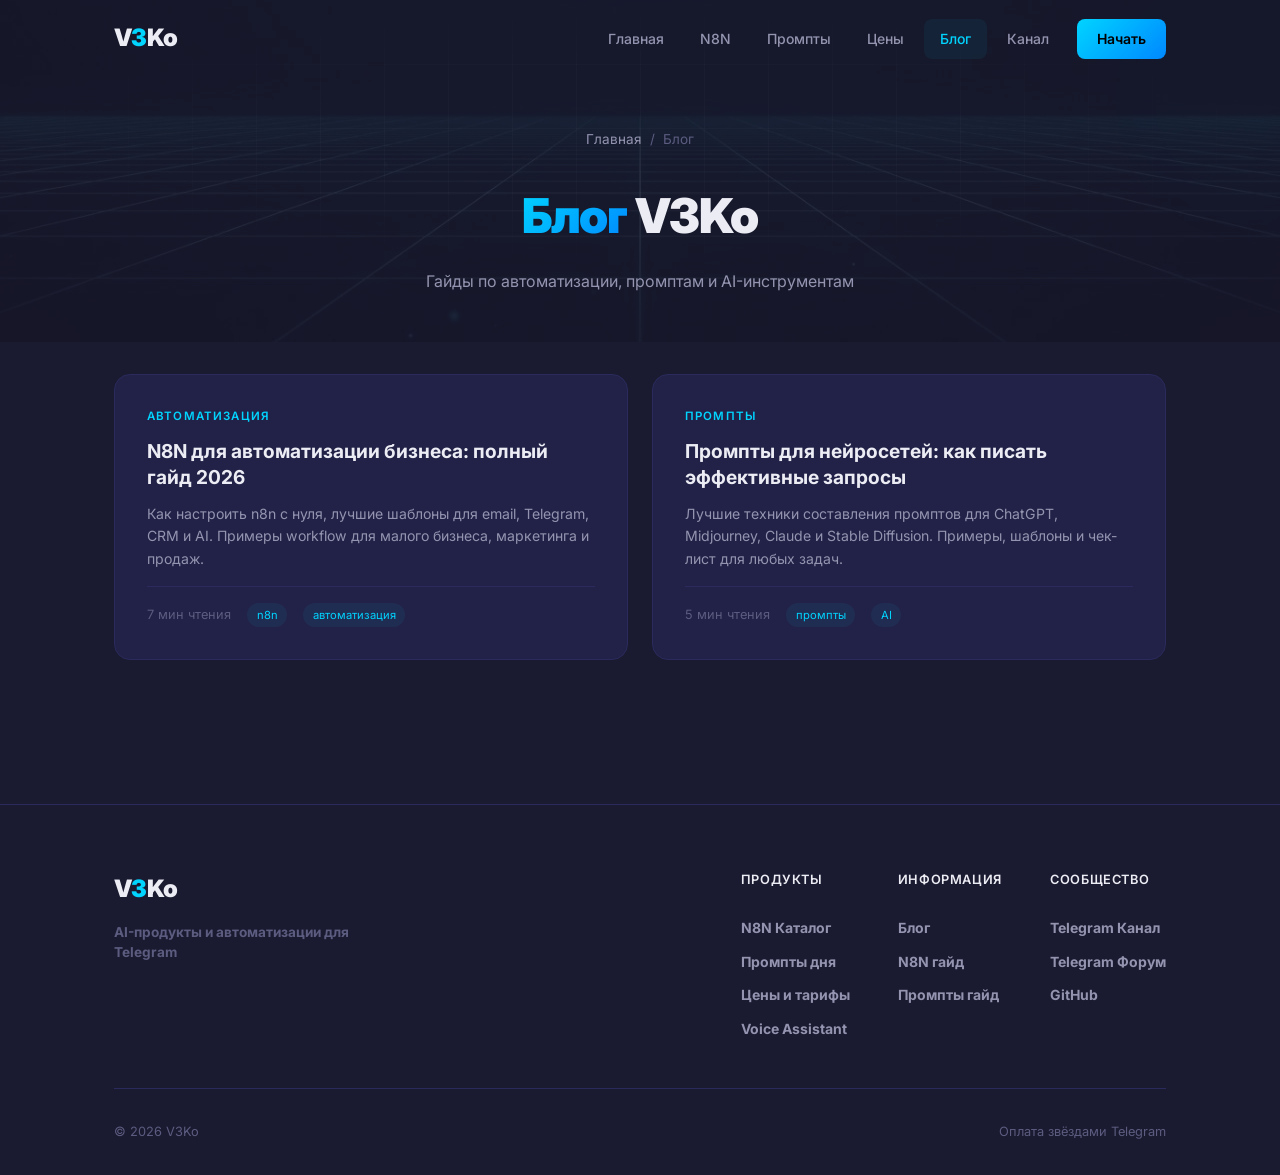
==== blog/index.html @ 5f736af6 "Add #7 bg-abstract as subtle hero background on all pages" ====
<!DOCTYPE html>
<html lang="ru">
<head>
  <meta charset="UTF-8">
  <meta name="viewport" content="width=device-width, initial-scale=1.0">
  <title>Блог V3Ko — статьи об AI, автоматизации и промптах</title>
  <meta name="description" content="Блог V3Ko: гайды по n8n автоматизации, искусственному интеллекту и эффективным промптам для нейросетей. Полезные статьи для бизнеса и творчества.">
  <meta name="keywords" content="блог, AI статьи, n8n гайд, промпты уроки, автоматизация бизнеса">
  <meta property="og:title" content="Блог V3Ko — AI, автоматизация, промпты">
  <meta property="og:description" content="Гайды по n8n, промптам и AI-инструментам для бизнеса и творчества.">
  <meta property="og:image" content="https://v3ko.ru/public/og-image.svg">
  <meta property="og:url" content="https://v3ko.ru/blog/">
  <meta property="og:type" content="blog">
  <link rel="canonical" href="https://v3ko.ru/blog/">
  <link rel="icon" type="image/svg+xml" href="../public/favicon.svg">
  <link rel="stylesheet" href="../css/style.css">
  <script type="application/ld+json">{
    "@context": "https://schema.org",
    "@type": "Blog",
    "name": "Блог V3Ko",
    "description": "Статьи об AI, автоматизации и промптах"
  }</script>
  <!-- Yandex.Metrika counter -->
  <script type="text/javascript">
  (function(m,e,t,r,i,k,a){m[i]=m[i]||function(){(m[i].a=m[i].a||[]).push(arguments)};
  m[i].l=1*new Date();k=e.createElement(t),a=e.getElementsByTagName(t)[0],k.async=1,k.src=r,a.parentNode.insertBefore(k,a)})
  (window,document,'script','https://mc.yandex.ru/metrika/tag.js?id=110451940','ym');
  ym(110451940,'init',{clickmap:true,trackLinks:true,accurateTrackBounce:true});
  </script>
  <noscript><div><img src="https://mc.yandex.ru/watch/110451940" style="position:absolute;left:-9999px" alt=""></div></noscript>
  <!-- /Yandex.Metrika counter -->
</head>
<body>

<nav class="navbar" id="navbar">
  <div class="nv">
    <a href="/" class="logo">V<span>3</span>Ko</a>
    <div class="nl">
      <a href="/">Главная</a>
      <a href="../n8n.html">N8N</a>
      <a href="../prompts.html">Промпты</a>
      <a href="../pricing.html">Цены</a>
      <a href="../blog/" class="active">Блог</a>
      <a href="https://t.me/ai_vmasterke">Канал</a>
      <a href="https://t.me/Rob46_bot" class="nav-cta">Начать</a>
    </div>
    <button class="nt" id="nt" aria-label="Меню"><span></span><span></span><span></span></button>
  </div>
</nav>

<section class="page-header">
  <div class="h-bg"><div class="h-bg-img"></div><div class="h-grid"></div><div class="h-orbs"><div class="orb orb-1" style="width:300px;height:300px;opacity:.15"></div></div></div>
  <div class="h-c">
    <div class="page-breadcrumb">
      <a href="/">Главная</a><span class="sep">/</span><span>Блог</span>
    </div>
    <h1><span class="gradient-text">Блог</span> V3Ko</h1>
    <p>Гайды по автоматизации, промптам и AI-инструментам</p>
  </div>
</section>

<section class="sec" style="padding-top:2rem">
  <div class="container">
    <div class="blog-grid">
      <div class="blog-card reveal">
        <div class="b-cat">Автоматизация</div>
        <h3><a href="n8n-avtomatizacia-biznesa.html">N8N для автоматизации бизнеса: полный гайд 2026</a></h3>
        <div class="b-excerpt">Как настроить n8n с нуля, лучшие шаблоны для email, Telegram, CRM и AI. Примеры workflow для малого бизнеса, маркетинга и продаж.</div>
        <div class="b-meta">
          <span>7 мин чтения</span>
          <span class="tag">n8n</span>
          <span class="tag">автоматизация</span>
        </div>
      </div>
      <div class="blog-card reveal">
        <div class="b-cat">Промпты</div>
        <h3><a href="prompty-dlya-neyrosetey.html">Промпты для нейросетей: как писать эффективные запросы</a></h3>
        <div class="b-excerpt">Лучшие техники составления промптов для ChatGPT, Midjourney, Claude и Stable Diffusion. Примеры, шаблоны и чек-лист для любых задач.</div>
        <div class="b-meta">
          <span>5 мин чтения</span>
          <span class="tag">промпты</span>
          <span class="tag">AI</span>
        </div>
      </div>
    </div>
  </div>
</section>

<footer class="ftr">
  <div class="container">
    <div class="ft">
      <div class="fb">
        <a href="/" class="fl">V<span style="color:var(--cyan)">3</span>Ko</a>
        <p class="fd2">AI-продукты и автоматизации для Telegram</p>
      </div>
      <div class="fl2">
        <div class="fc2">
          <h5>Продукты</h5>
          <a href="../n8n.html">N8N Каталог</a>
          <a href="../prompts.html">Промпты дня</a>
          <a href="../pricing.html">Цены и тарифы</a>
          <a href="https://t.me/VoiceV3k_bot">Voice Assistant</a>
        </div>
        <div class="fc2">
          <h5>Информация</h5>
          <a href="../blog/">Блог</a>
          <a href="n8n-avtomatizacia-biznesa.html">N8N гайд</a>
          <a href="prompty-dlya-neyrosetey.html">Промпты гайд</a>
        </div>
        <div class="fc2">
          <h5>Сообщество</h5>
          <a href="https://t.me/ai_vmasterke">Telegram Канал</a>
          <a href="https://t.me/vmasterke">Telegram Форум</a>
          <a href="https://github.com/manoliur">GitHub</a>
        </div>
      </div>
    </div>
    <div class="fb2">
      <span>© 2026 V3Ko</span>
      <span>Оплата звёздами Telegram</span>
    </div>
  </div>
</footer>

<script>
document.getElementById('nt').addEventListener('click', function(){
  document.querySelector('.nl').classList.toggle('active'); this.classList.toggle('active');
});
document.querySelectorAll('.nl a').forEach(l => l.addEventListener('click', () => {
  document.querySelector('.nl').classList.remove('active'); document.getElementById('nt').classList.remove('active');
}));
const rv = new IntersectionObserver(e => { e.forEach(e => { if (e.isIntersecting) { let t = parseInt(e.target.dataset.delay) || 0; e.target.style.transitionDelay = t * .15 + 's'; e.target.classList.add('revealed'); rv.unobserve(e.target); } }); }, { threshold: .1 });
document.querySelectorAll('.reveal').forEach(e => rv.observe(e));
window.addEventListener('scroll', () => { document.getElementById('navbar').classList.toggle('scrolled', window.pageYOffset > 50); });
</script>
</body>
</html>
---- css/style.css ----
/* =======================================
   V3Ko — Design System
   Цвета: #00d4ff (циан) + #0066ff (синий)
   Фон: #1a1a30 (тёмный)
   ======================================= */

@import url('https://fonts.googleapis.com/css2?family=Inter:wght@400;500;600;700;800;900&display=swap');

:root {
  --bg: #1a1a30;
  --bg2: #1e1e38;
  --card: #222248;
  --card-h: #262652;
  --border: #2a2a5c;
  --text: #ececf4;
  --text2: #9494b0;
  --text3: #5c5c80;
  --cyan: #00d4ff;
  --blue: #0066ff;
  --grad: linear-gradient(135deg, #00d4ff, #0088ff);
  --glow: rgba(0,212,255,0.1);
  --r-sm: 8px;
  --r: 12px;
  --r-lg: 16px;
  --r-xl: 24px;
  --t: .4s cubic-bezier(.22,1,.36,1);
}

* { margin: 0; padding: 0; box-sizing: border-box; }
html { scroll-behavior: smooth; }

body {
  font-family: 'Inter', -apple-system, BlinkMacSystemFont, 'Segoe UI', sans-serif;
  background: var(--bg);
  color: var(--text);
  line-height: 1.7;
  overflow-x: hidden;
  -webkit-font-smoothing: antialiased;
  -moz-osx-font-smoothing: grayscale;
  text-rendering: optimizeLegibility;
}

::selection { background: rgba(0,212,255,.25); color: #fff; }

.container { max-width: 1100px; margin: 0 auto; padding: 0 1.5rem; }
.gradient-text {
  background: var(--grad);
  -webkit-background-clip: text;
  -webkit-text-fill-color: transparent;
  background-clip: text;
}
a { color: var(--cyan); text-decoration: none; transition: color var(--t); }
a:hover { color: var(--cyan); }

/* ======= NAV ======= */
.navbar {
  position: fixed; top: 0; left: 0; right: 0; z-index: 1000;
  padding: 1.15rem 0;
  transition: background var(--t), padding var(--t), border-color var(--t);
}
.navbar.scrolled {
  background: rgba(15,15,28,.88);
  backdrop-filter: blur(24px);
  -webkit-backdrop-filter: blur(24px);
  border-bottom: 1px solid rgba(34,34,72,.5);
  padding: .55rem 0;
}
.nv {
  max-width: 1100px; margin: 0 auto; padding: 0 1.5rem;
  display: flex; align-items: center; justify-content: space-between;
}
.logo { font-size: 1.5rem; font-weight: 900; text-decoration: none; color: var(--text); letter-spacing: -.03em; }
.logo span { color: var(--cyan); }
.nl { display: flex; align-items: center; gap: .25rem; }
.nl a {
  padding: .5rem 1rem; color: var(--text2); text-decoration: none;
  font-size: .875rem; font-weight: 500; border-radius: var(--r-sm);
  transition: all var(--t);
}
.nl a:hover { color: var(--text); background: rgba(255,255,255,.04); }
.nl a.active { color: var(--cyan); background: rgba(0,212,255,.06); }
.nav-cta {
  background: var(--grad) !important; color: #000 !important;
  font-weight: 600 !important; margin-left: .5rem; padding: .5rem 1.25rem !important;
}
.nav-cta:hover {
  opacity: .9; transform: translateY(-1px);
  box-shadow: 0 4px 20px rgba(0,212,255,.3) !important;
}
.nt {
  display: none; flex-direction: column; gap: 5px;
  background: none; border: none; cursor: pointer; padding: .5rem;
}
.nt span { display: block; width: 22px; height: 2px; background: var(--text); border-radius: 2px; transition: all var(--t); }
.nt.active span:nth-child(1) { transform: rotate(45deg) translate(5px,5px); }
.nt.active span:nth-child(2) { opacity: 0; }
.nt.active span:nth-child(3) { transform: rotate(-45deg) translate(5px,-5px); }

/* ======= HERO ======= */
.hero {
  min-height: 100vh; display: flex; align-items: center; justify-content: center;
  padding: 8rem 1.5rem 4rem; position: relative; overflow: hidden;
}
.h-bg { position: absolute; inset: 0; overflow: hidden; }
.h-bg-img { position: absolute; inset: 0; background: url('../public/bg-abstract.jpg') center/cover no-repeat; opacity: 0.15; pointer-events: none; }
.h-grid {
  position: absolute; inset: 0;
  background-image:
    linear-gradient(rgba(255,255,255,.02) 1px, transparent 1px),
    linear-gradient(90deg, rgba(255,255,255,.02) 1px, transparent 1px);
  background-size: 64px 64px;
  mask-image: radial-gradient(ellipse 80% 60% at 50% 40%, #000 30%, transparent 70%);
  -webkit-mask-image: radial-gradient(ellipse 80% 60% at 50% 40%, #000 30%, transparent 70%);
}
.h-orbs { position: absolute; inset: 0; pointer-events: none; }
.orb {
  position: absolute; border-radius: 50%; filter: blur(100px);
  opacity: .25; animation: float 10s ease-in-out infinite;
}
.orb-1 {
  width: 500px; height: 500px;
  background: radial-gradient(circle, rgba(0,212,255,.12), transparent);
  top: -15%; right: -10%;
}
.orb-2 {
  width: 350px; height: 350px;
  background: radial-gradient(circle, rgba(0,102,255,.08), transparent);
  bottom: -10%; left: -8%; animation-delay: -5s;
}
@keyframes float {
  0%, 100% { transform: translate(0,0) scale(1); }
  33% { transform: translate(25px,-25px) scale(1.03); }
  66% { transform: translate(-15px,15px) scale(.97); }
}
.h-c { position: relative; z-index: 1; text-align: center; max-width: 800px; margin: 0 auto; }
.h-badge {
  display: inline-flex; align-items: center; gap: .5rem;
  padding: .4rem 1.1rem; background: rgba(0,212,255,.06);
  border: 1px solid rgba(0,212,255,.12); border-radius: 100px;
  font-size: .78rem; font-weight: 600; color: var(--cyan);
  margin-bottom: 2rem; letter-spacing: .02em;
}
.h-t {
  font-size: clamp(2.75rem, 6vw, 4.5rem); font-weight: 900;
  letter-spacing: -.04em; line-height: 1.05; margin-bottom: 1.5rem;
}
.h-s {
  font-size: clamp(1rem, 2vw, 1.2rem); color: var(--text2);
  margin-bottom: 2.5rem; max-width: 620px; margin-left: auto; margin-right: auto;
  line-height: 1.7;
}
.h-a { display: flex; gap: 1rem; justify-content: center; flex-wrap: wrap; margin-bottom: 4rem; }

/* ======= HERO ILLUSTRATION ======= */
.hero-illustration {
  position: absolute; inset: 0; display: flex; align-items: center;
  justify-content: center; pointer-events: none; z-index: 0;
}
.hero-illustration svg {
  width: 100%; height: 100%; max-width: 900px;
  opacity: .12; mix-blend-mode: screen;
}
.hero-illustration img {
  width: 100%; height: 100%; object-fit: cover;
  opacity: .65; display: block;
}

/* ======= ILLUSTRATION IMAGES ======= */
.illustration-wide {
  max-width: 100%; width: 100%; height: auto;
  border-radius: var(--r-lg); display: block;
  box-shadow: 0 8px 32px rgba(0,0,0,.3);
  opacity: 0; transform: translateY(16px);
  animation: illuFadeIn .8s cubic-bezier(.22,1,.36,1) forwards;
}
.illustration-contained {
  max-width: 500px; width: 100%; height: auto;
  border-radius: var(--r-lg); display: block;
  margin: 0 auto;
  box-shadow: 0 8px 32px rgba(0,0,0,.3);
  opacity: 0; transform: translateY(16px);
  animation: illuFadeIn .8s cubic-bezier(.22,1,.36,1) forwards;
}
@keyframes illuFadeIn {
  to { opacity: 1; transform: translateY(0); }
}

/* ======= BUTTONS ======= */
.btn {
  display: inline-flex; align-items: center; gap: .5rem;
  padding: .8rem 2rem; border-radius: var(--r-sm);
  font-size: .95rem; font-weight: 600; text-decoration: none;
  transition: all var(--t); border: none; cursor: pointer;
}
.btn-p {
  background: var(--grad); color: #000;
  box-shadow: 0 1px 0 rgba(255,255,255,.08) inset;
}
.btn-p:hover {
  transform: translateY(-2px);
  box-shadow: 0 8px 28px rgba(0,212,255,.25), 0 1px 0 rgba(255,255,255,.08) inset;
}
.btn-s {
  background: rgba(255,255,255,.04); color: var(--text);
  border: 1px solid var(--border);
}
.btn-s:hover {
  background: rgba(255,255,255,.07); border-color: rgba(255,255,255,.12);
  transform: translateY(-2px);
}
.btn-l { padding: 1rem 2.5rem; font-size: 1.05rem; }
.btn-sm { padding: .5rem 1.2rem; font-size: .82rem; }

/* ======= HERO STATS ======= */
.h-st { display: flex; justify-content: center; gap: 3rem; flex-wrap: wrap; }
.h-st-n {
  display: block; font-size: 2.5rem; font-weight: 900;
  background: var(--grad); -webkit-background-clip: text;
  -webkit-text-fill-color: transparent; letter-spacing: -.02em;
}
.h-st-l { display: block; font-size: .85rem; color: var(--text3); margin-top: .25rem; }
.h-st-p { position: absolute; top: -2px; right: -18px; font-size: 1.5rem; font-weight: 700; }
.hero-stat { position: relative; text-align: center; }

/* ======= SECTIONS ======= */
.sec { padding: 7rem 0; }
.sh { text-align: center; margin-bottom: 4.5rem; }
.sl {
  display: inline-block; padding: .25rem .8rem;
  background: rgba(0,212,255,.05); border: 1px solid rgba(0,212,255,.1);
  border-radius: 100px; font-size: .72rem; font-weight: 600;
  color: var(--cyan); text-transform: uppercase; letter-spacing: .1em;
  margin-bottom: 1.5rem;
}
.st {
  font-size: clamp(1.8rem, 4vw, 3rem); font-weight: 800;
  letter-spacing: -.03em; line-height: 1.15; margin-bottom: 1rem;
}
.sd {
  font-size: 1.05rem; color: var(--text2);
  max-width: 580px; margin: 0 auto; line-height: 1.7;
}

/* ======= STATS BAR ======= */
.sb {
  padding: 3rem 0; border-top: 1px solid var(--border);
  border-bottom: 1px solid var(--border); background: var(--bg2);
}
.sg { display: flex; justify-content: space-between; align-items: center; gap: 1rem; }
.si { text-align: center; flex: 1; }
.sn { display: block; font-size: 2rem; font-weight: 900; letter-spacing: -.02em; }
.sd2 { display: block; font-size: .85rem; color: var(--text2); margin-top: .25rem; }
.sdv { width: 1px; height: 48px; background: var(--border); }

/* ======= N8N CATALOG ======= */
.nav-tabs {
  display: flex; gap: .5rem; flex-wrap: wrap;
  justify-content: center; margin-bottom: 2.5rem;
}
.nav-tabs button {
  padding: .5rem 1.2rem; background: var(--card); border: 1px solid var(--border);
  border-radius: 100px; color: var(--text2); font-size: .85rem;
  cursor: pointer; transition: all var(--t); font-weight: 500; font-family: inherit;
}
.nav-tabs button:hover { border-color: var(--cyan); color: var(--cyan); }
.nav-tabs button.active {
  background: var(--grad); color: #000; border-color: transparent; font-weight: 600;
}
.cat-grid {
  display: grid; grid-template-columns: repeat(auto-fill, minmax(220px, 1fr));
  gap: .8rem; 
}
.cat-chip {
  padding: .6rem 1rem; background: var(--card); border: 1px solid var(--border);
  border-radius: var(--r); font-size: .85rem; color: var(--text2);
  transition: all var(--t); display: flex; justify-content: space-between; align-items: center;
}
.cat-chip .count { font-size: .75rem; color: var(--cyan); font-weight: 600; }
.cat-chip:hover { border-color: var(--cyan); background: var(--card-h); color: var(--text); }

/* ======= EXAMPLES ======= */
.ex-grid {
  display: grid; grid-template-columns: repeat(auto-fill, minmax(260px, 1fr));
  gap: 1rem; margin-top: 1rem;
}
.ex-card {
  background: var(--card); border: 1px solid var(--border);
  border-radius: var(--r-lg); padding: 1.5rem; transition: all var(--t);
}
.ex-card:hover {
  border-color: rgba(0,212,255,.2); transform: translateY(-3px);
  box-shadow: 0 12px 40px rgba(0,0,0,.25);
}
.ex-card h4 { font-size: .95rem; font-weight: 600; margin-bottom: .3rem; }
.ex-card p { font-size: .82rem; color: var(--text2); line-height: 1.5; }
.ex-card .use {
  font-size: .75rem; color: var(--cyan); margin-top: .5rem;
  border-top: 1px solid var(--border); padding-top: .5rem;
}

/* ======= PROMPTS ======= */
.p-grid {
  display: grid; grid-template-columns: repeat(auto-fill, minmax(280px, 1fr));
  gap: 1rem;
}
.p-card {
  background: var(--card); border: 1px solid var(--border);
  border-radius: var(--r); padding: 1.2rem; transition: all var(--t); position: relative;
}
.p-card:hover { border-color: var(--cyan); box-shadow: 0 8px 30px rgba(0,0,0,.2); }
.p-card .cat {
  display: inline-block; padding: .15rem .5rem;
  background: rgba(0,212,255,.08); border-radius: 6px;
  font-size: .7rem; color: var(--cyan); margin-bottom: .4rem; font-weight: 600;
}
.p-card strong { font-size: .85rem; display: block; margin-bottom: .3rem; }
.p-card code {
  display: block; background: var(--bg); padding: .6rem; border-radius: var(--r-sm);
  font-size: .78rem; color: var(--text2); margin-top: .3rem; word-break: break-all;
  line-height: 1.4; max-height: 60px; overflow: hidden; position: relative;
}
.p-card .lock {
  position: absolute; inset: 0; background: rgba(15,15,28,.7);
  backdrop-filter: blur(4px); display: flex; align-items: center; justify-content: center;
  border-radius: var(--r); opacity: 0; pointer-events: none; transition: all var(--t);
}
.p-card.premium .lock { opacity: 1; pointer-events: all; }
.lock-inner { text-align: center; }
.lock-inner p { font-size: .85rem; color: var(--text2); margin-bottom: .8rem; }
.lock-inner a {
  padding: .5rem 1.5rem; background: var(--grad); border-radius: var(--r-sm);
  color: #000; font-weight: 600; font-size: .85rem;
}

/* ======= PRODUCT CARDS ======= */
.prod-grid {
  display: grid; grid-template-columns: repeat(auto-fill, minmax(260px, 1fr));
  gap: 1rem;
}
.prod-card {
  background: linear-gradient(135deg, var(--card), var(--bg2));
  border: 1px solid var(--border); border-radius: var(--r-lg);
  padding: 2rem; transition: all var(--t); text-align: center;
}
.prod-card:hover {
  border-color: var(--cyan); transform: translateY(-3px);
  box-shadow: 0 12px 40px rgba(0,0,0,.25);
}
.prod-card .icon-lg { font-size: 3rem; margin-bottom: 1rem; display: block; }
.prod-card .icon-svg { margin-bottom: 1rem; display: flex; justify-content: center; }
.prod-card h3 { font-size: 1.3rem; font-weight: 700; margin-bottom: .5rem; }
.prod-card p { font-size: .88rem; color: var(--text2); line-height: 1.6; margin-bottom: 1.2rem; }
.prod-card .price {
  font-size: 1.1rem; font-weight: 800; color: var(--cyan); margin-bottom: .5rem;
}
.prod-card .price-sub {
  font-size: .78rem; color: var(--text3); margin-bottom: 1rem;
}

/* ======= FEATURES ======= */
.fg {
  display: grid; grid-template-columns: repeat(4, 1fr);
  gap: 1.5rem;
}
.fc {
  background: var(--card); border: 1px solid var(--border);
  border-radius: var(--r-lg); padding: 2rem; transition: all var(--t);
}
.fc:hover {
  border-color: rgba(0,212,255,.15); transform: translateY(-3px);
  box-shadow: 0 12px 40px rgba(0,0,0,.2);
}
.fiv {
  display: flex; align-items: center; justify-content: center;
  width: 44px; height: 44px; border-radius: var(--r); margin-bottom: 1rem;
}
.fic-cyan { background: rgba(0,212,255,.08); color: var(--cyan); }
.fic-gold { background: rgba(255,215,0,.08); color: #ffd700; }
.fic-blue { background: rgba(0,102,255,.08); color: var(--cyan); }
.fic-purp { background: rgba(200,130,255,.08); color: #c882ff; }
.ft { font-size: 1rem; font-weight: 700; margin-bottom: .4rem; }
.fd { font-size: .85rem; color: var(--text2); line-height: 1.6; }

/* ======= CTA ======= */
.cta-sec { padding: 5rem 0; }
.cta-c {
  position: relative;
  background: linear-gradient(135deg, rgba(0,212,255,.04), rgba(0,102,255,.04));
  border: 1px solid rgba(0,212,255,.15); border-radius: var(--r-xl);
  padding: 4rem; text-align: center; overflow: hidden;
}
.cta-g {
  position: absolute; top: 50%; left: 50%; width: 600px; height: 600px;
  background: radial-gradient(circle, rgba(0,212,255,.05), transparent 70%);
  transform: translate(-50%,-50%); pointer-events: none;
}
.cta-z { position: relative; z-index: 1; }
.cta-t { font-size: clamp(1.5rem, 3vw, 2.2rem); font-weight: 800; margin-bottom: 1rem; }
.cta-d {
  font-size: 1rem; color: var(--text2); max-width: 550px;
  margin: 0 auto 1.5rem; line-height: 1.6;
}
.cta-pr {
  display: flex; justify-content: center; align-items: center;
  gap: .75rem; flex-wrap: wrap; font-size: .9rem; color: #ffd700; margin-bottom: 2rem;
}
.cta-dot { color: var(--text3); }
.cta-ac { display: flex; gap: 1rem; justify-content: center; flex-wrap: wrap; }

/* ======= FAQ ======= */
.fq-l { max-width: 700px; margin: 0 auto; display: flex; flex-direction: column; gap: .75rem; }
.fq-i {
  background: var(--card); border: 1px solid var(--border);
  border-radius: var(--r); overflow: hidden; transition: all var(--t);
}
.fq-i[open] { border-color: rgba(0,212,255,.18); box-shadow: 0 4px 20px rgba(0,0,0,.15); }
.fq-i summary {
  display: flex; align-items: center; justify-content: space-between;
  padding: 1.2rem 1.5rem; cursor: pointer; list-style: none; user-select: none;
}
.fq-i summary::-webkit-details-marker { display: none; }
.fq-q { font-size: .92rem; font-weight: 600; color: var(--text); line-height: 1.4; }
.fq-c { color: var(--text3); transition: transform var(--t); flex-shrink: 0; }
.fq-i[open] .fq-c { transform: rotate(180deg); color: var(--cyan); }
.fq-a { padding: 0 1.5rem 1.2rem; font-size: .88rem; color: var(--text2); line-height: 1.7; }
.fq-a a { color: var(--cyan); font-weight: 500; }

/* ======= FOOTER ======= */
.ftr { border-top: 1px solid var(--border); padding: 4rem 0 2rem; margin-top: 2rem; }
.ft { display: flex; justify-content: space-between; gap: 3rem; flex-wrap: wrap; margin-bottom: 3rem; }
.fb { max-width: 260px; }
.fl { font-size: 1.5rem; font-weight: 900; text-decoration: none; color: var(--text); letter-spacing: -.03em; }
.fd2 { font-size: .85rem; color: var(--text3); margin-top: .75rem; line-height: 1.5; }
.fl2 { display: flex; gap: 3rem; }
.fc2 { display: flex; flex-direction: column; gap: .6rem; }
.fc2 h5 {
  font-size: .8rem; font-weight: 600; color: var(--text);
  text-transform: uppercase; letter-spacing: .05em; margin-bottom: 1rem;
}
.fc2 a { font-size: .875rem; color: var(--text2); text-decoration: none; transition: color var(--t); }
.fc2 a:hover { color: var(--cyan); }
.fb2 {
  display: flex; justify-content: space-between; align-items: center;
  flex-wrap: wrap; gap: 1rem; padding-top: 2rem;
  border-top: 1px solid var(--border); font-size: .8rem; color: var(--text3);
}

/* ======= N8N INTRO ======= */
.n8n-intro {
  background: var(--card); border: 1px solid var(--border);
  border-radius: var(--r-xl); padding: 2.5rem; margin-bottom: 2.5rem;
}
.n8n-intro h3 { font-size: 1.3rem; font-weight: 700; margin-bottom: .8rem; }
.n8n-intro p { color: var(--text2); font-size: .92rem; line-height: 1.7; margin-bottom: 1rem; }
.n8n-use-cases { display: grid; grid-template-columns: repeat(auto-fill, minmax(180px, 1fr)); gap: .6rem; }
.n8n-use-cases .uc {
  display: flex; align-items: center; gap: .5rem; padding: .5rem .8rem;
  background: rgba(0,212,255,.04); border: 1px solid rgba(0,212,255,.08);
  border-radius: var(--r-sm); font-size: .82rem; color: var(--text2);
  transition: all var(--t);
}
.n8n-use-cases .uc:hover { background: rgba(0,212,255,.07); color: var(--text); border-color: rgba(0,212,255,.15); }

/* ======= SEARCH ======= */
.search-box { display: flex; gap: .5rem; margin: 1.5rem 0; flex-wrap: wrap; }
.search-box input {
  flex: 1; min-width: 200px; padding: .75rem 1.1rem;
  background: var(--card); border: 1px solid var(--border);
  border-radius: var(--r); color: var(--text); font-size: .9rem;
  outline: none; transition: border-color var(--t), box-shadow var(--t);
  font-family: inherit;
}
.search-box input:focus { border-color: var(--cyan); box-shadow: 0 0 0 3px rgba(0,212,255,.08); }
.search-box input::placeholder { color: var(--text3); }

/* ======= ANIMATIONS ======= */
.reveal {
  opacity: 0; transform: translateY(24px);
  transition: opacity .7s cubic-bezier(.22,1,.36,1), transform .7s cubic-bezier(.22,1,.36,1);
}
.revealed { opacity: 1; transform: translateY(0); }
@keyframes fadeUp {
  from { opacity: 0; transform: translateY(20px); }
  to { opacity: 1; transform: translateY(0); }
}

/* ======= PAYWALL ======= */
.example-lock { position: relative; }
.example-lock .blur { filter: blur(8px); pointer-events: none; user-select: none; }
.example-lock .paywall {
  position: absolute; inset: 0; display: flex; align-items: center; justify-content: center;
  background: rgba(15,15,28,.55); backdrop-filter: blur(4px); border-radius: var(--r-lg);
}
.paywall-inner { text-align: center; }
.paywall-inner p { font-size: .85rem; color: var(--text2); margin-bottom: .6rem; }
.paywall-inner a {
  padding: .5rem 1.5rem; background: var(--grad);
  border-radius: var(--r-sm); color: #000; font-weight: 600; font-size: .82rem;
  display: inline-block;
}

/* ======= PAGE HEADER ======= */
.page-header {
  padding: 8rem 0 3rem; position: relative; overflow: hidden;
  text-align: center;
}
.page-header .h-bg { position: absolute; inset: 0; }
.page-header .h-c { position: relative; z-index: 1; }
.page-header h1 { font-size: clamp(2rem, 4vw, 3rem); font-weight: 900; letter-spacing: -.03em; margin-bottom: .75rem; }
.page-header p { font-size: 1rem; color: var(--text2); max-width: 550px; margin: 0 auto; line-height: 1.6; }
.page-breadcrumb {
  display: flex; justify-content: center; gap: .5rem;
  font-size: .85rem; color: var(--text3); margin-bottom: 1.5rem;
}
.page-breadcrumb a { color: var(--text2); }
.page-breadcrumb a:hover { color: var(--cyan); }
.page-breadcrumb .sep { color: var(--text3); }

/* ======= PRICING ======= */
.pricing-grid {
  display: grid; grid-template-columns: repeat(3, 1fr);
  gap: 1.5rem; margin-top: 2rem;
}
.pricing-card {
  background: var(--card); border: 1px solid var(--border);
  border-radius: var(--r-xl); padding: 2.5rem;
  transition: all var(--t); position: relative;
}
.pricing-card:hover {
  border-color: var(--cyan); transform: translateY(-4px);
  box-shadow: 0 16px 48px rgba(0,0,0,.3);
}
.pricing-card.featured {
  border-color: var(--cyan); border-width: 2px;
  background: linear-gradient(135deg, var(--card), rgba(0,212,255,.03));
}
.pricing-card.featured::before {
  content: '🔥 Лучший выбор'; position: absolute; top: -12px; left: 50%;
  transform: translateX(-50%); background: var(--grad); color: #000;
  font-size: .75rem; font-weight: 700; padding: .3rem 1rem;
  border-radius: 100px; white-space: nowrap;
}
.pricing-card .p-name { font-size: 1.2rem; font-weight: 700; margin-bottom: .5rem; }
.pricing-card .p-price { font-size: 2.5rem; font-weight: 900; color: var(--cyan); margin-bottom: .25rem; }
.pricing-card .p-price span { font-size: 1rem; color: var(--text3); font-weight: 600; }
.pricing-card .p-desc { font-size: .88rem; color: var(--text2); margin-bottom: 1.5rem; }
.pricing-card .p-features { list-style: none; margin-bottom: 2rem; }
.pricing-card .p-features li {
  display: flex; align-items: center; gap: .6rem;
  padding: .5rem 0; font-size: .85rem; color: var(--text);
  border-bottom: 1px solid var(--border);
}
.pricing-card .p-features li:last-child { border-bottom: none; }
.pricing-card .p-features li .check { color: var(--cyan); font-weight: 700; }
.pricing-card .p-features li .cross { color: var(--text3); }
.pricing-card .btn { width: 100%; justify-content: center; }

/* ======= BLOG ======= */
.blog-grid {
  display: grid; grid-template-columns: repeat(auto-fill, minmax(340px, 1fr));
  gap: 1.5rem;
}
.blog-card {
  background: var(--card); border: 1px solid var(--border);
  border-radius: var(--r-lg); padding: 2rem;
  transition: all var(--t); display: flex; flex-direction: column;
}
.blog-card:hover {
  border-color: var(--cyan); transform: translateY(-3px);
  box-shadow: 0 12px 40px rgba(0,0,0,.25);
}
.blog-card .b-cat {
  font-size: .72rem; font-weight: 600; color: var(--cyan);
  text-transform: uppercase; letter-spacing: .1em; margin-bottom: .75rem;
}
.blog-card h3 { font-size: 1.2rem; font-weight: 700; margin-bottom: .75rem; line-height: 1.35; }
.blog-card h3 a { color: var(--text); transition: color var(--t); }
.blog-card h3 a:hover { color: var(--cyan); }
.blog-card .b-excerpt { font-size: .88rem; color: var(--text2); line-height: 1.6; margin-bottom: 1rem; flex: 1; }
.blog-card .b-meta {
  font-size: .8rem; color: var(--text3);
  display: flex; align-items: center; gap: 1rem; padding-top: 1rem;
  border-top: 1px solid var(--border);
}
.blog-card .b-meta .tag {
  padding: .15rem .6rem; background: rgba(0,212,255,.06);
  border-radius: 100px; font-size: .7rem; color: var(--cyan);
}

/* ======= ARTICLE ======= */
.article {
  padding: 8rem 0 4rem;
}
.article-content {
  max-width: 720px; margin: 0 auto;
}
.article-header { margin-bottom: 3rem; text-align: center; }
.article-header h1 { font-size: clamp(1.8rem, 4vw, 2.8rem); font-weight: 900; letter-spacing: -.03em; margin-bottom: 1rem; line-height: 1.15; }
.article-header .meta { font-size: .85rem; color: var(--text3); display: flex; justify-content: center; gap: 1rem; flex-wrap: wrap; }
.article-header .meta .tag { padding: .15rem .6rem; background: rgba(0,212,255,.06); border-radius: 100px; font-size: .7rem; color: var(--cyan); }
.article-body { font-size: 1rem; color: var(--text); line-height: 1.8; }
.article-body h2 { font-size: 1.6rem; font-weight: 700; margin: 2.5rem 0 1rem; letter-spacing: -.02em; }
.article-body h3 { font-size: 1.2rem; font-weight: 600; margin: 2rem 0 .75rem; }
.article-body p { margin-bottom: 1.2rem; }
.article-body ul, .article-body ol { margin: 0 0 1.2rem 1.5rem; }
.article-body li { margin-bottom: .5rem; }
.article-body strong { color: var(--cyan); }
.article-body .art-cta {
  background: linear-gradient(135deg, rgba(0,212,255,.04), rgba(0,102,255,.04));
  border: 1px solid rgba(0,212,255,.15); border-radius: var(--r-lg);
  padding: 1.5rem 2rem; margin: 2rem 0; text-align: center;
}
.article-body .art-cta p { margin-bottom: .75rem; font-size: .92rem; color: var(--text2); }
.article-body blockquote {
  border-left: 3px solid var(--cyan); padding: .75rem 1.25rem;
  margin: 1.5rem 0; background: rgba(0,212,255,.03);
  border-radius: 0 var(--r-sm) var(--r-sm) 0;
  font-style: italic; color: var(--text2);
}

/* ======= SVG SECTIONS ======= */
.svg-section {
  display: flex; align-items: center; gap: 3rem;
  padding: 3rem 0;
}
.svg-section.reverse { flex-direction: row-reverse; }
.svg-section .svg-content { flex: 1; }
.svg-section .svg-visual { flex: 1; display: flex; justify-content: center; }
.svg-section .svg-visual svg { max-width: 100%; height: auto; }
.svg-section h3 { font-size: 1.3rem; font-weight: 700; margin-bottom: .75rem; }
.svg-section p { font-size: .92rem; color: var(--text2); line-height: 1.7; margin-bottom: 1rem; }

/* ======= PAGE FOOTER NAV ======= */
.page-nav {
  display: flex; justify-content: space-between; gap: 1rem;
  margin: 3rem 0 0; padding-top: 2rem; border-top: 1px solid var(--border);
}
.page-nav a { font-size: .9rem; font-weight: 500; }

/* ======= RESPONSIVE ======= */
@media (max-width: 1024px) {
  .fg { grid-template-columns: repeat(2, 1fr); }
  .pricing-grid { grid-template-columns: 1fr 1fr; }
  .sg { flex-wrap: wrap; gap: 2rem; }
  .sdv { display: none; }
  .si { min-width: 120px; }
  .svg-section { flex-direction: column !important; gap: 2rem; }
}

@media (max-width: 768px) {
  .nl {
    position: fixed; top: 0; left: 0; right: 0; bottom: 0;
    background: rgba(15,15,28,.98); backdrop-filter: blur(24px);
    flex-direction: column; justify-content: center; gap: .5rem;
    transform: translateY(-100%); opacity: 0;
    transition: all var(--t); pointer-events: none;
  }
  .nl.active { transform: translateY(0); opacity: 1; pointer-events: all; }
  .nl a { font-size: 1.2rem; padding: .75rem 2rem; }
  .nl .nav-cta { margin-left: 0; margin-top: .5rem; }
  .nt { display: flex; z-index: 1001; }
  .hero { padding: 6rem 1.5rem 3rem; min-height: auto; }
  .h-st { gap: 2rem; }
  .h-st-n { font-size: 2rem; }
  .sec { padding: 5rem 0; }
  .cat-grid { grid-template-columns: 1fr 1fr; }
  .fg { grid-template-columns: 1fr; }
  .pricing-grid { grid-template-columns: 1fr; }
  .sg { flex-direction: column; gap: 1.5rem; }
  .cta-c { padding: 2rem 1.5rem; }
  .cta-pr { flex-direction: column; gap: .25rem; }
  .cta-dot { display: none; }
  .ft { flex-direction: column; gap: 2rem; }
  .fl2 { gap: 2rem; }
  .fb2 { flex-direction: column; text-align: center; }
  .p-grid { grid-template-columns: 1fr; }
  .n8n-use-cases { grid-template-columns: 1fr 1fr; }
  .prod-grid { grid-template-columns: 1fr; }
  .blog-grid { grid-template-columns: 1fr; }
}

@media (max-width: 480px) {
  .h-t { font-size: 2rem; }
  .h-a, .cta-ac { flex-direction: column; align-items: center; }
  .btn { width: 100%; justify-content: center; }
  .btn-l { padding: .85rem 1.5rem; }
  .sn { font-size: 1.5rem; }
  .st { font-size: 1.5rem; }
  .cta-sec { padding: 2rem 0; }
  .cat-grid { grid-template-columns: 1fr; }
  .n8n-use-cases { grid-template-columns: 1fr; }
  .prod-card .icon-lg { font-size: 2.5rem; }
}
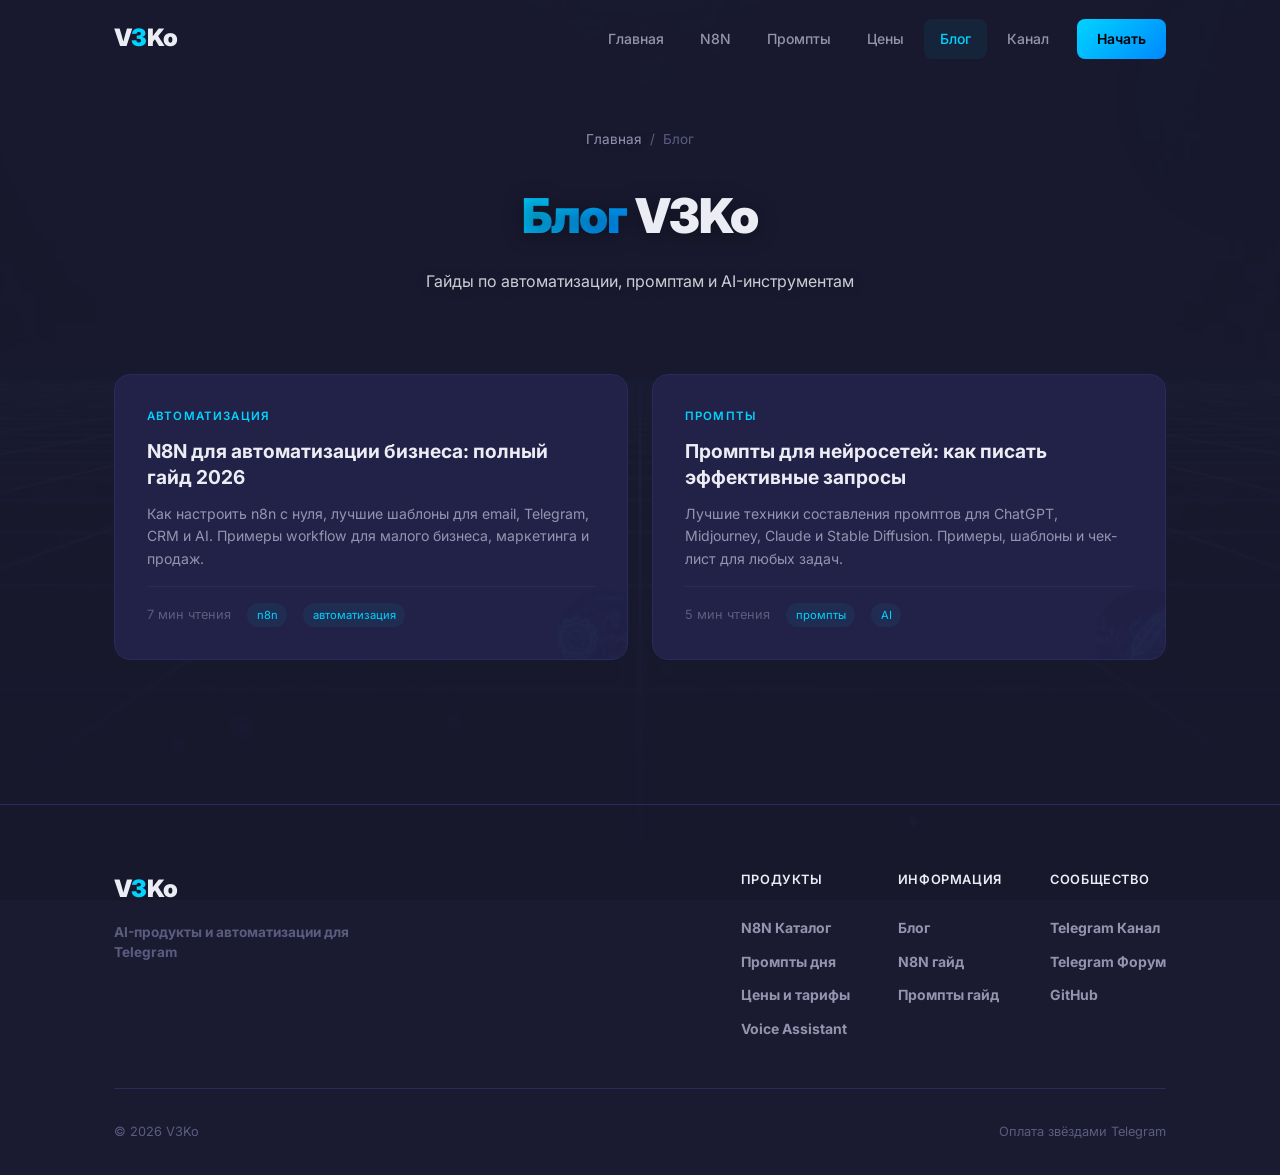
==== commit 793edc57: "Full redesign: integrated AI illustrations - hero-main.jpg as full hero background with gradient ove" ====
--- a/blog/index.html
+++ b/blog/index.html
@@ -62,7 +62,7 @@
 <section class="sec" style="padding-top:2rem">
   <div class="container">
     <div class="blog-grid">
-      <div class="blog-card reveal">
+      <div class="blog-card reveal" style="--blog-img:url('../public/blog-n8n.jpg')">
         <div class="b-cat">Автоматизация</div>
         <h3><a href="n8n-avtomatizacia-biznesa.html">N8N для автоматизации бизнеса: полный гайд 2026</a></h3>
         <div class="b-excerpt">Как настроить n8n с нуля, лучшие шаблоны для email, Telegram, CRM и AI. Примеры workflow для малого бизнеса, маркетинга и продаж.</div>
@@ -72,7 +72,7 @@
           <span class="tag">автоматизация</span>
         </div>
       </div>
-      <div class="blog-card reveal">
+      <div class="blog-card reveal" style="--blog-img:url('../public/blog-prompts.jpg')">
         <div class="b-cat">Промпты</div>
         <h3><a href="prompty-dlya-neyrosetey.html">Промпты для нейросетей: как писать эффективные запросы</a></h3>
         <div class="b-excerpt">Лучшие техники составления промптов для ChatGPT, Midjourney, Claude и Stable Diffusion. Примеры, шаблоны и чек-лист для любых задач.</div>
--- a/css/style.css
+++ b/css/style.css
@@ -1,5 +1,5 @@
 /* =======================================
-   V3Ko — Design System
+   V3Ko — Design System v2 (AI Image Integration)
    Цвета: #00d4ff (циан) + #0066ff (синий)
    Фон: #1a1a30 (тёмный)
    ======================================= */
@@ -38,6 +38,24 @@
   -webkit-font-smoothing: antialiased;
   -moz-osx-font-smoothing: grayscale;
   text-rendering: optimizeLegibility;
+  position: relative;
+}
+
+/* ======= BG-ABSTRACT — тонкая текстура на всех страницах ======= */
+body::before {
+  content: '';
+  position: fixed;
+  inset: 0;
+  background: url('../public/bg-abstract.jpg') center/cover no-repeat fixed;
+  opacity: 0.06;
+  pointer-events: none;
+  z-index: 0;
+}
+
+/* Всё содержимое поверх bg-abstract */
+.navbar, .hero, .sec, .sb, .cta-sec, .ftr, .page-header, .article, .pricing-grid {
+  position: relative;
+  z-index: 1;
 }
 
 ::selection { background: rgba(0,212,255,.25); color: #fff; }
@@ -96,23 +114,35 @@
 .nt.active span:nth-child(2) { opacity: 0; }
 .nt.active span:nth-child(3) { transform: rotate(-45deg) translate(5px,-5px); }
 
-/* ======= HERO ======= */
+/* ======= HERO с фоном hero-main.jpg ======= */
 .hero {
   min-height: 100vh; display: flex; align-items: center; justify-content: center;
   padding: 8rem 1.5rem 4rem; position: relative; overflow: hidden;
 }
-.h-bg { position: absolute; inset: 0; overflow: hidden; }
-.h-bg-img { position: absolute; inset: 0; background: url('../public/bg-abstract.jpg') center/cover no-repeat; opacity: 0.15; pointer-events: none; }
-.h-grid {
+.hero-bg-image {
+  position: absolute; inset: 0;
+  background: url('../public/hero-main.jpg') center/cover no-repeat;
+  filter: brightness(.55) saturate(1.2);
+  transform: scale(1.05);
+  transition: transform .1s linear;
+  will-change: transform;
+}
+.hero-bg-overlay {
+  position: absolute; inset: 0;
+  background:
+    linear-gradient(180deg, rgba(26,26,48,.5) 0%, rgba(26,26,48,.7) 40%, var(--bg) 100%),
+    linear-gradient(90deg, rgba(0,212,255,.05) 0%, transparent 50%, rgba(0,102,255,.05) 100%);
+}
+.hero-bg-grid {
   position: absolute; inset: 0;
   background-image:
-    linear-gradient(rgba(255,255,255,.02) 1px, transparent 1px),
-    linear-gradient(90deg, rgba(255,255,255,.02) 1px, transparent 1px);
+    linear-gradient(rgba(255,255,255,.015) 1px, transparent 1px),
+    linear-gradient(90deg, rgba(255,255,255,.015) 1px, transparent 1px);
   background-size: 64px 64px;
   mask-image: radial-gradient(ellipse 80% 60% at 50% 40%, #000 30%, transparent 70%);
   -webkit-mask-image: radial-gradient(ellipse 80% 60% at 50% 40%, #000 30%, transparent 70%);
 }
-.h-orbs { position: absolute; inset: 0; pointer-events: none; }
+.hero-orbs { position: absolute; inset: 0; pointer-events: none; }
 .orb {
   position: absolute; border-radius: 50%; filter: blur(100px);
   opacity: .25; animation: float 10s ease-in-out infinite;
@@ -132,26 +162,29 @@
   33% { transform: translate(25px,-25px) scale(1.03); }
   66% { transform: translate(-15px,15px) scale(.97); }
 }
-.h-c { position: relative; z-index: 1; text-align: center; max-width: 800px; margin: 0 auto; }
-.h-badge {
+.hero-c {
+  position: relative; z-index: 2; text-align: center; max-width: 800px; margin: 0 auto;
+}
+.hero-badge {
   display: inline-flex; align-items: center; gap: .5rem;
-  padding: .4rem 1.1rem; background: rgba(0,212,255,.06);
-  border: 1px solid rgba(0,212,255,.12); border-radius: 100px;
+  padding: .4rem 1.1rem; background: rgba(0,0,0,.3);
+  border: 1px solid rgba(0,212,255,.15); border-radius: 100px;
   font-size: .78rem; font-weight: 600; color: var(--cyan);
-  margin-bottom: 2rem; letter-spacing: .02em;
-}
-.h-t {
+  margin-bottom: 2rem; letter-spacing: .02em; backdrop-filter: blur(8px);
+}
+.hero-t {
   font-size: clamp(2.75rem, 6vw, 4.5rem); font-weight: 900;
   letter-spacing: -.04em; line-height: 1.05; margin-bottom: 1.5rem;
-}
-.h-s {
-  font-size: clamp(1rem, 2vw, 1.2rem); color: var(--text2);
+  text-shadow: 0 2px 30px rgba(0,0,0,.5);
+}
+.hero-s {
+  font-size: clamp(1rem, 2vw, 1.2rem); color: rgba(236,236,244,.85);
   margin-bottom: 2.5rem; max-width: 620px; margin-left: auto; margin-right: auto;
-  line-height: 1.7;
-}
-.h-a { display: flex; gap: 1rem; justify-content: center; flex-wrap: wrap; margin-bottom: 4rem; }
-
-/* ======= HERO ILLUSTRATION ======= */
+  line-height: 1.7; text-shadow: 0 1px 20px rgba(0,0,0,.4);
+}
+.hero-a { display: flex; gap: 1rem; justify-content: center; flex-wrap: wrap; margin-bottom: 4rem; }
+
+/* ======= HERO ILLUSTRATION (legacy) ======= */
 .hero-illustration {
   position: absolute; inset: 0; display: flex; align-items: center;
   justify-content: center; pointer-events: none; z-index: 0;
@@ -165,25 +198,58 @@
   opacity: .65; display: block;
 }
 
-/* ======= ILLUSTRATION IMAGES ======= */
-.illustration-wide {
-  max-width: 100%; width: 100%; height: auto;
-  border-radius: var(--r-lg); display: block;
-  box-shadow: 0 8px 32px rgba(0,0,0,.3);
-  opacity: 0; transform: translateY(16px);
-  animation: illuFadeIn .8s cubic-bezier(.22,1,.36,1) forwards;
-}
-.illustration-contained {
-  max-width: 500px; width: 100%; height: auto;
-  border-radius: var(--r-lg); display: block;
-  margin: 0 auto;
-  box-shadow: 0 8px 32px rgba(0,0,0,.3);
-  opacity: 0; transform: translateY(16px);
-  animation: illuFadeIn .8s cubic-bezier(.22,1,.36,1) forwards;
-}
-@keyframes illuFadeIn {
-  to { opacity: 1; transform: translateY(0); }
-}
+/* ======= PAGE HEADER с фоновой картинкой (n8n, prompts, pricing) ======= */
+.page-header {
+  padding: 8rem 0 3rem; position: relative; overflow: hidden;
+  text-align: center;
+}
+.page-header-bg {
+  position: absolute; inset: 0;
+  background-size: cover; background-position: center; background-repeat: no-repeat;
+  filter: brightness(.45) saturate(1.15);
+}
+.page-header-overlay {
+  position: absolute; inset: 0;
+  background: linear-gradient(180deg, rgba(26,26,48,.4) 0%, rgba(26,26,48,.65) 40%, var(--bg) 100%);
+}
+.page-header .hero-bg-grid {
+  position: absolute; inset: 0;
+  background-image:
+    linear-gradient(rgba(255,255,255,.015) 1px, transparent 1px),
+    linear-gradient(90deg, rgba(255,255,255,.015) 1px, transparent 1px);
+  background-size: 64px 64px;
+  mask-image: radial-gradient(ellipse 80% 60% at 50% 40%, #000 30%, transparent 70%);
+  -webkit-mask-image: radial-gradient(ellipse 80% 60% at 50% 40%, #000 30%, transparent 70%);
+}
+.page-header .h-c { position: relative; z-index: 2; }
+.page-header h1 {
+  font-size: clamp(2rem, 4vw, 3rem); font-weight: 900;
+  letter-spacing: -.03em; margin-bottom: .75rem;
+  text-shadow: 0 2px 20px rgba(0,0,0,.4);
+}
+.page-header p {
+  font-size: 1rem; color: rgba(236,236,244,.85);
+  max-width: 550px; margin: 0 auto; line-height: 1.6;
+  text-shadow: 0 1px 12px rgba(0,0,0,.3);
+}
+.page-breadcrumb {
+  display: flex; justify-content: center; gap: .5rem;
+  font-size: .85rem; color: var(--text3); margin-bottom: 1.5rem;
+}
+.page-breadcrumb a { color: var(--text2); text-shadow: 0 1px 8px rgba(0,0,0,.2); }
+.page-breadcrumb a:hover { color: var(--cyan); }
+.page-breadcrumb .sep { color: var(--text3); }
+
+/* ======= HERO STATS ======= */
+.h-st { display: flex; justify-content: center; gap: 3rem; flex-wrap: wrap; }
+.h-st-n {
+  display: block; font-size: 2.5rem; font-weight: 900;
+  background: var(--grad); -webkit-background-clip: text;
+  -webkit-text-fill-color: transparent; letter-spacing: -.02em;
+}
+.h-st-l { display: block; font-size: .85rem; color: var(--text3); margin-top: .25rem; }
+.h-st-p { position: absolute; top: -2px; right: -18px; font-size: 1.5rem; font-weight: 700; }
+.hero-stat { position: relative; text-align: center; }
 
 /* ======= BUTTONS ======= */
 .btn {
@@ -210,17 +276,6 @@
 }
 .btn-l { padding: 1rem 2.5rem; font-size: 1.05rem; }
 .btn-sm { padding: .5rem 1.2rem; font-size: .82rem; }
-
-/* ======= HERO STATS ======= */
-.h-st { display: flex; justify-content: center; gap: 3rem; flex-wrap: wrap; }
-.h-st-n {
-  display: block; font-size: 2.5rem; font-weight: 900;
-  background: var(--grad); -webkit-background-clip: text;
-  -webkit-text-fill-color: transparent; letter-spacing: -.02em;
-}
-.h-st-l { display: block; font-size: .85rem; color: var(--text3); margin-top: .25rem; }
-.h-st-p { position: absolute; top: -2px; right: -18px; font-size: 1.5rem; font-weight: 700; }
-.hero-stat { position: relative; text-align: center; }
 
 /* ======= SECTIONS ======= */
 .sec { padding: 7rem 0; }
@@ -332,7 +387,7 @@
   color: #000; font-weight: 600; font-size: .85rem;
 }
 
-/* ======= PRODUCT CARDS ======= */
+/* ======= PRODUCT CARDS (с интеграцией мини-картинок) ======= */
 .prod-grid {
   display: grid; grid-template-columns: repeat(auto-fill, minmax(260px, 1fr));
   gap: 1rem;
@@ -341,6 +396,7 @@
   background: linear-gradient(135deg, var(--card), var(--bg2));
   border: 1px solid var(--border); border-radius: var(--r-lg);
   padding: 2rem; transition: all var(--t); text-align: center;
+  position: relative; overflow: hidden;
 }
 .prod-card:hover {
   border-color: var(--cyan); transform: translateY(-3px);
@@ -356,6 +412,39 @@
 .prod-card .price-sub {
   font-size: .78rem; color: var(--text3); margin-bottom: 1rem;
 }
+/* Mini decorative illustration inside product cards */
+.prod-card-illustration {
+  position: absolute; bottom: -20px; right: -20px;
+  width: 120px; height: 120px;
+  opacity: .07; pointer-events: none;
+  transform: rotate(-8deg);
+  transition: opacity var(--t), transform var(--t);
+}
+.prod-card:hover .prod-card-illustration {
+  opacity: .12;
+  transform: rotate(-4deg) scale(1.05);
+}
+.prod-card-illustration img {
+  width: 100%; height: 100%; object-fit: cover;
+  border-radius: var(--r-sm);
+}
+
+/* Voice card special — круглый мини-образ */
+.prod-card-voice-deco {
+  position: absolute; top: -30px; right: -30px;
+  width: 100px; height: 100px; border-radius: 50%;
+  overflow: hidden; opacity: .08;
+  border: 2px solid var(--cyan);
+  transform: scale(1);
+  transition: opacity var(--t), transform var(--t);
+}
+.prod-card:hover .prod-card-voice-deco {
+  opacity: .15;
+  transform: scale(1.1);
+}
+.prod-card-voice-deco img {
+  width: 100%; height: 100%; object-fit: cover;
+}
 
 /* ======= FEATURES ======= */
 .fg {
@@ -365,11 +454,22 @@
 .fc {
   background: var(--card); border: 1px solid var(--border);
   border-radius: var(--r-lg); padding: 2rem; transition: all var(--t);
+  position: relative; overflow: hidden;
 }
 .fc:hover {
   border-color: rgba(0,212,255,.15); transform: translateY(-3px);
   box-shadow: 0 12px 40px rgba(0,0,0,.2);
 }
+/* Subtle image corner in feature cards */
+.fc-illustration {
+  position: absolute; bottom: -10px; right: -10px;
+  width: 80px; height: 80px; opacity: .04;
+  pointer-events: none; transform: rotate(10deg);
+  transition: opacity var(--t);
+}
+.fc:hover .fc-illustration { opacity: .08; }
+.fc-illustration img { width: 100%; height: 100%; object-fit: cover; border-radius: 4px; }
+
 .fiv {
   display: flex; align-items: center; justify-content: center;
   width: 44px; height: 44px; border-radius: var(--r); margin-bottom: 1rem;
@@ -449,6 +549,15 @@
 .n8n-intro {
   background: var(--card); border: 1px solid var(--border);
   border-radius: var(--r-xl); padding: 2.5rem; margin-bottom: 2.5rem;
+  position: relative; overflow: hidden;
+}
+.n8n-intro::before {
+  content: '';
+  position: absolute; top: -40px; right: -40px;
+  width: 180px; height: 180px;
+  background: url('../public/hero-n8n.jpg') center/cover no-repeat;
+  opacity: .04; border-radius: 50%;
+  pointer-events: none; transform: rotate(15deg);
 }
 .n8n-intro h3 { font-size: 1.3rem; font-weight: 700; margin-bottom: .8rem; }
 .n8n-intro p { color: var(--text2); font-size: .92rem; line-height: 1.7; margin-bottom: 1rem; }
@@ -498,23 +607,6 @@
   border-radius: var(--r-sm); color: #000; font-weight: 600; font-size: .82rem;
   display: inline-block;
 }
-
-/* ======= PAGE HEADER ======= */
-.page-header {
-  padding: 8rem 0 3rem; position: relative; overflow: hidden;
-  text-align: center;
-}
-.page-header .h-bg { position: absolute; inset: 0; }
-.page-header .h-c { position: relative; z-index: 1; }
-.page-header h1 { font-size: clamp(2rem, 4vw, 3rem); font-weight: 900; letter-spacing: -.03em; margin-bottom: .75rem; }
-.page-header p { font-size: 1rem; color: var(--text2); max-width: 550px; margin: 0 auto; line-height: 1.6; }
-.page-breadcrumb {
-  display: flex; justify-content: center; gap: .5rem;
-  font-size: .85rem; color: var(--text3); margin-bottom: 1.5rem;
-}
-.page-breadcrumb a { color: var(--text2); }
-.page-breadcrumb a:hover { color: var(--cyan); }
-.page-breadcrumb .sep { color: var(--text3); }
 
 /* ======= PRICING ======= */
 .pricing-grid {
@@ -555,6 +647,20 @@
 .pricing-card .p-features li .cross { color: var(--text3); }
 .pricing-card .btn { width: 100%; justify-content: center; }
 
+/* Voice section decorative background на pricing */
+.voice-section-deco {
+  position: relative;
+}
+.voice-section-deco::before {
+  content: '';
+  position: absolute;
+  top: 0; left: 50%; transform: translateX(-50%);
+  width: 100%; max-width: 600px; height: 100%;
+  background: url('../public/hero-voice.jpg') center/contain no-repeat;
+  opacity: .03; pointer-events: none;
+  border-radius: 50%;
+}
+
 /* ======= BLOG ======= */
 .blog-grid {
   display: grid; grid-template-columns: repeat(auto-fill, minmax(340px, 1fr));
@@ -564,7 +670,17 @@
   background: var(--card); border: 1px solid var(--border);
   border-radius: var(--r-lg); padding: 2rem;
   transition: all var(--t); display: flex; flex-direction: column;
-}
+  position: relative; overflow: hidden;
+}
+.blog-card::after {
+  content: '';
+  position: absolute; bottom: -30px; right: -30px;
+  width: 100px; height: 100px; border-radius: 50%;
+  opacity: .03; pointer-events: none;
+  transition: opacity var(--t), transform var(--t);
+  background: var(--blog-img, none) center/cover no-repeat;
+}
+.blog-card:hover::after { opacity: .07; transform: scale(1.1); }
 .blog-card:hover {
   border-color: var(--cyan); transform: translateY(-3px);
   box-shadow: 0 12px 40px rgba(0,0,0,.25);
@@ -587,7 +703,7 @@
   border-radius: 100px; font-size: .7rem; color: var(--cyan);
 }
 
-/* ======= ARTICLE ======= */
+/* ======= ARTICLE (blog posts) ======= */
 .article {
   padding: 8rem 0 4rem;
 }
@@ -618,6 +734,54 @@
   font-style: italic; color: var(--text2);
 }
 
+/* ======= БЛОГОВЫЕ ИЗОБРАЖЕНИЯ — обтекание, рамка, свечение ======= */
+.blog-article-img {
+  border-radius: var(--r-lg);
+  box-shadow: 0 8px 32px rgba(0,0,0,.4), 0 0 0 1px rgba(0,212,255,.06);
+  max-width: 100%; height: auto;
+  transition: all var(--t);
+}
+.blog-article-img:hover {
+  box-shadow: 0 12px 48px rgba(0,0,0,.5), 0 0 0 1px rgba(0,212,255,.12);
+  transform: translateY(-2px);
+}
+
+/* Float left — для blog-prompts.jpg */
+.blog-article-img-float-left {
+  float: left;
+  max-width: 320px;
+  margin: .5rem 1.5rem 1rem 0;
+  shape-outside: margin-box;
+}
+
+/* Float right — для blog-n8n.jpg */
+.blog-article-img-float-right {
+  float: right;
+  max-width: 320px;
+  margin: .5rem 0 1rem 1.5rem;
+  shape-outside: margin-box;
+}
+
+/* ======= ILLUSTRATION IMAGES (legacy, kept for compatibility) ======= */
+.illustration-wide {
+  max-width: 100%; width: 100%; height: auto;
+  border-radius: var(--r-lg); display: block;
+  box-shadow: 0 8px 32px rgba(0,0,0,.3);
+  opacity: 0; transform: translateY(16px);
+  animation: illuFadeIn .8s cubic-bezier(.22,1,.36,1) forwards;
+}
+.illustration-contained {
+  max-width: 500px; width: 100%; height: auto;
+  border-radius: var(--r-lg); display: block;
+  margin: 0 auto;
+  box-shadow: 0 8px 32px rgba(0,0,0,.3);
+  opacity: 0; transform: translateY(16px);
+  animation: illuFadeIn .8s cubic-bezier(.22,1,.36,1) forwards;
+}
+@keyframes illuFadeIn {
+  to { opacity: 1; transform: translateY(0); }
+}
+
 /* ======= SVG SECTIONS ======= */
 .svg-section {
   display: flex; align-items: center; gap: 3rem;
@@ -636,6 +800,19 @@
   margin: 3rem 0 0; padding-top: 2rem; border-top: 1px solid var(--border);
 }
 .page-nav a { font-size: .9rem; font-weight: 500; }
+
+/* ======= VOICE SECTION SPECIAL (pricing page) ======= */
+.voice-card-wrapper {
+  position: relative;
+}
+.voice-card-wrapper .voice-deco-bg {
+  position: absolute; top: 50%; left: 50%;
+  transform: translate(-50%, -50%);
+  width: 400px; height: 400px;
+  background: url('../public/hero-voice.jpg') center/contain no-repeat;
+  opacity: .02; pointer-events: none;
+  border-radius: 50%; filter: blur(20px);
+}
 
 /* ======= RESPONSIVE ======= */
 @media (max-width: 1024px) {
@@ -645,6 +822,12 @@
   .sdv { display: none; }
   .si { min-width: 120px; }
   .svg-section { flex-direction: column !important; gap: 2rem; }
+  .blog-article-img-float-left,
+  .blog-article-img-float-right {
+    float: none;
+    max-width: 100%;
+    margin: 1rem 0;
+  }
 }
 
 @media (max-width: 768px) {
@@ -677,6 +860,7 @@
   .n8n-use-cases { grid-template-columns: 1fr 1fr; }
   .prod-grid { grid-template-columns: 1fr; }
   .blog-grid { grid-template-columns: 1fr; }
+  .page-header { padding: 6rem 1.5rem 2rem; }
 }
 
 @media (max-width: 480px) {
@@ -690,4 +874,12 @@
   .cat-grid { grid-template-columns: 1fr; }
   .n8n-use-cases { grid-template-columns: 1fr; }
   .prod-card .icon-lg { font-size: 2.5rem; }
-}
+  .prod-card-illustration { width: 80px; height: 80px; }
+}
+
+/* ======= PARALLAX TINY EFFECT ======= */
+@media (min-width: 1025px) {
+  .hero-bg-image {
+    transition: transform .05s linear;
+  }
+}
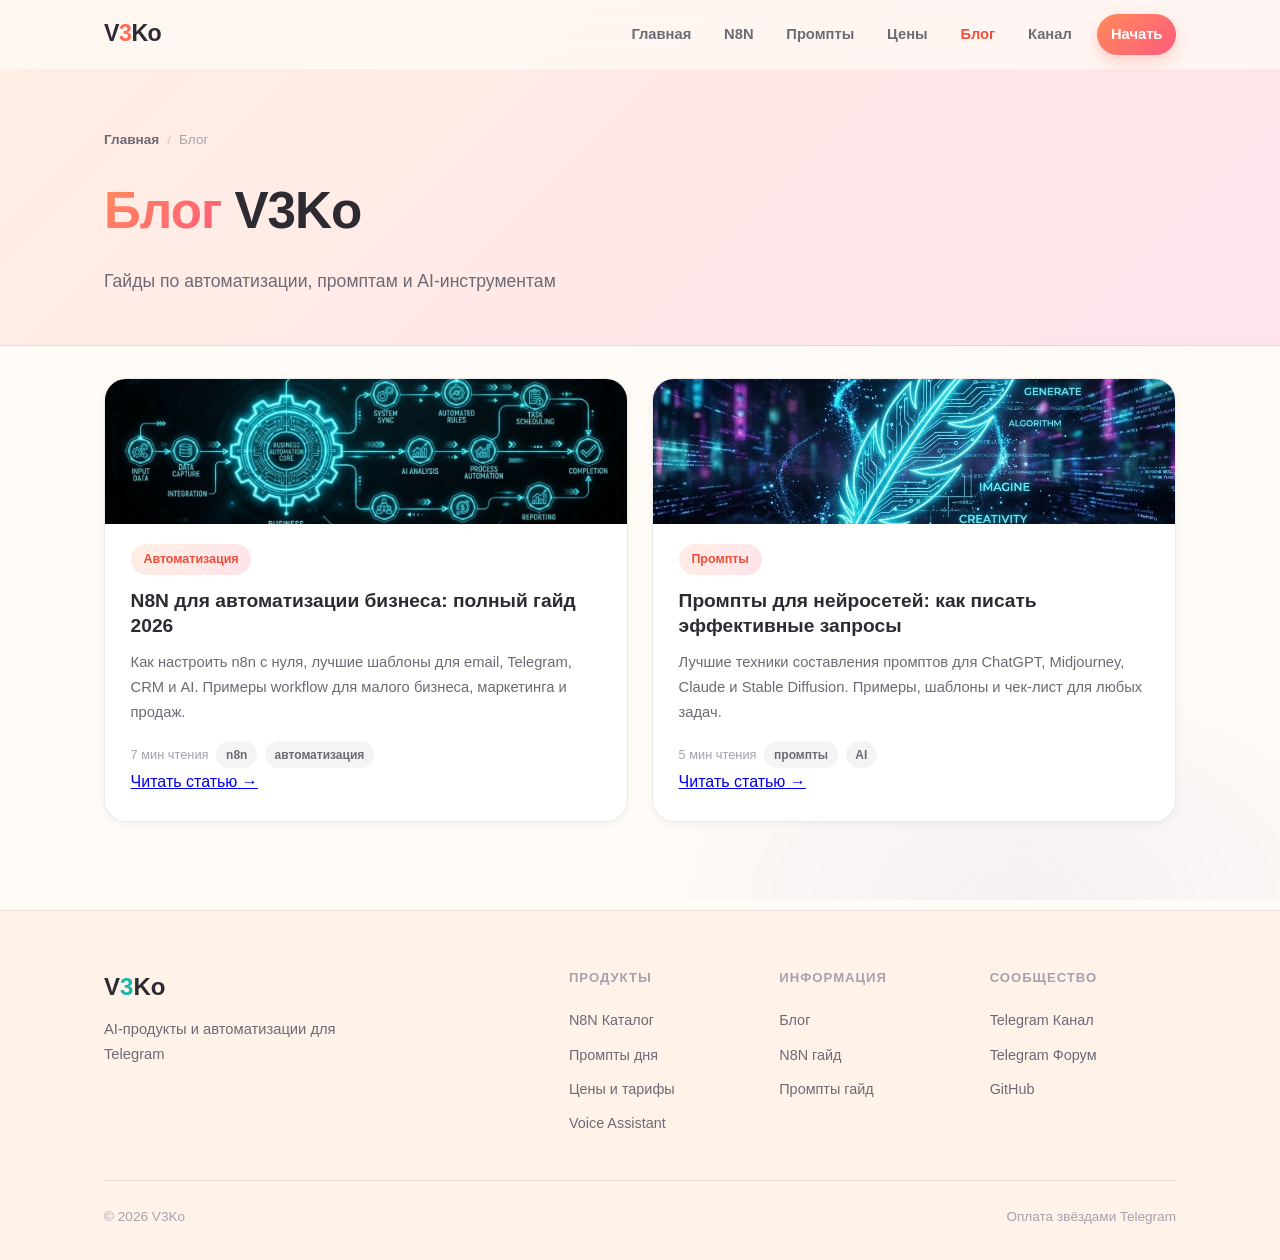
==== commit 2be53e6b: "SEO: alt texts, FAQ schema, pricing meta, internal links" ====
--- a/blog/index.html
+++ b/blog/index.html
@@ -71,6 +71,7 @@
           <span class="tag">n8n</span>
           <span class="tag">автоматизация</span>
         </div>
+        <a href="n8n-avtomatizacia-biznesa.html" class="b-read">Читать статью →</a>
       </div>
       <div class="blog-card reveal" style="--blog-img:url('../public/blog-prompts.jpg')">
         <div class="b-cat">Промпты</div>
@@ -81,6 +82,7 @@
           <span class="tag">промпты</span>
           <span class="tag">AI</span>
         </div>
+        <a href="prompty-dlya-neyrosetey.html" class="b-read">Читать статью →</a>
       </div>
     </div>
   </div>
--- a/css/style.css
+++ b/css/style.css
@@ -1,29 +1,53 @@
-/* =======================================
-   V3Ko — Design System v2 (AI Image Integration)
-   Цвета: #00d4ff (циан) + #0066ff (синий)
-   Фон: #1a1a30 (тёмный)
-   ======================================= */
-
-@import url('https://fonts.googleapis.com/css2?family=Inter:wght@400;500;600;700;800;900&display=swap');
+/* ============================================================
+   V3Ko — Friendly Light Redesign
+   Тёплая, светлая, дружелюбная тема для новичков.
+   Палитра: кремовый фон + коралл + мятный акцент.
+   ============================================================ */
 
 :root {
-  --bg: #1a1a30;
-  --bg2: #1e1e38;
-  --card: #222248;
-  --card-h: #262652;
-  --border: #2a2a5c;
-  --text: #ececf4;
-  --text2: #9494b0;
-  --text3: #5c5c80;
-  --cyan: #00d4ff;
-  --blue: #0066ff;
-  --grad: linear-gradient(135deg, #00d4ff, #0088ff);
-  --glow: rgba(0,212,255,0.1);
-  --r-sm: 8px;
-  --r: 12px;
-  --r-lg: 16px;
-  --r-xl: 24px;
-  --t: .4s cubic-bezier(.22,1,.36,1);
+  /* Поверхности */
+  --bg:      #FFFBF6;   /* тёплый кремовый фон */
+  --bg2:     #FFF3E9;   /* мягкий персиковый (секции) */
+  --card:    #FFFFFF;
+  --card-h:  #FFFDFA;
+  --border:  rgba(46,42,50,.09);
+  --border2: rgba(46,42,50,.14);
+
+  /* Текст (алиасы старых имён — их используют inline-стили) */
+  --ink:   #2E2A32;
+  --ink2:  #6E6A75;
+  --ink3:  #A6A2AD;
+  --text:  #2E2A32;
+  --text2: #6E6A75;
+  --text3: #A6A2AD;
+
+  /* Акценты */
+  --coral:   #FF6B57;
+  --coral-d: #EF4E39;
+  --peach:   #FFA45B;
+  --teal:    #14B8A6;   /* мятный акцент */
+  --violet:  #7C6BE8;
+  --gold:    #FFB627;
+  --cyan:    #14B8A6;   /* алиас: старые inline color:var(--cyan) → мята */
+  --blue:    #FF6B57;
+
+  --grad:      linear-gradient(135deg,#FF8A5B,#FF5C7C);
+  --grad-teal: linear-gradient(135deg,#25C9B7,#159FC9);
+  --grad-soft: linear-gradient(135deg,#FFEFE4,#FFE3EC);
+
+  /* Тени — мягкие, тёплые */
+  --sh-sm: 0 2px 8px rgba(46,42,50,.05);
+  --sh:    0 6px 20px rgba(255,107,87,.08), 0 2px 8px rgba(46,42,50,.05);
+  --sh-lg: 0 16px 40px rgba(255,107,87,.14), 0 6px 16px rgba(46,42,50,.07);
+
+  /* Радиусы — крупные, дружелюбные */
+  --r-sm: 12px;
+  --r:    16px;
+  --r-lg: 22px;
+  --r-xl: 30px;
+  --pill: 999px;
+
+  --t: .35s cubic-bezier(.22,1,.36,1);
 }
 
 * { margin: 0; padding: 0; box-sizing: border-box; }
@@ -32,7 +56,7 @@
 body {
   font-family: 'Inter', -apple-system, BlinkMacSystemFont, 'Segoe UI', sans-serif;
   background: var(--bg);
-  color: var(--text);
+  color: var(--ink);
   line-height: 1.7;
   overflow-x: hidden;
   -webkit-font-smoothing: antialiased;
@@ -41,845 +65,850 @@
   position: relative;
 }
 
-/* ======= BG-ABSTRACT — тонкая текстура на всех страницах ======= */
+/* Мягкое тёплое сияние на фоне вместо тёмной текстуры */
 body::before {
   content: '';
   position: fixed;
   inset: 0;
-  background: url('../public/bg-abstract.jpg') center/cover no-repeat fixed;
-  opacity: 0.06;
+  background:
+    radial-gradient(60% 50% at 15% 0%, rgba(255,164,91,.14), transparent 70%),
+    radial-gradient(50% 45% at 100% 10%, rgba(20,184,166,.10), transparent 70%),
+    radial-gradient(45% 40% at 80% 100%, rgba(124,107,232,.08), transparent 70%);
   pointer-events: none;
   z-index: 0;
 }
 
-/* Всё содержимое поверх bg-abstract */
 .navbar, .hero, .sec, .sb, .cta-sec, .ftr, .page-header, .article, .pricing-grid {
   position: relative;
   z-index: 1;
 }
 
-::selection { background: rgba(0,212,255,.25); color: #fff; }
-
-.container { max-width: 1100px; margin: 0 auto; padding: 0 1.5rem; }
+::selection { background: rgba(255,107,87,.22); color: var(--coral-d); }
+
+.container { max-width: 1120px; margin: 0 auto; padding: 0 1.5rem; }
+
 .gradient-text {
   background: var(--grad);
   -webkit-background-clip: text;
   -webkit-text-fill-color: transparent;
   background-clip: text;
 }
-a { color: var(--cyan); text-decoration: none; transition: color var(--t); }
-a:hover { color: var(--cyan); }
-
-/* ======= NAV ======= */
+
+img { max-width: 100%; }
+
+/* ===================== BUTTONS ===================== */
+.btn {
+  display: inline-flex;
+  align-items: center;
+  justify-content: center;
+  gap: .5rem;
+  padding: .85rem 1.6rem;
+  border-radius: var(--pill);
+  font-weight: 700;
+  font-size: .95rem;
+  text-decoration: none;
+  cursor: pointer;
+  border: 1.5px solid transparent;
+  transition: transform var(--t), box-shadow var(--t), background var(--t), border-color var(--t);
+  white-space: nowrap;
+}
+.btn-p {
+  background: var(--grad);
+  color: #fff;
+  box-shadow: 0 8px 20px rgba(255,107,87,.28);
+}
+.btn-p:hover { transform: translateY(-2px); box-shadow: 0 14px 30px rgba(255,107,87,.38); }
+.btn-s {
+  background: #fff;
+  color: var(--coral-d);
+  border-color: var(--border2);
+  box-shadow: var(--sh-sm);
+}
+.btn-s:hover { transform: translateY(-2px); border-color: var(--coral); color: var(--coral-d); box-shadow: var(--sh); }
+.btn-sm { padding: .6rem 1.15rem; font-size: .87rem; }
+.btn-l  { padding: 1rem 2rem; font-size: 1.02rem; }
+
+/* ===================== NAVBAR ===================== */
 .navbar {
-  position: fixed; top: 0; left: 0; right: 0; z-index: 1000;
-  padding: 1.15rem 0;
-  transition: background var(--t), padding var(--t), border-color var(--t);
+  position: fixed;
+  top: 0; left: 0; right: 0;
+  z-index: 100;
+  transition: background var(--t), box-shadow var(--t), backdrop-filter var(--t);
+  background: rgba(255,251,246,.72);
+  backdrop-filter: blur(12px);
+  -webkit-backdrop-filter: blur(12px);
+  border-bottom: 1px solid transparent;
 }
 .navbar.scrolled {
-  background: rgba(15,15,28,.88);
-  backdrop-filter: blur(24px);
-  -webkit-backdrop-filter: blur(24px);
-  border-bottom: 1px solid rgba(34,34,72,.5);
-  padding: .55rem 0;
+  background: rgba(255,251,246,.9);
+  box-shadow: var(--sh-sm);
+  border-bottom-color: var(--border);
 }
 .nv {
-  max-width: 1100px; margin: 0 auto; padding: 0 1.5rem;
-  display: flex; align-items: center; justify-content: space-between;
-}
-.logo { font-size: 1.5rem; font-weight: 900; text-decoration: none; color: var(--text); letter-spacing: -.03em; }
-.logo span { color: var(--cyan); }
-.nl { display: flex; align-items: center; gap: .25rem; }
+  max-width: 1120px;
+  margin: 0 auto;
+  padding: .85rem 1.5rem;
+  display: flex;
+  align-items: center;
+  justify-content: space-between;
+}
+.logo {
+  font-size: 1.45rem;
+  font-weight: 800;
+  color: var(--ink);
+  text-decoration: none;
+  letter-spacing: -.5px;
+}
+.logo span { color: var(--coral); }
+.nl { display: flex; align-items: center; gap: .35rem; }
 .nl a {
-  padding: .5rem 1rem; color: var(--text2); text-decoration: none;
-  font-size: .875rem; font-weight: 500; border-radius: var(--r-sm);
-  transition: all var(--t);
-}
-.nl a:hover { color: var(--text); background: rgba(255,255,255,.04); }
-.nl a.active { color: var(--cyan); background: rgba(0,212,255,.06); }
-.nav-cta {
-  background: var(--grad) !important; color: #000 !important;
-  font-weight: 600 !important; margin-left: .5rem; padding: .5rem 1.25rem !important;
-}
-.nav-cta:hover {
-  opacity: .9; transform: translateY(-1px);
-  box-shadow: 0 4px 20px rgba(0,212,255,.3) !important;
-}
+  padding: .5rem .85rem;
+  color: var(--ink2);
+  text-decoration: none;
+  font-weight: 600;
+  font-size: .92rem;
+  border-radius: var(--pill);
+  transition: color var(--t), background var(--t);
+}
+.nl a:hover { color: var(--ink); background: rgba(46,42,50,.05); }
+.nl a.active { color: var(--coral-d); }
+.nl a.nav-cta {
+  background: var(--grad);
+  color: #fff !important;
+  box-shadow: 0 6px 16px rgba(255,107,87,.28);
+  margin-left: .4rem;
+}
+.nl a.nav-cta:hover { transform: translateY(-1px); background: var(--grad); }
+
 .nt {
-  display: none; flex-direction: column; gap: 5px;
-  background: none; border: none; cursor: pointer; padding: .5rem;
-}
-.nt span { display: block; width: 22px; height: 2px; background: var(--text); border-radius: 2px; transition: all var(--t); }
-.nt.active span:nth-child(1) { transform: rotate(45deg) translate(5px,5px); }
+  display: none;
+  flex-direction: column;
+  gap: 5px;
+  background: none;
+  border: none;
+  cursor: pointer;
+  padding: 6px;
+}
+.nt span {
+  width: 24px; height: 2.5px;
+  background: var(--ink);
+  border-radius: 3px;
+  transition: var(--t);
+}
+.nt.active span:nth-child(1) { transform: translateY(7.5px) rotate(45deg); }
 .nt.active span:nth-child(2) { opacity: 0; }
-.nt.active span:nth-child(3) { transform: rotate(-45deg) translate(5px,-5px); }
-
-/* ======= HERO с фоном hero-main.jpg ======= */
+.nt.active span:nth-child(3) { transform: translateY(-7.5px) rotate(-45deg); }
+
+/* ===================== HERO ===================== */
 .hero {
-  min-height: 100vh; display: flex; align-items: center; justify-content: center;
-  padding: 8rem 1.5rem 4rem; position: relative; overflow: hidden;
-}
-.hero-bg-image {
-  position: absolute; inset: 0;
-  background: url('../public/hero-main.jpg') center/cover no-repeat;
-  filter: brightness(.55) saturate(1.2);
-  transform: scale(1.05);
-  transition: transform .1s linear;
-  will-change: transform;
-}
-.hero-bg-overlay {
-  position: absolute; inset: 0;
-  background:
-    linear-gradient(180deg, rgba(26,26,48,.5) 0%, rgba(26,26,48,.7) 40%, var(--bg) 100%),
-    linear-gradient(90deg, rgba(0,212,255,.05) 0%, transparent 50%, rgba(0,102,255,.05) 100%);
-}
-.hero-bg-grid {
-  position: absolute; inset: 0;
-  background-image:
-    linear-gradient(rgba(255,255,255,.015) 1px, transparent 1px),
-    linear-gradient(90deg, rgba(255,255,255,.015) 1px, transparent 1px);
-  background-size: 64px 64px;
-  mask-image: radial-gradient(ellipse 80% 60% at 50% 40%, #000 30%, transparent 70%);
-  -webkit-mask-image: radial-gradient(ellipse 80% 60% at 50% 40%, #000 30%, transparent 70%);
-}
-.hero-orbs { position: absolute; inset: 0; pointer-events: none; }
+  min-height: 92vh;
+  display: flex;
+  align-items: center;
+  padding: 7rem 0 4rem;
+  overflow: hidden;
+}
+/* Тёмные неоновые картинки прячем — тема светлая */
+.hero-bg-image, .hero-bg-overlay, .hero-bg-grid,
+.page-header-bg, .page-header-overlay,
+.h-bg, .h-bg-img, .h-grid { display: none; }
+
+.hero-orbs, .h-orbs { position: absolute; inset: 0; pointer-events: none; z-index: 0; overflow: hidden; }
 .orb {
-  position: absolute; border-radius: 50%; filter: blur(100px);
-  opacity: .25; animation: float 10s ease-in-out infinite;
-}
-.orb-1 {
-  width: 500px; height: 500px;
-  background: radial-gradient(circle, rgba(0,212,255,.12), transparent);
-  top: -15%; right: -10%;
-}
-.orb-2 {
-  width: 350px; height: 350px;
-  background: radial-gradient(circle, rgba(0,102,255,.08), transparent);
-  bottom: -10%; left: -8%; animation-delay: -5s;
-}
-@keyframes float {
-  0%, 100% { transform: translate(0,0) scale(1); }
-  33% { transform: translate(25px,-25px) scale(1.03); }
-  66% { transform: translate(-15px,15px) scale(.97); }
-}
-.hero-c {
-  position: relative; z-index: 2; text-align: center; max-width: 800px; margin: 0 auto;
+  position: absolute;
+  border-radius: 50%;
+  filter: blur(70px);
+  opacity: .5;
+}
+.orb-1 { width: 380px; height: 380px; background: radial-gradient(circle,#FFB27C,transparent 70%); top: -60px; right: -40px; }
+.orb-2 { width: 320px; height: 320px; background: radial-gradient(circle,#8FE9DD,transparent 70%); bottom: -80px; left: -60px; }
+
+.hero-c, .h-c {
+  position: relative;
+  z-index: 1;
+  max-width: 1120px;
+  margin: 0 auto;
+  padding: 0 1.5rem;
+  width: 100%;
 }
 .hero-badge {
-  display: inline-flex; align-items: center; gap: .5rem;
-  padding: .4rem 1.1rem; background: rgba(0,0,0,.3);
-  border: 1px solid rgba(0,212,255,.15); border-radius: 100px;
-  font-size: .78rem; font-weight: 600; color: var(--cyan);
-  margin-bottom: 2rem; letter-spacing: .02em; backdrop-filter: blur(8px);
-}
+  display: inline-flex;
+  align-items: center;
+  gap: .4rem;
+  padding: .45rem 1rem;
+  background: #fff;
+  border: 1px solid var(--border);
+  border-radius: var(--pill);
+  font-size: .85rem;
+  font-weight: 700;
+  color: var(--coral-d);
+  box-shadow: var(--sh-sm);
+  margin-bottom: 1.5rem;
+}
+.hero-badge::before { content: '✨'; }
 .hero-t {
-  font-size: clamp(2.75rem, 6vw, 4.5rem); font-weight: 900;
-  letter-spacing: -.04em; line-height: 1.05; margin-bottom: 1.5rem;
-  text-shadow: 0 2px 30px rgba(0,0,0,.5);
+  font-size: clamp(2.4rem, 6vw, 4.2rem);
+  line-height: 1.08;
+  font-weight: 800;
+  letter-spacing: -1.5px;
+  margin-bottom: 1.3rem;
+  color: var(--ink);
 }
 .hero-s {
-  font-size: clamp(1rem, 2vw, 1.2rem); color: rgba(236,236,244,.85);
-  margin-bottom: 2.5rem; max-width: 620px; margin-left: auto; margin-right: auto;
-  line-height: 1.7; text-shadow: 0 1px 20px rgba(0,0,0,.4);
-}
-.hero-a { display: flex; gap: 1rem; justify-content: center; flex-wrap: wrap; margin-bottom: 4rem; }
-
-/* ======= HERO ILLUSTRATION (legacy) ======= */
-.hero-illustration {
-  position: absolute; inset: 0; display: flex; align-items: center;
-  justify-content: center; pointer-events: none; z-index: 0;
-}
-.hero-illustration svg {
-  width: 100%; height: 100%; max-width: 900px;
-  opacity: .12; mix-blend-mode: screen;
-}
-.hero-illustration img {
-  width: 100%; height: 100%; object-fit: cover;
-  opacity: .65; display: block;
-}
-
-/* ======= PAGE HEADER с фоновой картинкой (n8n, prompts, pricing) ======= */
-.page-header {
-  padding: 8rem 0 3rem; position: relative; overflow: hidden;
-  text-align: center;
-}
-.page-header-bg {
-  position: absolute; inset: 0;
-  background-size: cover; background-position: center; background-repeat: no-repeat;
-  filter: brightness(.45) saturate(1.15);
-}
-.page-header-overlay {
-  position: absolute; inset: 0;
-  background: linear-gradient(180deg, rgba(26,26,48,.4) 0%, rgba(26,26,48,.65) 40%, var(--bg) 100%);
-}
-.page-header .hero-bg-grid {
-  position: absolute; inset: 0;
-  background-image:
-    linear-gradient(rgba(255,255,255,.015) 1px, transparent 1px),
-    linear-gradient(90deg, rgba(255,255,255,.015) 1px, transparent 1px);
-  background-size: 64px 64px;
-  mask-image: radial-gradient(ellipse 80% 60% at 50% 40%, #000 30%, transparent 70%);
-  -webkit-mask-image: radial-gradient(ellipse 80% 60% at 50% 40%, #000 30%, transparent 70%);
-}
-.page-header .h-c { position: relative; z-index: 2; }
-.page-header h1 {
-  font-size: clamp(2rem, 4vw, 3rem); font-weight: 900;
-  letter-spacing: -.03em; margin-bottom: .75rem;
-  text-shadow: 0 2px 20px rgba(0,0,0,.4);
-}
-.page-header p {
-  font-size: 1rem; color: rgba(236,236,244,.85);
-  max-width: 550px; margin: 0 auto; line-height: 1.6;
-  text-shadow: 0 1px 12px rgba(0,0,0,.3);
-}
-.page-breadcrumb {
-  display: flex; justify-content: center; gap: .5rem;
-  font-size: .85rem; color: var(--text3); margin-bottom: 1.5rem;
-}
-.page-breadcrumb a { color: var(--text2); text-shadow: 0 1px 8px rgba(0,0,0,.2); }
-.page-breadcrumb a:hover { color: var(--cyan); }
-.page-breadcrumb .sep { color: var(--text3); }
-
-/* ======= HERO STATS ======= */
-.h-st { display: flex; justify-content: center; gap: 3rem; flex-wrap: wrap; }
+  font-size: clamp(1.05rem, 2vw, 1.3rem);
+  color: var(--ink2);
+  max-width: 620px;
+  margin-bottom: 2.2rem;
+  line-height: 1.6;
+}
+.h-a { display: flex; gap: 1rem; flex-wrap: wrap; margin-bottom: 3rem; }
+.h-st { display: flex; gap: 2.5rem; flex-wrap: wrap; }
+.hero-stat { display: flex; flex-direction: column; }
 .h-st-n {
-  display: block; font-size: 2.5rem; font-weight: 900;
-  background: var(--grad); -webkit-background-clip: text;
-  -webkit-text-fill-color: transparent; letter-spacing: -.02em;
-}
-.h-st-l { display: block; font-size: .85rem; color: var(--text3); margin-top: .25rem; }
-.h-st-p { position: absolute; top: -2px; right: -18px; font-size: 1.5rem; font-weight: 700; }
-.hero-stat { position: relative; text-align: center; }
-
-/* ======= BUTTONS ======= */
-.btn {
-  display: inline-flex; align-items: center; gap: .5rem;
-  padding: .8rem 2rem; border-radius: var(--r-sm);
-  font-size: .95rem; font-weight: 600; text-decoration: none;
-  transition: all var(--t); border: none; cursor: pointer;
-}
-.btn-p {
-  background: var(--grad); color: #000;
-  box-shadow: 0 1px 0 rgba(255,255,255,.08) inset;
-}
-.btn-p:hover {
-  transform: translateY(-2px);
-  box-shadow: 0 8px 28px rgba(0,212,255,.25), 0 1px 0 rgba(255,255,255,.08) inset;
-}
-.btn-s {
-  background: rgba(255,255,255,.04); color: var(--text);
-  border: 1px solid var(--border);
-}
-.btn-s:hover {
-  background: rgba(255,255,255,.07); border-color: rgba(255,255,255,.12);
-  transform: translateY(-2px);
-}
-.btn-l { padding: 1rem 2.5rem; font-size: 1.05rem; }
-.btn-sm { padding: .5rem 1.2rem; font-size: .82rem; }
-
-/* ======= SECTIONS ======= */
-.sec { padding: 7rem 0; }
-.sh { text-align: center; margin-bottom: 4.5rem; }
+  font-size: 2.2rem;
+  font-weight: 800;
+  background: var(--grad);
+  -webkit-background-clip: text; background-clip: text;
+  -webkit-text-fill-color: transparent;
+  line-height: 1.1;
+}
+.h-st-p { display: none; }
+.h-st-l { font-size: .9rem; color: var(--ink2); font-weight: 500; }
+
+/* ===================== SECTIONS ===================== */
+.sec { padding: 5.5rem 0; }
+.sh { text-align: center; max-width: 640px; margin: 0 auto 3.5rem; }
 .sl {
-  display: inline-block; padding: .25rem .8rem;
-  background: rgba(0,212,255,.05); border: 1px solid rgba(0,212,255,.1);
-  border-radius: 100px; font-size: .72rem; font-weight: 600;
-  color: var(--cyan); text-transform: uppercase; letter-spacing: .1em;
-  margin-bottom: 1.5rem;
+  display: inline-block;
+  font-size: .82rem;
+  font-weight: 800;
+  text-transform: uppercase;
+  letter-spacing: 1.5px;
+  color: var(--coral);
+  margin-bottom: .8rem;
 }
 .st {
-  font-size: clamp(1.8rem, 4vw, 3rem); font-weight: 800;
-  letter-spacing: -.03em; line-height: 1.15; margin-bottom: 1rem;
-}
-.sd {
-  font-size: 1.05rem; color: var(--text2);
-  max-width: 580px; margin: 0 auto; line-height: 1.7;
-}
-
-/* ======= STATS BAR ======= */
+  font-size: clamp(1.8rem, 4vw, 2.6rem);
+  font-weight: 800;
+  letter-spacing: -1px;
+  line-height: 1.15;
+  color: var(--ink);
+  margin-bottom: 1rem;
+}
+.sd { font-size: 1.08rem; color: var(--ink2); line-height: 1.6; }
+
+/* ===================== PRODUCTS ===================== */
+.prod-grid {
+  display: grid;
+  grid-template-columns: repeat(auto-fit, minmax(260px, 1fr));
+  gap: 1.5rem;
+}
+.prod-card {
+  position: relative;
+  background: var(--card);
+  border: 1px solid var(--border);
+  border-radius: var(--r-lg);
+  padding: 2rem 1.7rem;
+  box-shadow: var(--sh-sm);
+  transition: transform var(--t), box-shadow var(--t), border-color var(--t);
+  overflow: hidden;
+}
+.prod-card:hover { transform: translateY(-6px); box-shadow: var(--sh-lg); border-color: rgba(255,107,87,.3); }
+.icon-svg {
+  width: 68px; height: 68px;
+  display: flex; align-items: center; justify-content: center;
+  background: var(--grad-soft);
+  border-radius: var(--r);
+  margin-bottom: 1.2rem;
+}
+.prod-card h3 { font-size: 1.25rem; font-weight: 800; margin-bottom: .6rem; color: var(--ink); }
+.prod-card p { color: var(--ink2); font-size: .95rem; margin-bottom: 1.1rem; }
+.price {
+  font-size: 1.5rem;
+  font-weight: 800;
+  color: var(--ink);
+  margin-bottom: 1.1rem;
+}
+.price-sub { font-size: .85rem; color: var(--ink3); font-weight: 600; }
+.prod-card-illustration, .prod-card-voice-deco {
+  position: absolute;
+  right: -20px; bottom: -20px;
+  width: 130px;
+  opacity: .14;
+  pointer-events: none;
+  z-index: 0;
+  transform: rotate(6deg);
+}
+.prod-card-illustration img, .prod-card-voice-deco img { border-radius: var(--r); }
+.prod-card > * { position: relative; z-index: 1; }
+
+/* ===================== STATS BAND ===================== */
 .sb {
-  padding: 3rem 0; border-top: 1px solid var(--border);
-  border-bottom: 1px solid var(--border); background: var(--bg2);
-}
-.sg { display: flex; justify-content: space-between; align-items: center; gap: 1rem; }
-.si { text-align: center; flex: 1; }
-.sn { display: block; font-size: 2rem; font-weight: 900; letter-spacing: -.02em; }
-.sd2 { display: block; font-size: .85rem; color: var(--text2); margin-top: .25rem; }
-.sdv { width: 1px; height: 48px; background: var(--border); }
-
-/* ======= N8N CATALOG ======= */
-.nav-tabs {
-  display: flex; gap: .5rem; flex-wrap: wrap;
-  justify-content: center; margin-bottom: 2.5rem;
-}
-.nav-tabs button {
-  padding: .5rem 1.2rem; background: var(--card); border: 1px solid var(--border);
-  border-radius: 100px; color: var(--text2); font-size: .85rem;
-  cursor: pointer; transition: all var(--t); font-weight: 500; font-family: inherit;
-}
-.nav-tabs button:hover { border-color: var(--cyan); color: var(--cyan); }
-.nav-tabs button.active {
-  background: var(--grad); color: #000; border-color: transparent; font-weight: 600;
-}
-.cat-grid {
-  display: grid; grid-template-columns: repeat(auto-fill, minmax(220px, 1fr));
-  gap: .8rem; 
-}
-.cat-chip {
-  padding: .6rem 1rem; background: var(--card); border: 1px solid var(--border);
-  border-radius: var(--r); font-size: .85rem; color: var(--text2);
-  transition: all var(--t); display: flex; justify-content: space-between; align-items: center;
-}
-.cat-chip .count { font-size: .75rem; color: var(--cyan); font-weight: 600; }
-.cat-chip:hover { border-color: var(--cyan); background: var(--card-h); color: var(--text); }
-
-/* ======= EXAMPLES ======= */
-.ex-grid {
-  display: grid; grid-template-columns: repeat(auto-fill, minmax(260px, 1fr));
-  gap: 1rem; margin-top: 1rem;
-}
-.ex-card {
-  background: var(--card); border: 1px solid var(--border);
-  border-radius: var(--r-lg); padding: 1.5rem; transition: all var(--t);
-}
-.ex-card:hover {
-  border-color: rgba(0,212,255,.2); transform: translateY(-3px);
-  box-shadow: 0 12px 40px rgba(0,0,0,.25);
-}
-.ex-card h4 { font-size: .95rem; font-weight: 600; margin-bottom: .3rem; }
-.ex-card p { font-size: .82rem; color: var(--text2); line-height: 1.5; }
-.ex-card .use {
-  font-size: .75rem; color: var(--cyan); margin-top: .5rem;
-  border-top: 1px solid var(--border); padding-top: .5rem;
-}
-
-/* ======= PROMPTS ======= */
-.p-grid {
-  display: grid; grid-template-columns: repeat(auto-fill, minmax(280px, 1fr));
-  gap: 1rem;
-}
-.p-card {
-  background: var(--card); border: 1px solid var(--border);
-  border-radius: var(--r); padding: 1.2rem; transition: all var(--t); position: relative;
-}
-.p-card:hover { border-color: var(--cyan); box-shadow: 0 8px 30px rgba(0,0,0,.2); }
-.p-card .cat {
-  display: inline-block; padding: .15rem .5rem;
-  background: rgba(0,212,255,.08); border-radius: 6px;
-  font-size: .7rem; color: var(--cyan); margin-bottom: .4rem; font-weight: 600;
-}
-.p-card strong { font-size: .85rem; display: block; margin-bottom: .3rem; }
-.p-card code {
-  display: block; background: var(--bg); padding: .6rem; border-radius: var(--r-sm);
-  font-size: .78rem; color: var(--text2); margin-top: .3rem; word-break: break-all;
-  line-height: 1.4; max-height: 60px; overflow: hidden; position: relative;
-}
-.p-card .lock {
-  position: absolute; inset: 0; background: rgba(15,15,28,.7);
-  backdrop-filter: blur(4px); display: flex; align-items: center; justify-content: center;
-  border-radius: var(--r); opacity: 0; pointer-events: none; transition: all var(--t);
-}
-.p-card.premium .lock { opacity: 1; pointer-events: all; }
-.lock-inner { text-align: center; }
-.lock-inner p { font-size: .85rem; color: var(--text2); margin-bottom: .8rem; }
-.lock-inner a {
-  padding: .5rem 1.5rem; background: var(--grad); border-radius: var(--r-sm);
-  color: #000; font-weight: 600; font-size: .85rem;
-}
-
-/* ======= PRODUCT CARDS (с интеграцией мини-картинок) ======= */
-.prod-grid {
-  display: grid; grid-template-columns: repeat(auto-fill, minmax(260px, 1fr));
-  gap: 1rem;
-}
-.prod-card {
-  background: linear-gradient(135deg, var(--card), var(--bg2));
-  border: 1px solid var(--border); border-radius: var(--r-lg);
-  padding: 2rem; transition: all var(--t); text-align: center;
-  position: relative; overflow: hidden;
-}
-.prod-card:hover {
-  border-color: var(--cyan); transform: translateY(-3px);
-  box-shadow: 0 12px 40px rgba(0,0,0,.25);
-}
-.prod-card .icon-lg { font-size: 3rem; margin-bottom: 1rem; display: block; }
-.prod-card .icon-svg { margin-bottom: 1rem; display: flex; justify-content: center; }
-.prod-card h3 { font-size: 1.3rem; font-weight: 700; margin-bottom: .5rem; }
-.prod-card p { font-size: .88rem; color: var(--text2); line-height: 1.6; margin-bottom: 1.2rem; }
-.prod-card .price {
-  font-size: 1.1rem; font-weight: 800; color: var(--cyan); margin-bottom: .5rem;
-}
-.prod-card .price-sub {
-  font-size: .78rem; color: var(--text3); margin-bottom: 1rem;
-}
-/* Mini decorative illustration inside product cards */
-.prod-card-illustration {
-  position: absolute; bottom: -20px; right: -20px;
-  width: 120px; height: 120px;
-  opacity: .07; pointer-events: none;
-  transform: rotate(-8deg);
-  transition: opacity var(--t), transform var(--t);
-}
-.prod-card:hover .prod-card-illustration {
-  opacity: .12;
-  transform: rotate(-4deg) scale(1.05);
-}
-.prod-card-illustration img {
-  width: 100%; height: 100%; object-fit: cover;
+  padding: 3rem 0;
+  background: var(--bg2);
+  border-top: 1px solid var(--border);
+  border-bottom: 1px solid var(--border);
+}
+.sg {
+  display: flex;
+  align-items: center;
+  justify-content: center;
+  gap: 1.5rem;
+  flex-wrap: wrap;
+}
+.si { display: flex; flex-direction: column; align-items: center; text-align: center; }
+.sn { font-size: clamp(1.8rem,4vw,2.6rem); font-weight: 800; line-height: 1; margin-bottom: .3rem; }
+.sd2 { font-size: .9rem; color: var(--ink2); font-weight: 600; }
+.sdv { width: 1px; height: 40px; background: var(--border2); }
+
+/* ===================== FEATURES ===================== */
+.fg {
+  display: grid;
+  grid-template-columns: repeat(auto-fit, minmax(230px, 1fr));
+  gap: 1.5rem;
+}
+.fc {
+  background: var(--card);
+  border: 1px solid var(--border);
+  border-radius: var(--r-lg);
+  padding: 1.8rem 1.6rem;
+  box-shadow: var(--sh-sm);
+  transition: transform var(--t), box-shadow var(--t);
+}
+.fc:hover { transform: translateY(-5px); box-shadow: var(--sh); }
+.fiv {
+  width: 52px; height: 52px;
+  display: flex; align-items: center; justify-content: center;
   border-radius: var(--r-sm);
-}
-
-/* Voice card special — круглый мини-образ */
-.prod-card-voice-deco {
-  position: absolute; top: -30px; right: -30px;
-  width: 100px; height: 100px; border-radius: 50%;
-  overflow: hidden; opacity: .08;
-  border: 2px solid var(--cyan);
-  transform: scale(1);
-  transition: opacity var(--t), transform var(--t);
-}
-.prod-card:hover .prod-card-voice-deco {
-  opacity: .15;
-  transform: scale(1.1);
-}
-.prod-card-voice-deco img {
-  width: 100%; height: 100%; object-fit: cover;
-}
-
-/* ======= FEATURES ======= */
-.fg {
-  display: grid; grid-template-columns: repeat(4, 1fr);
-  gap: 1.5rem;
-}
-.fc {
-  background: var(--card); border: 1px solid var(--border);
-  border-radius: var(--r-lg); padding: 2rem; transition: all var(--t);
-  position: relative; overflow: hidden;
-}
-.fc:hover {
-  border-color: rgba(0,212,255,.15); transform: translateY(-3px);
-  box-shadow: 0 12px 40px rgba(0,0,0,.2);
-}
-/* Subtle image corner in feature cards */
-.fc-illustration {
-  position: absolute; bottom: -10px; right: -10px;
-  width: 80px; height: 80px; opacity: .04;
-  pointer-events: none; transform: rotate(10deg);
-  transition: opacity var(--t);
-}
-.fc:hover .fc-illustration { opacity: .08; }
-.fc-illustration img { width: 100%; height: 100%; object-fit: cover; border-radius: 4px; }
-
-.fiv {
+  margin-bottom: 1.1rem;
+}
+.fic-cyan { background: rgba(20,184,166,.12);  color: var(--teal); }
+.fic-gold { background: rgba(255,182,39,.15);  color: #E39B00; }
+.fic-blue { background: rgba(255,107,87,.12);  color: var(--coral); }
+.fic-purp { background: rgba(124,107,232,.13); color: var(--violet); }
+.fc .ft { font-size: 1.12rem; font-weight: 800; margin-bottom: .5rem; color: var(--ink); }
+.fc .fd { color: var(--ink2); font-size: .93rem; }
+
+/* Шаги «Как начать» (переиспользуют .fc) */
+.step-n {
   display: flex; align-items: center; justify-content: center;
-  width: 44px; height: 44px; border-radius: var(--r); margin-bottom: 1rem;
-}
-.fic-cyan { background: rgba(0,212,255,.08); color: var(--cyan); }
-.fic-gold { background: rgba(255,215,0,.08); color: #ffd700; }
-.fic-blue { background: rgba(0,102,255,.08); color: var(--cyan); }
-.fic-purp { background: rgba(200,130,255,.08); color: #c882ff; }
-.ft { font-size: 1rem; font-weight: 700; margin-bottom: .4rem; }
-.fd { font-size: .85rem; color: var(--text2); line-height: 1.6; }
-
-/* ======= CTA ======= */
-.cta-sec { padding: 5rem 0; }
+  width: 44px; height: 44px;
+  border-radius: 50%;
+  background: var(--grad);
+  color: #fff;
+  font-weight: 800;
+  font-size: 1.2rem;
+  margin-bottom: 1rem;
+  box-shadow: 0 6px 14px rgba(255,107,87,.3);
+}
+
+/* ===================== CTA ===================== */
+.cta-sec { padding: 4rem 0 5.5rem; }
 .cta-c {
   position: relative;
-  background: linear-gradient(135deg, rgba(0,212,255,.04), rgba(0,102,255,.04));
-  border: 1px solid rgba(0,212,255,.15); border-radius: var(--r-xl);
-  padding: 4rem; text-align: center; overflow: hidden;
+  border-radius: var(--r-xl);
+  overflow: hidden;
+  background: var(--grad);
+  padding: 3.5rem 2rem;
+  text-align: center;
+  box-shadow: var(--sh-lg);
 }
 .cta-g {
-  position: absolute; top: 50%; left: 50%; width: 600px; height: 600px;
-  background: radial-gradient(circle, rgba(0,212,255,.05), transparent 70%);
-  transform: translate(-50%,-50%); pointer-events: none;
+  position: absolute;
+  inset: 0;
+  background:
+    radial-gradient(50% 60% at 20% 0%, rgba(255,255,255,.28), transparent 60%),
+    radial-gradient(50% 60% at 90% 100%, rgba(255,255,255,.18), transparent 60%);
+  pointer-events: none;
 }
 .cta-z { position: relative; z-index: 1; }
-.cta-t { font-size: clamp(1.5rem, 3vw, 2.2rem); font-weight: 800; margin-bottom: 1rem; }
-.cta-d {
-  font-size: 1rem; color: var(--text2); max-width: 550px;
-  margin: 0 auto 1.5rem; line-height: 1.6;
-}
+.cta-t { font-size: clamp(1.6rem,4vw,2.3rem); font-weight: 800; color: #fff; margin-bottom: .8rem; }
+.cta-d { color: rgba(255,255,255,.92); font-size: 1.05rem; max-width: 560px; margin: 0 auto 1.4rem; }
 .cta-pr {
-  display: flex; justify-content: center; align-items: center;
-  gap: .75rem; flex-wrap: wrap; font-size: .9rem; color: #ffd700; margin-bottom: 2rem;
-}
-.cta-dot { color: var(--text3); }
+  display: flex; align-items: center; justify-content: center; gap: .7rem;
+  flex-wrap: wrap;
+  color: #fff; font-weight: 700; font-size: .92rem;
+  margin-bottom: 1.8rem;
+}
+.cta-dot { opacity: .6; }
 .cta-ac { display: flex; gap: 1rem; justify-content: center; flex-wrap: wrap; }
-
-/* ======= FAQ ======= */
-.fq-l { max-width: 700px; margin: 0 auto; display: flex; flex-direction: column; gap: .75rem; }
-.fq-i {
-  background: var(--card); border: 1px solid var(--border);
-  border-radius: var(--r); overflow: hidden; transition: all var(--t);
-}
-.fq-i[open] { border-color: rgba(0,212,255,.18); box-shadow: 0 4px 20px rgba(0,0,0,.15); }
-.fq-i summary {
-  display: flex; align-items: center; justify-content: space-between;
-  padding: 1.2rem 1.5rem; cursor: pointer; list-style: none; user-select: none;
-}
-.fq-i summary::-webkit-details-marker { display: none; }
-.fq-q { font-size: .92rem; font-weight: 600; color: var(--text); line-height: 1.4; }
-.fq-c { color: var(--text3); transition: transform var(--t); flex-shrink: 0; }
-.fq-i[open] .fq-c { transform: rotate(180deg); color: var(--cyan); }
-.fq-a { padding: 0 1.5rem 1.2rem; font-size: .88rem; color: var(--text2); line-height: 1.7; }
-.fq-a a { color: var(--cyan); font-weight: 500; }
-
-/* ======= FOOTER ======= */
-.ftr { border-top: 1px solid var(--border); padding: 4rem 0 2rem; margin-top: 2rem; }
-.ft { display: flex; justify-content: space-between; gap: 3rem; flex-wrap: wrap; margin-bottom: 3rem; }
-.fb { max-width: 260px; }
-.fl { font-size: 1.5rem; font-weight: 900; text-decoration: none; color: var(--text); letter-spacing: -.03em; }
-.fd2 { font-size: .85rem; color: var(--text3); margin-top: .75rem; line-height: 1.5; }
-.fl2 { display: flex; gap: 3rem; }
-.fc2 { display: flex; flex-direction: column; gap: .6rem; }
-.fc2 h5 {
-  font-size: .8rem; font-weight: 600; color: var(--text);
-  text-transform: uppercase; letter-spacing: .05em; margin-bottom: 1rem;
-}
-.fc2 a { font-size: .875rem; color: var(--text2); text-decoration: none; transition: color var(--t); }
-.fc2 a:hover { color: var(--cyan); }
-.fb2 {
-  display: flex; justify-content: space-between; align-items: center;
-  flex-wrap: wrap; gap: 1rem; padding-top: 2rem;
-  border-top: 1px solid var(--border); font-size: .8rem; color: var(--text3);
-}
-
-/* ======= N8N INTRO ======= */
-.n8n-intro {
-  background: var(--card); border: 1px solid var(--border);
-  border-radius: var(--r-xl); padding: 2.5rem; margin-bottom: 2.5rem;
-  position: relative; overflow: hidden;
-}
-.n8n-intro::before {
-  content: '';
-  position: absolute; top: -40px; right: -40px;
-  width: 180px; height: 180px;
-  background: url('../public/hero-n8n.jpg') center/cover no-repeat;
-  opacity: .04; border-radius: 50%;
-  pointer-events: none; transform: rotate(15deg);
-}
-.n8n-intro h3 { font-size: 1.3rem; font-weight: 700; margin-bottom: .8rem; }
-.n8n-intro p { color: var(--text2); font-size: .92rem; line-height: 1.7; margin-bottom: 1rem; }
-.n8n-use-cases { display: grid; grid-template-columns: repeat(auto-fill, minmax(180px, 1fr)); gap: .6rem; }
-.n8n-use-cases .uc {
-  display: flex; align-items: center; gap: .5rem; padding: .5rem .8rem;
-  background: rgba(0,212,255,.04); border: 1px solid rgba(0,212,255,.08);
-  border-radius: var(--r-sm); font-size: .82rem; color: var(--text2);
-  transition: all var(--t);
-}
-.n8n-use-cases .uc:hover { background: rgba(0,212,255,.07); color: var(--text); border-color: rgba(0,212,255,.15); }
-
-/* ======= SEARCH ======= */
-.search-box { display: flex; gap: .5rem; margin: 1.5rem 0; flex-wrap: wrap; }
-.search-box input {
-  flex: 1; min-width: 200px; padding: .75rem 1.1rem;
-  background: var(--card); border: 1px solid var(--border);
-  border-radius: var(--r); color: var(--text); font-size: .9rem;
-  outline: none; transition: border-color var(--t), box-shadow var(--t);
-  font-family: inherit;
-}
-.search-box input:focus { border-color: var(--cyan); box-shadow: 0 0 0 3px rgba(0,212,255,.08); }
-.search-box input::placeholder { color: var(--text3); }
-
-/* ======= ANIMATIONS ======= */
-.reveal {
-  opacity: 0; transform: translateY(24px);
-  transition: opacity .7s cubic-bezier(.22,1,.36,1), transform .7s cubic-bezier(.22,1,.36,1);
-}
-.revealed { opacity: 1; transform: translateY(0); }
-@keyframes fadeUp {
-  from { opacity: 0; transform: translateY(20px); }
-  to { opacity: 1; transform: translateY(0); }
-}
-
-/* ======= PAYWALL ======= */
-.example-lock { position: relative; }
-.example-lock .blur { filter: blur(8px); pointer-events: none; user-select: none; }
-.example-lock .paywall {
-  position: absolute; inset: 0; display: flex; align-items: center; justify-content: center;
-  background: rgba(15,15,28,.55); backdrop-filter: blur(4px); border-radius: var(--r-lg);
-}
-.paywall-inner { text-align: center; }
-.paywall-inner p { font-size: .85rem; color: var(--text2); margin-bottom: .6rem; }
-.paywall-inner a {
-  padding: .5rem 1.5rem; background: var(--grad);
-  border-radius: var(--r-sm); color: #000; font-weight: 600; font-size: .82rem;
-  display: inline-block;
-}
-
-/* ======= PRICING ======= */
-.pricing-grid {
-  display: grid; grid-template-columns: repeat(3, 1fr);
-  gap: 1.5rem; margin-top: 2rem;
-}
-.pricing-card {
-  background: var(--card); border: 1px solid var(--border);
-  border-radius: var(--r-xl); padding: 2.5rem;
-  transition: all var(--t); position: relative;
-}
-.pricing-card:hover {
-  border-color: var(--cyan); transform: translateY(-4px);
-  box-shadow: 0 16px 48px rgba(0,0,0,.3);
-}
-.pricing-card.featured {
-  border-color: var(--cyan); border-width: 2px;
-  background: linear-gradient(135deg, var(--card), rgba(0,212,255,.03));
-}
-.pricing-card.featured::before {
-  content: '🔥 Лучший выбор'; position: absolute; top: -12px; left: 50%;
-  transform: translateX(-50%); background: var(--grad); color: #000;
-  font-size: .75rem; font-weight: 700; padding: .3rem 1rem;
-  border-radius: 100px; white-space: nowrap;
-}
-.pricing-card .p-name { font-size: 1.2rem; font-weight: 700; margin-bottom: .5rem; }
-.pricing-card .p-price { font-size: 2.5rem; font-weight: 900; color: var(--cyan); margin-bottom: .25rem; }
-.pricing-card .p-price span { font-size: 1rem; color: var(--text3); font-weight: 600; }
-.pricing-card .p-desc { font-size: .88rem; color: var(--text2); margin-bottom: 1.5rem; }
-.pricing-card .p-features { list-style: none; margin-bottom: 2rem; }
-.pricing-card .p-features li {
-  display: flex; align-items: center; gap: .6rem;
-  padding: .5rem 0; font-size: .85rem; color: var(--text);
-  border-bottom: 1px solid var(--border);
-}
-.pricing-card .p-features li:last-child { border-bottom: none; }
-.pricing-card .p-features li .check { color: var(--cyan); font-weight: 700; }
-.pricing-card .p-features li .cross { color: var(--text3); }
-.pricing-card .btn { width: 100%; justify-content: center; }
-
-/* Voice section decorative background на pricing */
-.voice-section-deco {
+.cta-c .btn-p { background: #fff; color: var(--coral-d); box-shadow: 0 8px 22px rgba(0,0,0,.16); }
+.cta-c .btn-p:hover { box-shadow: 0 14px 30px rgba(0,0,0,.22); }
+.cta-c .btn-s { background: rgba(255,255,255,.14); color: #fff; border-color: rgba(255,255,255,.5); }
+.cta-c .btn-s:hover { background: rgba(255,255,255,.24); border-color: #fff; color: #fff; }
+
+/* ===================== BLOG CARDS ===================== */
+.blog-grid {
+  display: grid;
+  grid-template-columns: repeat(auto-fit, minmax(300px, 1fr));
+  gap: 1.5rem;
+}
+.blog-card {
   position: relative;
-}
-.voice-section-deco::before {
+  background: var(--card);
+  border: 1px solid var(--border);
+  border-radius: var(--r-lg);
+  padding: 165px 1.6rem 1.6rem;
+  box-shadow: var(--sh-sm);
+  transition: transform var(--t), box-shadow var(--t);
+  overflow: hidden;
+}
+.blog-card::before {
   content: '';
   position: absolute;
-  top: 0; left: 50%; transform: translateX(-50%);
-  width: 100%; max-width: 600px; height: 100%;
-  background: url('../public/hero-voice.jpg') center/contain no-repeat;
-  opacity: .03; pointer-events: none;
-  border-radius: 50%;
-}
-
-/* ======= BLOG ======= */
-.blog-grid {
-  display: grid; grid-template-columns: repeat(auto-fill, minmax(340px, 1fr));
+  top: 0; left: 0; right: 0;
+  height: 145px;
+  background: var(--blog-img) center/cover no-repeat, var(--grad-soft);
+}
+.blog-card:hover { transform: translateY(-5px); box-shadow: var(--sh-lg); }
+.b-cat {
+  display: inline-block;
+  padding: .3rem .8rem;
+  background: var(--grad-soft);
+  color: var(--coral-d);
+  font-size: .78rem;
+  font-weight: 800;
+  border-radius: var(--pill);
+  margin-bottom: .9rem;
+}
+.blog-card h3 { font-size: 1.2rem; font-weight: 800; line-height: 1.3; margin-bottom: .7rem; }
+.blog-card h3 a { color: var(--ink); text-decoration: none; transition: color var(--t); }
+.blog-card h3 a:hover { color: var(--coral-d); }
+.b-excerpt { color: var(--ink2); font-size: .92rem; margin-bottom: 1rem; }
+.b-meta { display: flex; align-items: center; gap: .5rem; flex-wrap: wrap; font-size: .8rem; color: var(--ink3); }
+.tag {
+  padding: .2rem .6rem;
+  background: rgba(46,42,50,.05);
+  border-radius: var(--pill);
+  font-size: .75rem;
+  font-weight: 600;
+  color: var(--ink2);
+}
+
+/* ===================== FAQ ===================== */
+.fq-l { max-width: 760px; margin: 0 auto; display: flex; flex-direction: column; gap: .8rem; }
+.fq-i {
+  background: var(--card);
+  border: 1px solid var(--border);
+  border-radius: var(--r);
+  overflow: hidden;
+  transition: box-shadow var(--t), border-color var(--t);
+}
+.fq-i[open] { box-shadow: var(--sh); border-color: rgba(255,107,87,.25); }
+.fq-i summary {
+  display: flex;
+  align-items: center;
+  justify-content: space-between;
+  gap: 1rem;
+  padding: 1.15rem 1.4rem;
+  cursor: pointer;
+  list-style: none;
+  font-weight: 700;
+}
+.fq-i summary::-webkit-details-marker { display: none; }
+.fq-q { color: var(--ink); font-size: 1.02rem; }
+.fq-c {
+  flex-shrink: 0;
+  color: var(--coral);
+  transition: transform var(--t);
+  display: flex;
+}
+.fq-i[open] .fq-c { transform: rotate(180deg); }
+.fq-a { padding: 0 1.4rem 1.3rem; }
+.fq-a p { color: var(--ink2); font-size: .96rem; }
+.fq-a a { color: var(--coral-d); font-weight: 600; }
+
+/* ===================== FOOTER ===================== */
+.ftr {
+  background: var(--bg2);
+  border-top: 1px solid var(--border);
+  padding: 3.5rem 0 2rem;
+}
+.ftr .ft {
+  display: grid;
+  grid-template-columns: 1.4fr 2fr;
+  gap: 2.5rem;
+  margin-bottom: 2.5rem;
+}
+.fb .fl { font-size: 1.5rem; font-weight: 800; color: var(--ink); text-decoration: none; }
+.fd2 { color: var(--ink2); font-size: .92rem; margin-top: .6rem; max-width: 260px; }
+.fl2 { display: grid; grid-template-columns: repeat(3, 1fr); gap: 1.5rem; }
+.fc2 h5 { font-size: .82rem; text-transform: uppercase; letter-spacing: 1px; color: var(--ink3); margin-bottom: .9rem; font-weight: 800; }
+.fc2 a { display: block; color: var(--ink2); text-decoration: none; font-size: .9rem; padding: .3rem 0; transition: color var(--t); }
+.fc2 a:hover { color: var(--coral-d); }
+.fb2 {
+  display: flex;
+  justify-content: space-between;
+  flex-wrap: wrap;
+  gap: .5rem;
+  padding-top: 1.5rem;
+  border-top: 1px solid var(--border);
+  font-size: .85rem;
+  color: var(--ink3);
+}
+
+/* ===================== PAGE HEADER (inner) ===================== */
+.page-header {
+  padding: 8rem 0 3rem;
+  text-align: left;
+  overflow: hidden;
+  background: var(--grad-soft);
+  border-bottom: 1px solid var(--border);
+}
+.page-breadcrumb { font-size: .85rem; color: var(--ink3); margin-bottom: 1rem; }
+.page-breadcrumb a { color: var(--ink2); text-decoration: none; font-weight: 600; }
+.page-breadcrumb a:hover { color: var(--coral-d); }
+.sep { margin: 0 .5rem; opacity: .5; }
+.page-header h1 {
+  font-size: clamp(2rem, 5vw, 3.2rem);
+  font-weight: 800;
+  letter-spacing: -1px;
+  color: var(--ink);
+  margin-bottom: .8rem;
+}
+.page-header p { font-size: 1.1rem; color: var(--ink2); max-width: 620px; }
+
+/* ===================== N8N PAGE ===================== */
+.n8n-intro {
+  background: var(--card);
+  border: 1px solid var(--border);
+  border-radius: var(--r-lg);
+  padding: 2rem;
+  margin: 2.5rem 0;
+  box-shadow: var(--sh-sm);
+}
+.n8n-intro h3 { font-size: 1.35rem; font-weight: 800; margin-bottom: .8rem; color: var(--ink); }
+.n8n-intro p { color: var(--ink2); margin-bottom: .8rem; }
+.n8n-use-cases { display: flex; flex-wrap: wrap; gap: .6rem; margin-top: 1.2rem; }
+.uc {
+  display: inline-flex;
+  align-items: center;
+  gap: .4rem;
+  padding: .5rem .9rem;
+  background: var(--bg2);
+  border: 1px solid var(--border);
+  border-radius: var(--pill);
+  font-size: .85rem;
+  font-weight: 600;
+  color: var(--ink);
+}
+
+.search-box { margin: 1.5rem 0; }
+.search-box input {
+  width: 100%;
+  padding: 1rem 1.3rem;
+  background: var(--card);
+  border: 1.5px solid var(--border2);
+  border-radius: var(--pill);
+  font-size: 1rem;
+  color: var(--ink);
+  font-family: inherit;
+  transition: border-color var(--t), box-shadow var(--t);
+}
+.search-box input::placeholder { color: var(--ink3); }
+.search-box input:focus { outline: none; border-color: var(--coral); box-shadow: 0 0 0 4px rgba(255,107,87,.12); }
+
+.nav-tabs { display: flex; flex-wrap: wrap; gap: .5rem; margin: 1.5rem 0; }
+.nav-tabs button {
+  padding: .55rem 1.1rem;
+  background: var(--card);
+  border: 1.5px solid var(--border2);
+  border-radius: var(--pill);
+  font-size: .88rem;
+  font-weight: 700;
+  color: var(--ink2);
+  cursor: pointer;
+  font-family: inherit;
+  transition: var(--t);
+}
+.nav-tabs button:hover { border-color: var(--coral); color: var(--coral-d); }
+.nav-tabs button.active { background: var(--grad); border-color: transparent; color: #fff; box-shadow: 0 6px 16px rgba(255,107,87,.28); }
+
+.cat-grid {
+  display: grid;
+  grid-template-columns: repeat(auto-fill, minmax(250px, 1fr));
+  gap: .8rem;
+  margin-top: 1.5rem;
+}
+.cat-chip {
+  display: flex;
+  align-items: center;
+  justify-content: space-between;
+  gap: .8rem;
+  padding: 1.1rem 1.3rem;
+  background: var(--card);
+  border: 1px solid var(--border);
+  border-radius: var(--r);
+  font-weight: 700;
+  color: var(--ink);
+  box-shadow: var(--sh-sm);
+  transition: transform var(--t), box-shadow var(--t), border-color var(--t);
+}
+.cat-chip:hover { transform: translateY(-3px); box-shadow: var(--sh); border-color: rgba(255,107,87,.3); }
+.count {
+  flex-shrink: 0;
+  font-size: .82rem;
+  font-weight: 800;
+  color: var(--teal);
+  background: rgba(20,184,166,.12);
+  padding: .25rem .7rem;
+  border-radius: var(--pill);
+}
+
+.ex-grid {
+  display: grid;
+  grid-template-columns: repeat(auto-fit, minmax(260px, 1fr));
+  gap: 1.3rem;
+  margin-top: 1.5rem;
+}
+.ex-card {
+  position: relative;
+  background: var(--card);
+  border: 1px solid var(--border);
+  border-radius: var(--r-lg);
+  padding: 1.6rem;
+  box-shadow: var(--sh-sm);
+  overflow: hidden;
+  transition: transform var(--t), box-shadow var(--t);
+}
+.ex-card:hover { transform: translateY(-4px); box-shadow: var(--sh); }
+.ex-card h4 { font-size: 1.1rem; font-weight: 800; margin-bottom: .5rem; color: var(--ink); }
+.ex-card p { color: var(--ink2); font-size: .9rem; margin-bottom: .8rem; }
+.use {
+  font-size: .8rem;
+  color: var(--teal);
+  font-weight: 700;
+  background: rgba(20,184,166,.1);
+  display: inline-block;
+  padding: .25rem .7rem;
+  border-radius: var(--pill);
+}
+.example-lock .blur { filter: blur(5px); opacity: .5; pointer-events: none; user-select: none; }
+.paywall, .lock {
+  position: absolute;
+  inset: 0;
+  display: flex;
+  align-items: center;
+  justify-content: center;
+  background: rgba(255,251,246,.72);
+  backdrop-filter: blur(2px);
+}
+.paywall-inner, .lock-inner { text-align: center; }
+.paywall-inner p, .lock-inner p { font-weight: 800; color: var(--ink); margin-bottom: .7rem; }
+.paywall-inner a, .lock-inner a {
+  display: inline-block;
+  padding: .55rem 1.2rem;
+  background: var(--grad);
+  color: #fff;
+  text-decoration: none;
+  font-weight: 700;
+  font-size: .85rem;
+  border-radius: var(--pill);
+  box-shadow: 0 6px 16px rgba(255,107,87,.28);
+}
+
+/* ===================== PROMPTS PAGE ===================== */
+.p-grid {
+  display: grid;
+  grid-template-columns: repeat(auto-fill, minmax(280px, 1fr));
+  gap: 1.2rem;
+  margin-top: 1.5rem;
+}
+.p-card {
+  position: relative;
+  background: var(--card);
+  border: 1px solid var(--border);
+  border-radius: var(--r-lg);
+  padding: 1.5rem;
+  box-shadow: var(--sh-sm);
+  overflow: hidden;
+  transition: transform var(--t), box-shadow var(--t);
+}
+.p-card:hover { transform: translateY(-4px); box-shadow: var(--sh); }
+.p-card .cat {
+  display: inline-block;
+  font-size: .78rem;
+  font-weight: 800;
+  color: var(--violet);
+  background: rgba(124,107,232,.12);
+  padding: .25rem .7rem;
+  border-radius: var(--pill);
+  margin-bottom: .8rem;
+}
+.p-card strong { display: block; font-size: 1.05rem; color: var(--ink); margin-bottom: .7rem; }
+.p-card code {
+  display: block;
+  background: var(--bg2);
+  border: 1px solid var(--border);
+  border-radius: var(--r-sm);
+  padding: .9rem;
+  font-family: 'SF Mono', 'Fira Code', ui-monospace, monospace;
+  font-size: .82rem;
+  color: var(--ink);
+  line-height: 1.5;
+  white-space: pre-wrap;
+  word-break: break-word;
+}
+.premium .lock { flex-direction: column; }
+
+/* ===================== PRICING PAGE ===================== */
+.pricing-grid {
+  display: grid;
+  grid-template-columns: repeat(auto-fit, minmax(280px, 1fr));
   gap: 1.5rem;
-}
-.blog-card {
-  background: var(--card); border: 1px solid var(--border);
-  border-radius: var(--r-lg); padding: 2rem;
-  transition: all var(--t); display: flex; flex-direction: column;
-  position: relative; overflow: hidden;
-}
-.blog-card::after {
-  content: '';
-  position: absolute; bottom: -30px; right: -30px;
-  width: 100px; height: 100px; border-radius: 50%;
-  opacity: .03; pointer-events: none;
-  transition: opacity var(--t), transform var(--t);
-  background: var(--blog-img, none) center/cover no-repeat;
-}
-.blog-card:hover::after { opacity: .07; transform: scale(1.1); }
-.blog-card:hover {
-  border-color: var(--cyan); transform: translateY(-3px);
-  box-shadow: 0 12px 40px rgba(0,0,0,.25);
-}
-.blog-card .b-cat {
-  font-size: .72rem; font-weight: 600; color: var(--cyan);
-  text-transform: uppercase; letter-spacing: .1em; margin-bottom: .75rem;
-}
-.blog-card h3 { font-size: 1.2rem; font-weight: 700; margin-bottom: .75rem; line-height: 1.35; }
-.blog-card h3 a { color: var(--text); transition: color var(--t); }
-.blog-card h3 a:hover { color: var(--cyan); }
-.blog-card .b-excerpt { font-size: .88rem; color: var(--text2); line-height: 1.6; margin-bottom: 1rem; flex: 1; }
-.blog-card .b-meta {
-  font-size: .8rem; color: var(--text3);
-  display: flex; align-items: center; gap: 1rem; padding-top: 1rem;
+  margin: 2.5rem 0;
+}
+.pricing-card {
+  position: relative;
+  background: var(--card);
+  border: 1px solid var(--border);
+  border-radius: var(--r-xl);
+  padding: 2.2rem 1.9rem;
+  box-shadow: var(--sh-sm);
+  transition: transform var(--t), box-shadow var(--t);
+}
+.pricing-card:hover { transform: translateY(-6px); box-shadow: var(--sh-lg); }
+.pricing-card.featured {
+  border: 2px solid var(--coral);
+  box-shadow: var(--sh-lg);
+}
+.pricing-card.featured::before {
+  content: '★ Хит';
+  position: absolute;
+  top: -13px; left: 50%; transform: translateX(-50%);
+  background: var(--grad);
+  color: #fff;
+  font-size: .75rem;
+  font-weight: 800;
+  padding: .35rem 1rem;
+  border-radius: var(--pill);
+  box-shadow: 0 6px 14px rgba(255,107,87,.32);
+  white-space: nowrap;
+}
+.p-name { font-size: 1.2rem; font-weight: 800; margin-bottom: .8rem; color: var(--ink); }
+.p-price { font-size: 2.4rem; font-weight: 800; color: var(--ink); margin-bottom: .3rem; }
+.p-price span { font-size: 1rem; color: var(--ink3); font-weight: 600; }
+.p-desc { color: var(--ink2); font-size: .93rem; margin-bottom: 1.5rem; padding-bottom: 1.5rem; border-bottom: 1px solid var(--border); }
+.p-features { list-style: none; margin-bottom: 1.8rem; }
+.p-features li { display: flex; align-items: flex-start; gap: .6rem; padding: .5rem 0; color: var(--ink); font-size: .93rem; }
+.check { color: var(--teal); font-weight: 800; flex-shrink: 0; }
+.cross { flex-shrink: 0; }
+.pricing-card .btn { width: 100%; }
+
+/* ===================== ARTICLE ===================== */
+.article { padding: 8rem 0 4rem; }
+.article-content { max-width: 760px; margin: 0 auto; padding: 0 1.5rem; }
+.article-header { margin-bottom: 2.5rem; }
+.article-header h1 {
+  font-size: clamp(1.9rem, 4.5vw, 2.8rem);
+  font-weight: 800;
+  letter-spacing: -1px;
+  line-height: 1.2;
+  color: var(--ink);
+  margin: .8rem 0 1rem;
+}
+.meta { display: flex; align-items: center; gap: .6rem; flex-wrap: wrap; font-size: .87rem; color: var(--ink3); }
+.article-body { font-size: 1.08rem; color: var(--ink); line-height: 1.8; }
+.article-body p { margin-bottom: 1.3rem; color: var(--ink2); }
+.article-body h2 {
+  font-size: 1.7rem;
+  font-weight: 800;
+  letter-spacing: -.5px;
+  color: var(--ink);
+  margin: 2.5rem 0 1rem;
+}
+.article-body h3 { font-size: 1.3rem; font-weight: 800; color: var(--ink); margin: 1.8rem 0 .7rem; }
+.article-body ul, .article-body ol { margin: 0 0 1.3rem 1.3rem; color: var(--ink2); }
+.article-body li { margin-bottom: .6rem; }
+.article-body a { color: var(--coral-d); font-weight: 600; }
+.article-body strong { color: var(--ink); }
+.article-body blockquote {
+  background: var(--bg2);
+  border-left: 4px solid var(--coral);
+  border-radius: 0 var(--r) var(--r) 0;
+  padding: 1.2rem 1.4rem;
+  margin: 1.5rem 0;
+}
+.article-body blockquote p { margin: 0; color: var(--ink); }
+.article-body code {
+  background: rgba(46,42,50,.06);
+  padding: .15rem .45rem;
+  border-radius: 6px;
+  font-family: 'SF Mono', ui-monospace, monospace;
+  font-size: .88em;
+  color: var(--coral-d);
+}
+.article-body blockquote code {
+  display: inline-block;
+  margin: .3rem 0;
+  background: #fff;
+  border: 1px solid var(--border);
+  color: var(--ink);
+}
+.blog-article-img { border-radius: var(--r-lg); box-shadow: var(--sh); }
+.blog-article-img-float-right { float: right; max-width: 320px; margin: 0 0 1rem 1.5rem; }
+.blog-article-img-float-left  { float: left;  max-width: 320px; margin: 0 1.5rem 1rem 0; }
+.art-cta {
+  background: var(--grad-soft);
+  border: 1px solid rgba(255,107,87,.2);
+  border-radius: var(--r-lg);
+  padding: 1.5rem;
+  margin: 2rem 0;
+  text-align: center;
+}
+.art-cta p { margin-bottom: 1rem !important; color: var(--ink) !important; font-weight: 600; }
+.page-nav {
+  display: flex;
+  justify-content: space-between;
+  gap: 1rem;
+  flex-wrap: wrap;
+  margin-top: 3rem;
+  padding-top: 2rem;
   border-top: 1px solid var(--border);
 }
-.blog-card .b-meta .tag {
-  padding: .15rem .6rem; background: rgba(0,212,255,.06);
-  border-radius: 100px; font-size: .7rem; color: var(--cyan);
-}
-
-/* ======= ARTICLE (blog posts) ======= */
-.article {
-  padding: 8rem 0 4rem;
-}
-.article-content {
-  max-width: 720px; margin: 0 auto;
-}
-.article-header { margin-bottom: 3rem; text-align: center; }
-.article-header h1 { font-size: clamp(1.8rem, 4vw, 2.8rem); font-weight: 900; letter-spacing: -.03em; margin-bottom: 1rem; line-height: 1.15; }
-.article-header .meta { font-size: .85rem; color: var(--text3); display: flex; justify-content: center; gap: 1rem; flex-wrap: wrap; }
-.article-header .meta .tag { padding: .15rem .6rem; background: rgba(0,212,255,.06); border-radius: 100px; font-size: .7rem; color: var(--cyan); }
-.article-body { font-size: 1rem; color: var(--text); line-height: 1.8; }
-.article-body h2 { font-size: 1.6rem; font-weight: 700; margin: 2.5rem 0 1rem; letter-spacing: -.02em; }
-.article-body h3 { font-size: 1.2rem; font-weight: 600; margin: 2rem 0 .75rem; }
-.article-body p { margin-bottom: 1.2rem; }
-.article-body ul, .article-body ol { margin: 0 0 1.2rem 1.5rem; }
-.article-body li { margin-bottom: .5rem; }
-.article-body strong { color: var(--cyan); }
-.article-body .art-cta {
-  background: linear-gradient(135deg, rgba(0,212,255,.04), rgba(0,102,255,.04));
-  border: 1px solid rgba(0,212,255,.15); border-radius: var(--r-lg);
-  padding: 1.5rem 2rem; margin: 2rem 0; text-align: center;
-}
-.article-body .art-cta p { margin-bottom: .75rem; font-size: .92rem; color: var(--text2); }
-.article-body blockquote {
-  border-left: 3px solid var(--cyan); padding: .75rem 1.25rem;
-  margin: 1.5rem 0; background: rgba(0,212,255,.03);
-  border-radius: 0 var(--r-sm) var(--r-sm) 0;
-  font-style: italic; color: var(--text2);
-}
-
-/* ======= БЛОГОВЫЕ ИЗОБРАЖЕНИЯ — обтекание, рамка, свечение ======= */
-.blog-article-img {
-  border-radius: var(--r-lg);
-  box-shadow: 0 8px 32px rgba(0,0,0,.4), 0 0 0 1px rgba(0,212,255,.06);
-  max-width: 100%; height: auto;
-  transition: all var(--t);
-}
-.blog-article-img:hover {
-  box-shadow: 0 12px 48px rgba(0,0,0,.5), 0 0 0 1px rgba(0,212,255,.12);
-  transform: translateY(-2px);
-}
-
-/* Float left — для blog-prompts.jpg */
-.blog-article-img-float-left {
-  float: left;
-  max-width: 320px;
-  margin: .5rem 1.5rem 1rem 0;
-  shape-outside: margin-box;
-}
-
-/* Float right — для blog-n8n.jpg */
-.blog-article-img-float-right {
-  float: right;
-  max-width: 320px;
-  margin: .5rem 0 1rem 1.5rem;
-  shape-outside: margin-box;
-}
-
-/* ======= ILLUSTRATION IMAGES (legacy, kept for compatibility) ======= */
-.illustration-wide {
-  max-width: 100%; width: 100%; height: auto;
-  border-radius: var(--r-lg); display: block;
-  box-shadow: 0 8px 32px rgba(0,0,0,.3);
-  opacity: 0; transform: translateY(16px);
-  animation: illuFadeIn .8s cubic-bezier(.22,1,.36,1) forwards;
-}
-.illustration-contained {
-  max-width: 500px; width: 100%; height: auto;
-  border-radius: var(--r-lg); display: block;
-  margin: 0 auto;
-  box-shadow: 0 8px 32px rgba(0,0,0,.3);
-  opacity: 0; transform: translateY(16px);
-  animation: illuFadeIn .8s cubic-bezier(.22,1,.36,1) forwards;
-}
-@keyframes illuFadeIn {
-  to { opacity: 1; transform: translateY(0); }
-}
-
-/* ======= SVG SECTIONS ======= */
-.svg-section {
-  display: flex; align-items: center; gap: 3rem;
-  padding: 3rem 0;
-}
-.svg-section.reverse { flex-direction: row-reverse; }
-.svg-section .svg-content { flex: 1; }
-.svg-section .svg-visual { flex: 1; display: flex; justify-content: center; }
-.svg-section .svg-visual svg { max-width: 100%; height: auto; }
-.svg-section h3 { font-size: 1.3rem; font-weight: 700; margin-bottom: .75rem; }
-.svg-section p { font-size: .92rem; color: var(--text2); line-height: 1.7; margin-bottom: 1rem; }
-
-/* ======= PAGE FOOTER NAV ======= */
-.page-nav {
-  display: flex; justify-content: space-between; gap: 1rem;
-  margin: 3rem 0 0; padding-top: 2rem; border-top: 1px solid var(--border);
-}
-.page-nav a { font-size: .9rem; font-weight: 500; }
-
-/* ======= VOICE SECTION SPECIAL (pricing page) ======= */
-.voice-card-wrapper {
-  position: relative;
-}
-.voice-card-wrapper .voice-deco-bg {
-  position: absolute; top: 50%; left: 50%;
-  transform: translate(-50%, -50%);
-  width: 400px; height: 400px;
-  background: url('../public/hero-voice.jpg') center/contain no-repeat;
-  opacity: .02; pointer-events: none;
-  border-radius: 50%; filter: blur(20px);
-}
-
-/* ======= RESPONSIVE ======= */
-@media (max-width: 1024px) {
-  .fg { grid-template-columns: repeat(2, 1fr); }
-  .pricing-grid { grid-template-columns: 1fr 1fr; }
-  .sg { flex-wrap: wrap; gap: 2rem; }
+.page-nav a { color: var(--coral-d); text-decoration: none; font-weight: 700; }
+.page-nav a:hover { text-decoration: underline; }
+
+/* ===================== REVEAL ANIMATION ===================== */
+.reveal { opacity: 0; transform: translateY(24px); transition: opacity .7s ease, transform .7s cubic-bezier(.22,1,.36,1); }
+.reveal.revealed { opacity: 1; transform: none; }
+@media (prefers-reduced-motion: reduce) {
+  .reveal { opacity: 1; transform: none; transition: none; }
+  html { scroll-behavior: auto; }
+}
+
+/* ===================== RESPONSIVE ===================== */
+@media (max-width: 860px) {
+  .nt { display: flex; }
+  .nl {
+    position: fixed;
+    top: 62px; left: 0; right: 0;
+    flex-direction: column;
+    align-items: stretch;
+    gap: .2rem;
+    background: rgba(255,251,246,.98);
+    backdrop-filter: blur(14px);
+    padding: 1rem 1.5rem 1.5rem;
+    border-bottom: 1px solid var(--border);
+    box-shadow: var(--sh);
+    transform: translateY(-130%);
+    transition: transform var(--t);
+    max-height: calc(100vh - 62px);
+    overflow-y: auto;
+  }
+  .nl.active { transform: translateY(0); }
+  .nl a { padding: .8rem 1rem; }
+  .nl a.nav-cta { margin: .4rem 0 0; text-align: center; justify-content: center; display: flex; }
+
+  .ftr .ft { grid-template-columns: 1fr; gap: 2rem; }
+  .fl2 { grid-template-columns: repeat(2, 1fr); }
   .sdv { display: none; }
-  .si { min-width: 120px; }
-  .svg-section { flex-direction: column !important; gap: 2rem; }
-  .blog-article-img-float-left,
-  .blog-article-img-float-right {
-    float: none;
-    max-width: 100%;
-    margin: 1rem 0;
-  }
-}
-
-@media (max-width: 768px) {
-  .nl {
-    position: fixed; top: 0; left: 0; right: 0; bottom: 0;
-    background: rgba(15,15,28,.98); backdrop-filter: blur(24px);
-    flex-direction: column; justify-content: center; gap: .5rem;
-    transform: translateY(-100%); opacity: 0;
-    transition: all var(--t); pointer-events: none;
-  }
-  .nl.active { transform: translateY(0); opacity: 1; pointer-events: all; }
-  .nl a { font-size: 1.2rem; padding: .75rem 2rem; }
-  .nl .nav-cta { margin-left: 0; margin-top: .5rem; }
-  .nt { display: flex; z-index: 1001; }
-  .hero { padding: 6rem 1.5rem 3rem; min-height: auto; }
-  .h-st { gap: 2rem; }
-  .h-st-n { font-size: 2rem; }
-  .sec { padding: 5rem 0; }
-  .cat-grid { grid-template-columns: 1fr 1fr; }
-  .fg { grid-template-columns: 1fr; }
-  .pricing-grid { grid-template-columns: 1fr; }
-  .sg { flex-direction: column; gap: 1.5rem; }
-  .cta-c { padding: 2rem 1.5rem; }
-  .cta-pr { flex-direction: column; gap: .25rem; }
-  .cta-dot { display: none; }
-  .ft { flex-direction: column; gap: 2rem; }
-  .fl2 { gap: 2rem; }
-  .fb2 { flex-direction: column; text-align: center; }
-  .p-grid { grid-template-columns: 1fr; }
-  .n8n-use-cases { grid-template-columns: 1fr 1fr; }
-  .prod-grid { grid-template-columns: 1fr; }
-  .blog-grid { grid-template-columns: 1fr; }
-  .page-header { padding: 6rem 1.5rem 2rem; }
-}
-
+  .sg { gap: 1.2rem 2rem; }
+  .h-st { gap: 1.5rem; }
+  .blog-article-img-float-right, .blog-article-img-float-left { float: none; max-width: 100%; margin: 0 0 1.3rem; display: block; }
+  .sec { padding: 4rem 0; }
+}
 @media (max-width: 480px) {
-  .h-t { font-size: 2rem; }
-  .h-a, .cta-ac { flex-direction: column; align-items: center; }
-  .btn { width: 100%; justify-content: center; }
-  .btn-l { padding: .85rem 1.5rem; }
-  .sn { font-size: 1.5rem; }
-  .st { font-size: 1.5rem; }
-  .cta-sec { padding: 2rem 0; }
-  .cat-grid { grid-template-columns: 1fr; }
-  .n8n-use-cases { grid-template-columns: 1fr; }
-  .prod-card .icon-lg { font-size: 2.5rem; }
-  .prod-card-illustration { width: 80px; height: 80px; }
-}
-
-/* ======= PARALLAX TINY EFFECT ======= */
-@media (min-width: 1025px) {
-  .hero-bg-image {
-    transition: transform .05s linear;
-  }
-}
+  .fl2 { grid-template-columns: 1fr; }
+  .h-a .btn, .cta-ac .btn { width: 100%; }
+  .h-st { width: 100%; justify-content: space-between; }
+}
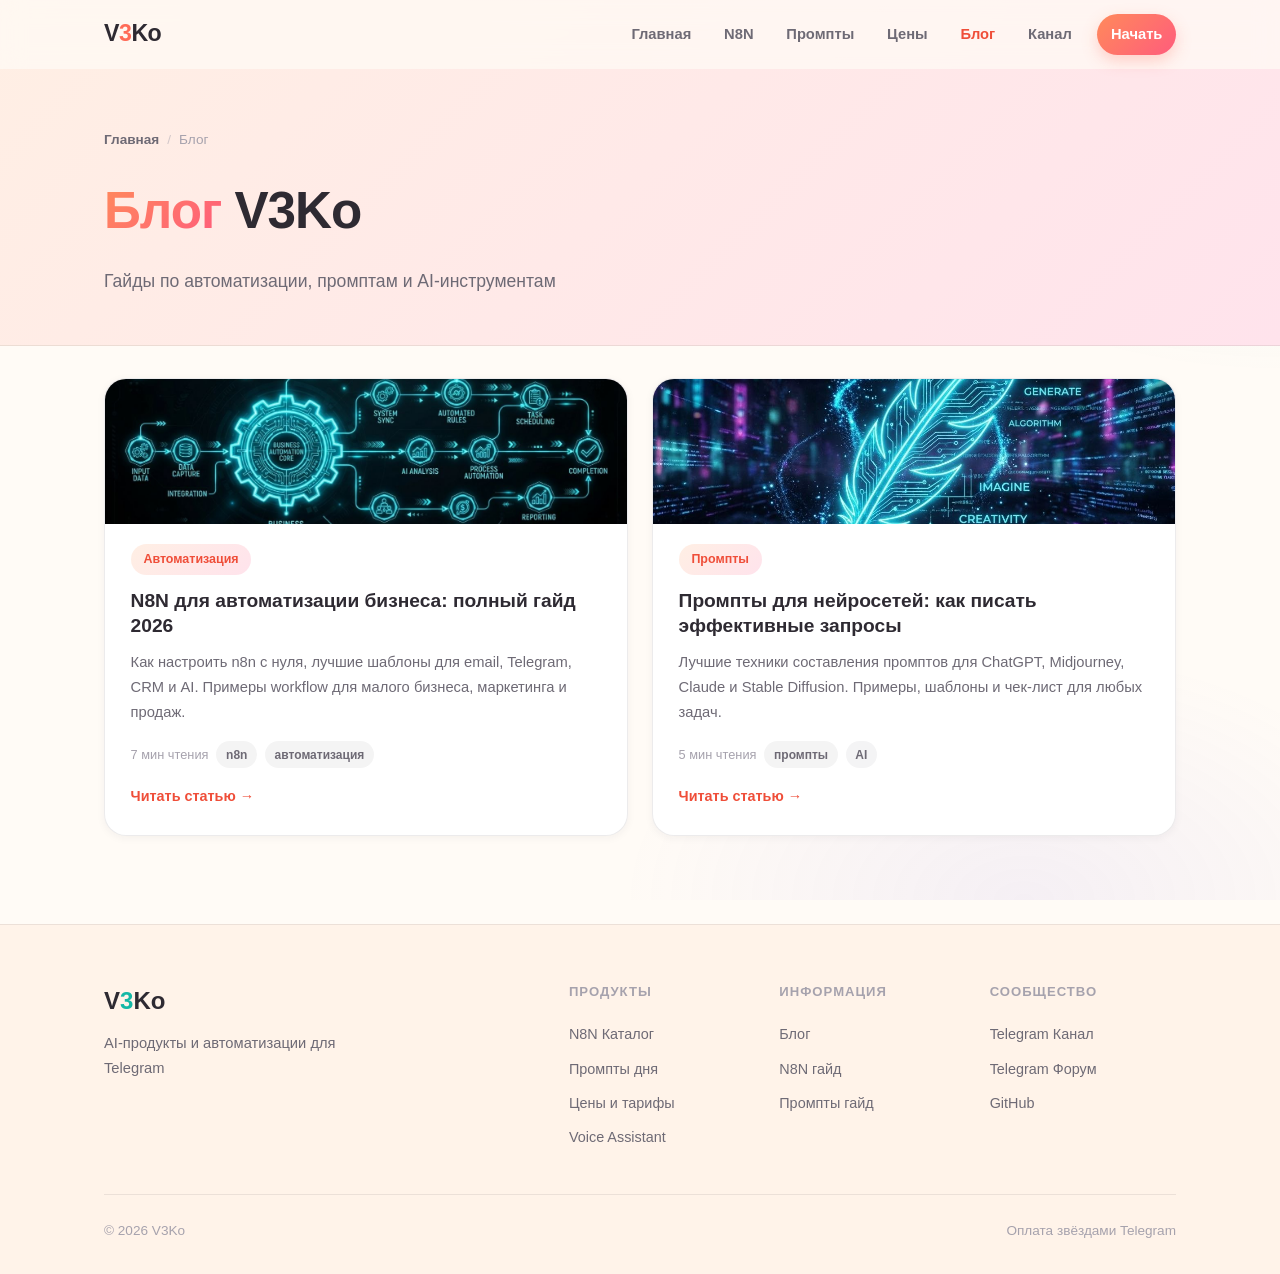
==== commit d975a1fa: "Кнопка «Начать» и промпт-CTA ведут на prompts.v3ko.ru; бот только для оплаты n8n Co-Authored-By: Cla" ====
--- a/blog/index.html
+++ b/blog/index.html
@@ -37,12 +37,12 @@
     <a href="/" class="logo">V<span>3</span>Ko</a>
     <div class="nl">
       <a href="/">Главная</a>
-      <a href="../n8n.html">N8N</a>
-      <a href="../prompts.html">Промпты</a>
-      <a href="../pricing.html">Цены</a>
+      <a href="../n8n/">N8N</a>
+      <a href="../prompts/">Промпты</a>
+      <a href="../pricing/">Цены</a>
       <a href="../blog/" class="active">Блог</a>
       <a href="https://t.me/ai_vmasterke">Канал</a>
-      <a href="https://t.me/Rob46_bot" class="nav-cta">Начать</a>
+      <a href="https://prompts.v3ko.ru" class="nav-cta">Начать</a>
     </div>
     <button class="nt" id="nt" aria-label="Меню"><span></span><span></span><span></span></button>
   </div>
@@ -98,9 +98,9 @@
       <div class="fl2">
         <div class="fc2">
           <h5>Продукты</h5>
-          <a href="../n8n.html">N8N Каталог</a>
-          <a href="../prompts.html">Промпты дня</a>
-          <a href="../pricing.html">Цены и тарифы</a>
+          <a href="../n8n/">N8N Каталог</a>
+          <a href="../prompts/">Промпты дня</a>
+          <a href="../pricing/">Цены и тарифы</a>
           <a href="https://t.me/VoiceV3k_bot">Voice Assistant</a>
         </div>
         <div class="fc2">
--- a/css/style.css
+++ b/css/style.css
@@ -475,6 +475,16 @@
 .blog-card h3 a:hover { color: var(--coral-d); }
 .b-excerpt { color: var(--ink2); font-size: .92rem; margin-bottom: 1rem; }
 .b-meta { display: flex; align-items: center; gap: .5rem; flex-wrap: wrap; font-size: .8rem; color: var(--ink3); }
+.b-read {
+  display: inline-block;
+  margin-top: 1rem;
+  color: var(--coral-d);
+  font-size: .9rem;
+  font-weight: 800;
+  text-decoration: none;
+  transition: gap var(--t), opacity var(--t);
+}
+.b-read:hover { opacity: .75; }
 .tag {
   padding: .2rem .6rem;
   background: rgba(46,42,50,.05);
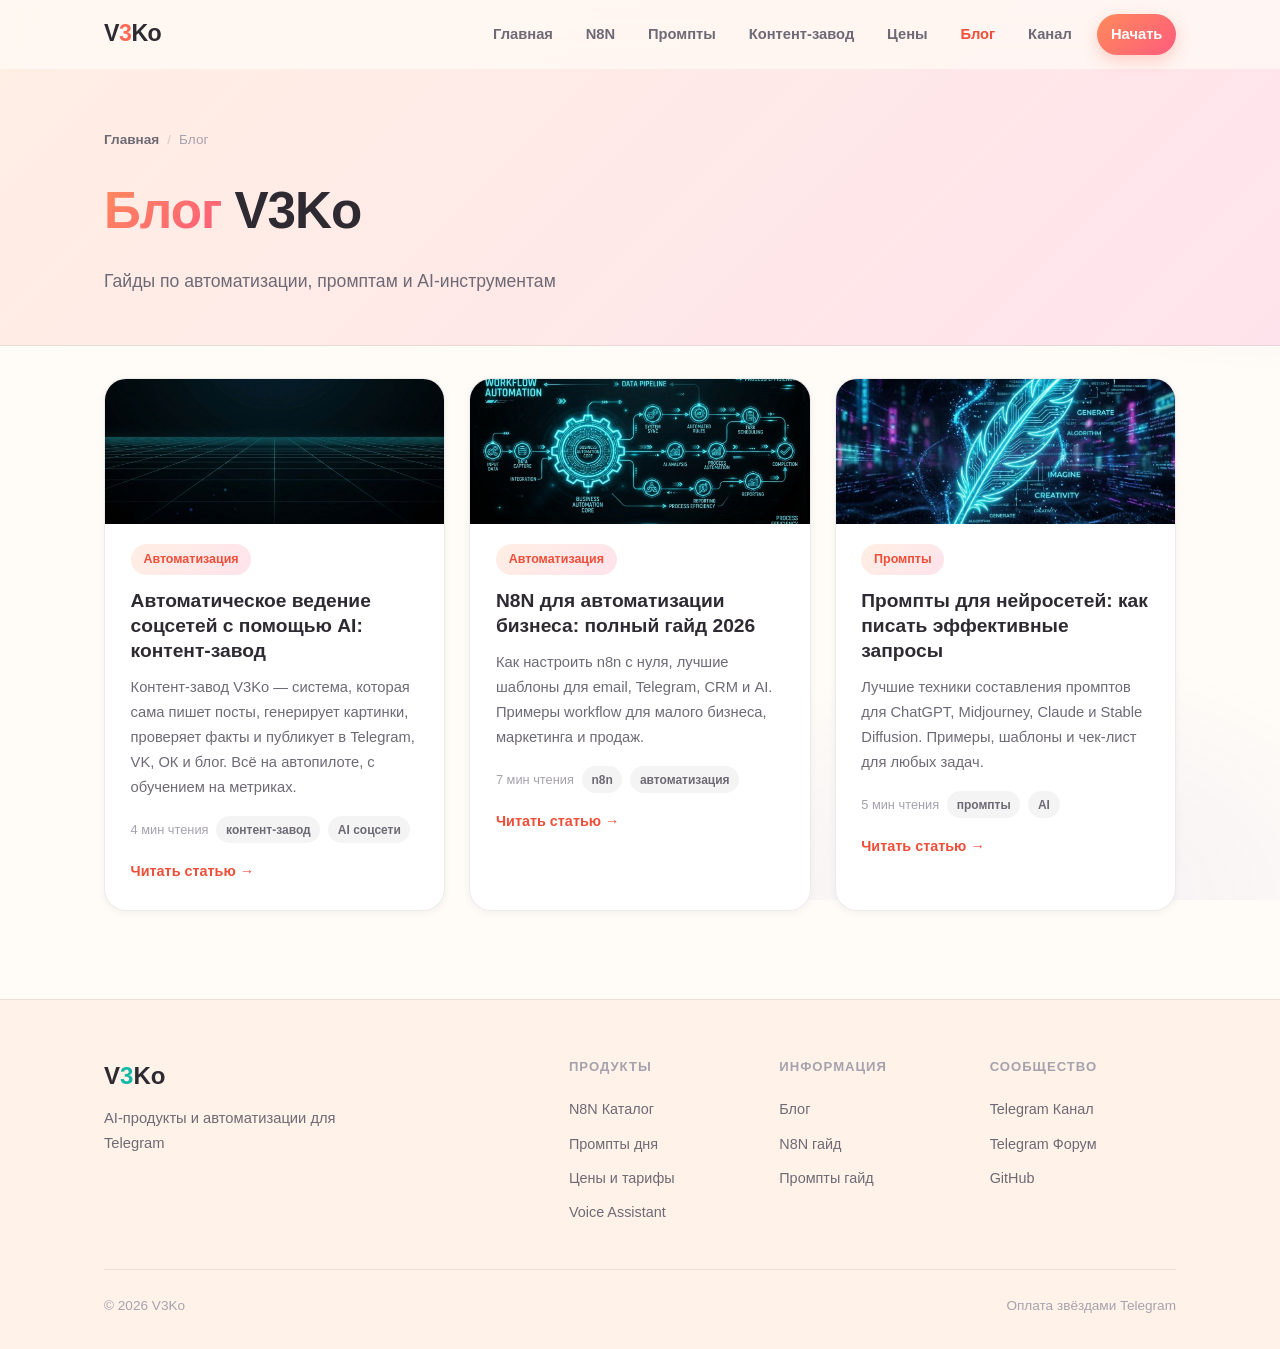
==== commit 0379e0db: "Лендинг контент-завода, og-image PNG, автогенерация блога - zavod.html: страница-витрина контент-зав" ====
--- a/blog/index.html
+++ b/blog/index.html
@@ -8,7 +8,7 @@
   <meta name="keywords" content="блог, AI статьи, n8n гайд, промпты уроки, автоматизация бизнеса">
   <meta property="og:title" content="Блог V3Ko — AI, автоматизация, промпты">
   <meta property="og:description" content="Гайды по n8n, промптам и AI-инструментам для бизнеса и творчества.">
-  <meta property="og:image" content="https://v3ko.ru/public/og-image.svg">
+  <meta property="og:image" content="https://v3ko.ru/public/og-image.png">
   <meta property="og:url" content="https://v3ko.ru/blog/">
   <meta property="og:type" content="blog">
   <link rel="canonical" href="https://v3ko.ru/blog/">
@@ -39,6 +39,7 @@
       <a href="/">Главная</a>
       <a href="../n8n/">N8N</a>
       <a href="../prompts/">Промпты</a>
+      <a href="../zavod/">Контент-завод</a>
       <a href="../pricing/">Цены</a>
       <a href="../blog/" class="active">Блог</a>
       <a href="https://t.me/ai_vmasterke">Канал</a>
@@ -62,6 +63,17 @@
 <section class="sec" style="padding-top:2rem">
   <div class="container">
     <div class="blog-grid">
+      <div class="blog-card reveal" style="--blog-img:url('../public/bg-abstract.jpg')">
+        <div class="b-cat">Автоматизация</div>
+        <h3><a href="avtomaticheskoe-vedenie-socsetej-s-ai-kontent-zavod.html">Автоматическое ведение соцсетей с помощью AI: контент-завод</a></h3>
+        <div class="b-excerpt">Контент-завод V3Ko — система, которая сама пишет посты, генерирует картинки, проверяет факты и публикует в Telegram, VK, ОК и блог. Всё на автопилоте, с обучением на метриках.</div>
+        <div class="b-meta">
+          <span>4 мин чтения</span>
+          <span class="tag">контент-завод</span>
+          <span class="tag">AI соцсети</span>
+        </div>
+        <a href="avtomaticheskoe-vedenie-socsetej-s-ai-kontent-zavod.html" class="b-read">Читать статью →</a>
+      </div>
       <div class="blog-card reveal" style="--blog-img:url('../public/blog-n8n.jpg')">
         <div class="b-cat">Автоматизация</div>
         <h3><a href="n8n-avtomatizacia-biznesa.html">N8N для автоматизации бизнеса: полный гайд 2026</a></h3>
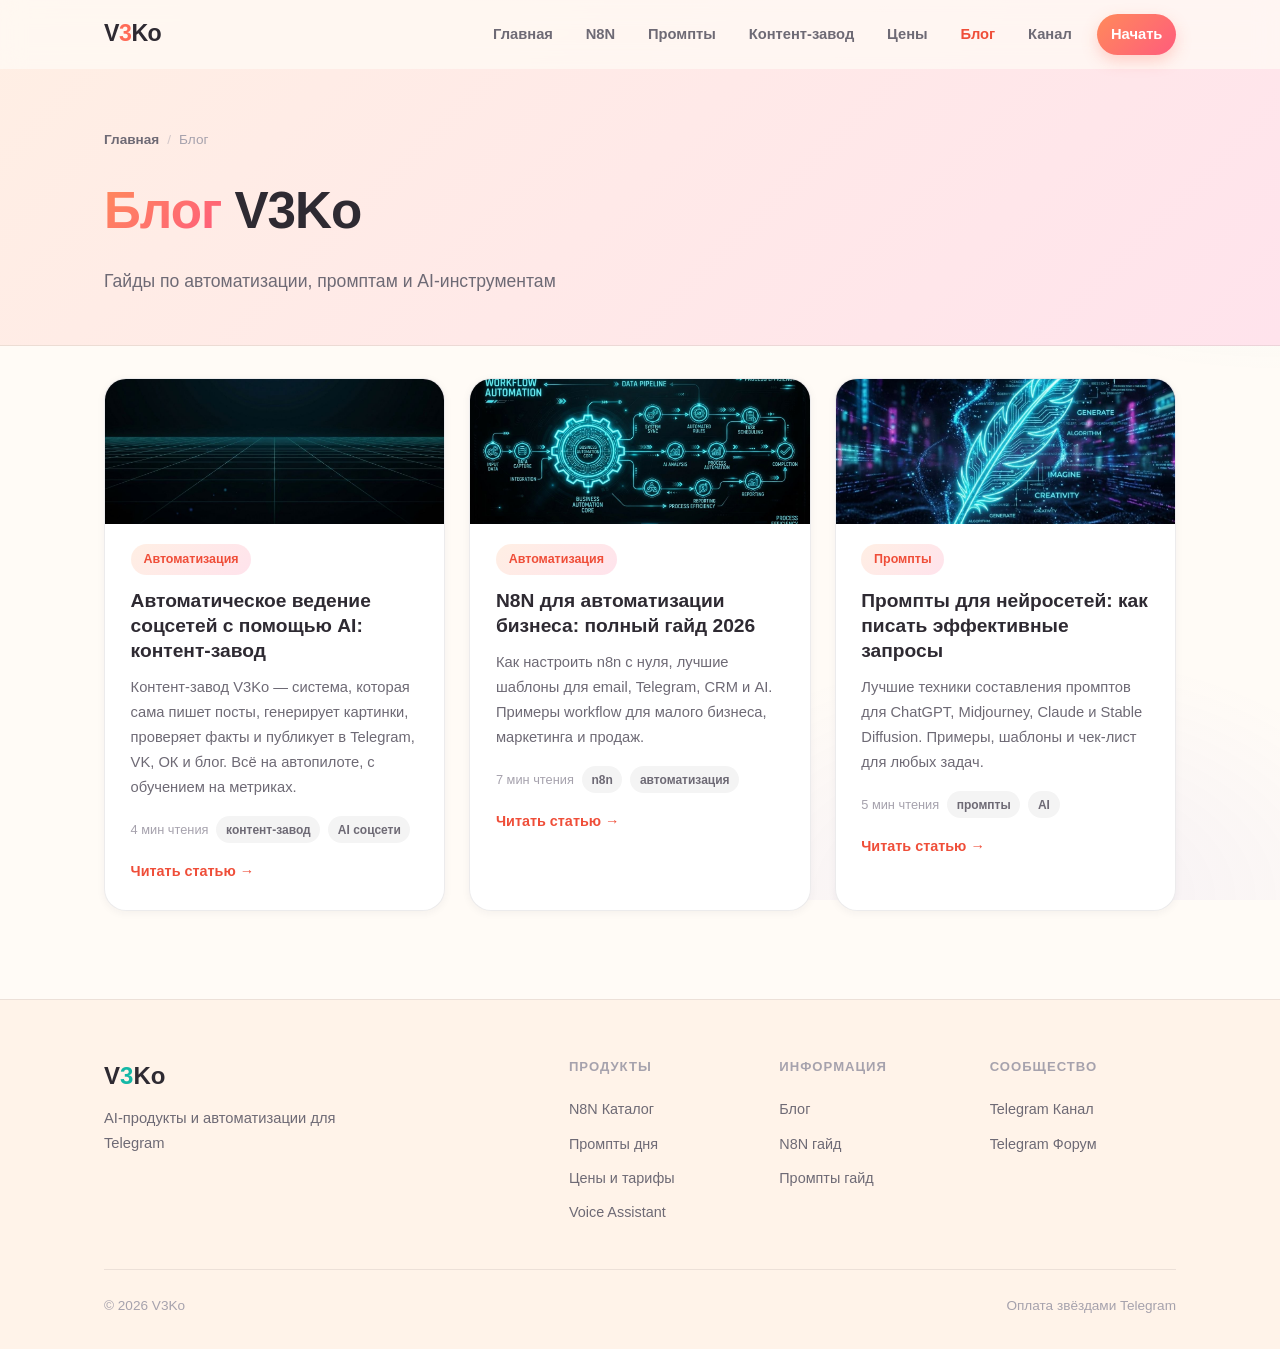
==== commit c404819e: "Убрать ссылку на GitHub из футера всех страниц и шаблона blog_gen Co-Authored-By: Claude Fable 5 <no" ====
--- a/blog/index.html
+++ b/blog/index.html
@@ -125,7 +125,6 @@
           <h5>Сообщество</h5>
           <a href="https://t.me/ai_vmasterke">Telegram Канал</a>
           <a href="https://t.me/vmasterke">Telegram Форум</a>
-          <a href="https://github.com/manoliur">GitHub</a>
         </div>
       </div>
     </div>
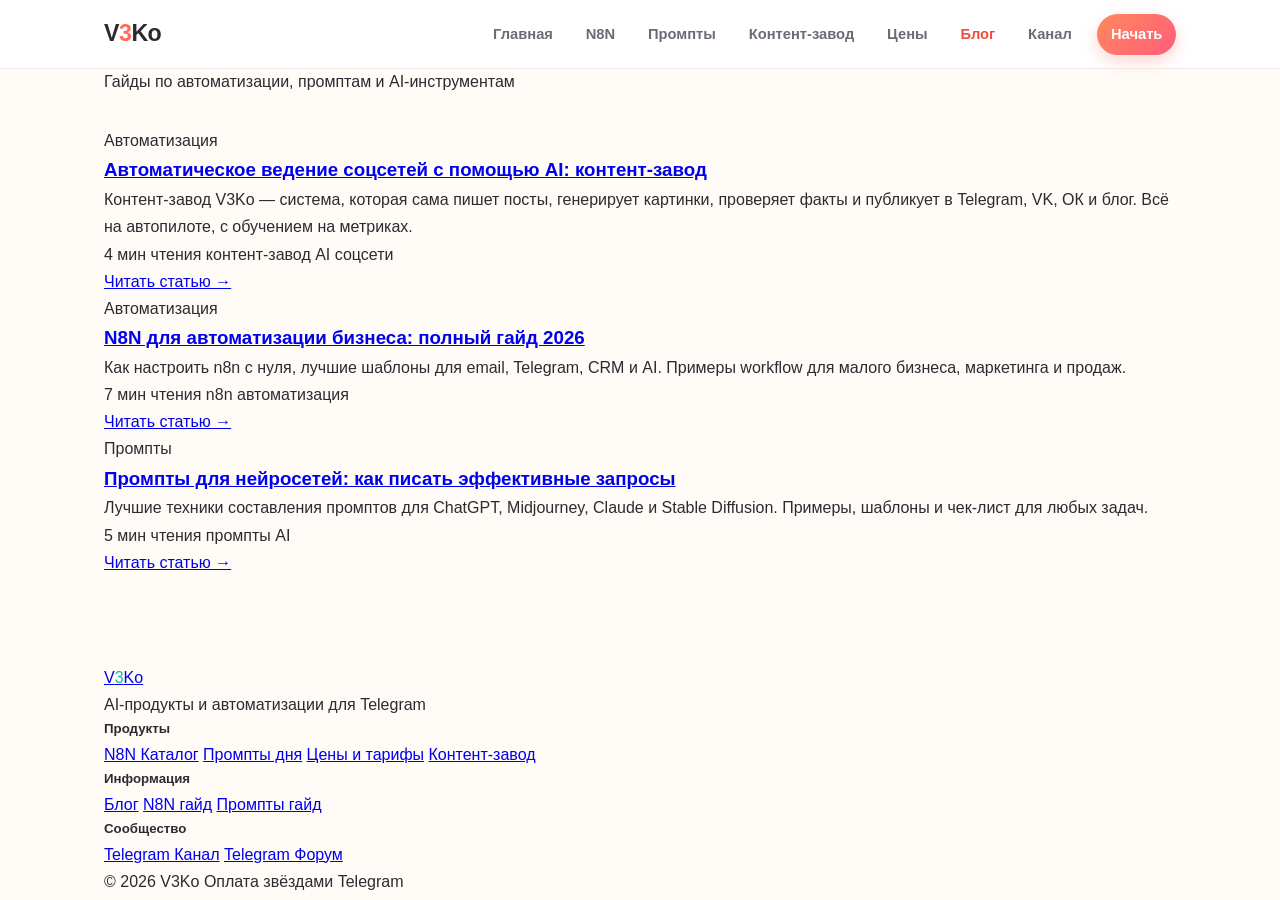
==== commit e23063d2: "Remove references to deleted projects (Voice Assistant, VK Auto Poster)" ====
--- a/blog/index.html
+++ b/blog/index.html
@@ -113,7 +113,7 @@
           <a href="../n8n/">N8N Каталог</a>
           <a href="../prompts/">Промпты дня</a>
           <a href="../pricing/">Цены и тарифы</a>
-          <a href="https://t.me/VoiceV3k_bot">Voice Assistant</a>
+          <a href="/zavod/">Контент-завод</a>
         </div>
         <div class="fc2">
           <h5>Информация</h5>
--- a/css/style.css
+++ b/css/style.css
@@ -65,17 +65,9 @@
   position: relative;
 }
 
-/* Мягкое тёплое сияние на фоне вместо тёмной текстуры */
+/* Твёрдый фон вместо сияний */
 body::before {
-  content: '';
-  position: fixed;
-  inset: 0;
-  background:
-    radial-gradient(60% 50% at 15% 0%, rgba(255,164,91,.14), transparent 70%),
-    radial-gradient(50% 45% at 100% 10%, rgba(20,184,166,.10), transparent 70%),
-    radial-gradient(45% 40% at 80% 100%, rgba(124,107,232,.08), transparent 70%);
-  pointer-events: none;
-  z-index: 0;
+  display: none;
 }
 
 .navbar, .hero, .sec, .sb, .cta-sec, .ftr, .page-header, .article, .pricing-grid {
@@ -88,10 +80,7 @@
 .container { max-width: 1120px; margin: 0 auto; padding: 0 1.5rem; }
 
 .gradient-text {
-  background: var(--grad);
-  -webkit-background-clip: text;
-  -webkit-text-fill-color: transparent;
-  background-clip: text;
+  color: var(--coral);
 }
 
 img { max-width: 100%; }
@@ -133,14 +122,12 @@
   position: fixed;
   top: 0; left: 0; right: 0;
   z-index: 100;
-  transition: background var(--t), box-shadow var(--t), backdrop-filter var(--t);
-  background: rgba(255,251,246,.72);
-  backdrop-filter: blur(12px);
-  -webkit-backdrop-filter: blur(12px);
-  border-bottom: 1px solid transparent;
+  transition: background var(--t), box-shadow var(--t);
+  background: var(--card);
+  border-bottom: 1px solid var(--border);
 }
 .navbar.scrolled {
-  background: rgba(255,251,246,.9);
+  background: var(--card);
   box-shadow: var(--sh-sm);
   border-bottom-color: var(--border);
 }
@@ -244,7 +231,7 @@
   box-shadow: var(--sh-sm);
   margin-bottom: 1.5rem;
 }
-.hero-badge::before { content: '✨'; }
+.hero-badge::before { content: '★'; }
 .hero-t {
   font-size: clamp(2.4rem, 6vw, 4.2rem);
   line-height: 1.08;
@@ -266,9 +253,7 @@
 .h-st-n {
   font-size: 2.2rem;
   font-weight: 800;
-  background: var(--grad);
-  -webkit-background-clip: text; background-clip: text;
-  -webkit-text-fill-color: transparent;
+  color: var(--coral);
   line-height: 1.1;
 }
 .h-st-p { display: none; }
@@ -303,6 +288,7 @@
   gap: 1.5rem;
 }
 .prod-card {
+.prod-card {
   position: relative;
   background: var(--card);
   border: 1px solid var(--border);
@@ -312,7 +298,6 @@
   transition: transform var(--t), box-shadow var(--t), border-color var(--t);
   overflow: hidden;
 }
-.prod-card:hover { transform: translateY(-6px); box-shadow: var(--sh-lg); border-color: rgba(255,107,87,.3); }
 .icon-svg {
   width: 68px; height: 68px;
   display: flex; align-items: center; justify-content: center;
@@ -644,6 +629,11 @@
   align-items: center;
   justify-content: space-between;
   gap: .8rem;
+.cat-chip {
+  display: flex;
+  align-items: center;
+  justify-content: space-between;
+  gap: .8rem;
   padding: 1.1rem 1.3rem;
   background: var(--card);
   border: 1px solid var(--border);
@@ -653,7 +643,6 @@
   box-shadow: var(--sh-sm);
   transition: transform var(--t), box-shadow var(--t), border-color var(--t);
 }
-.cat-chip:hover { transform: translateY(-3px); box-shadow: var(--sh); border-color: rgba(255,107,87,.3); }
 .count {
   flex-shrink: 0;
   font-size: .82rem;
@@ -671,6 +660,7 @@
   margin-top: 1.5rem;
 }
 .ex-card {
+.ex-card {
   position: relative;
   background: var(--card);
   border: 1px solid var(--border);
@@ -680,7 +670,6 @@
   overflow: hidden;
   transition: transform var(--t), box-shadow var(--t);
 }
-.ex-card:hover { transform: translateY(-4px); box-shadow: var(--sh); }
 .ex-card h4 { font-size: 1.1rem; font-weight: 800; margin-bottom: .5rem; color: var(--ink); }
 .ex-card p { color: var(--ink2); font-size: .9rem; margin-bottom: .8rem; }
 .use {
@@ -699,8 +688,7 @@
   display: flex;
   align-items: center;
   justify-content: center;
-  background: rgba(255,251,246,.72);
-  backdrop-filter: blur(2px);
+  background: rgba(255,251,246,.85);
 }
 .paywall-inner, .lock-inner { text-align: center; }
 .paywall-inner p, .lock-inner p { font-weight: 800; color: var(--ink); margin-bottom: .7rem; }
@@ -724,6 +712,7 @@
   margin-top: 1.5rem;
 }
 .p-card {
+.p-card {
   position: relative;
   background: var(--card);
   border: 1px solid var(--border);
@@ -733,7 +722,6 @@
   overflow: hidden;
   transition: transform var(--t), box-shadow var(--t);
 }
-.p-card:hover { transform: translateY(-4px); box-shadow: var(--sh); }
 .p-card .cat {
   display: inline-block;
   font-size: .78rem;
@@ -895,8 +883,7 @@
     flex-direction: column;
     align-items: stretch;
     gap: .2rem;
-    background: rgba(255,251,246,.98);
-    backdrop-filter: blur(14px);
+    background: var(--card);
     padding: 1rem 1.5rem 1.5rem;
     border-bottom: 1px solid var(--border);
     box-shadow: var(--sh);
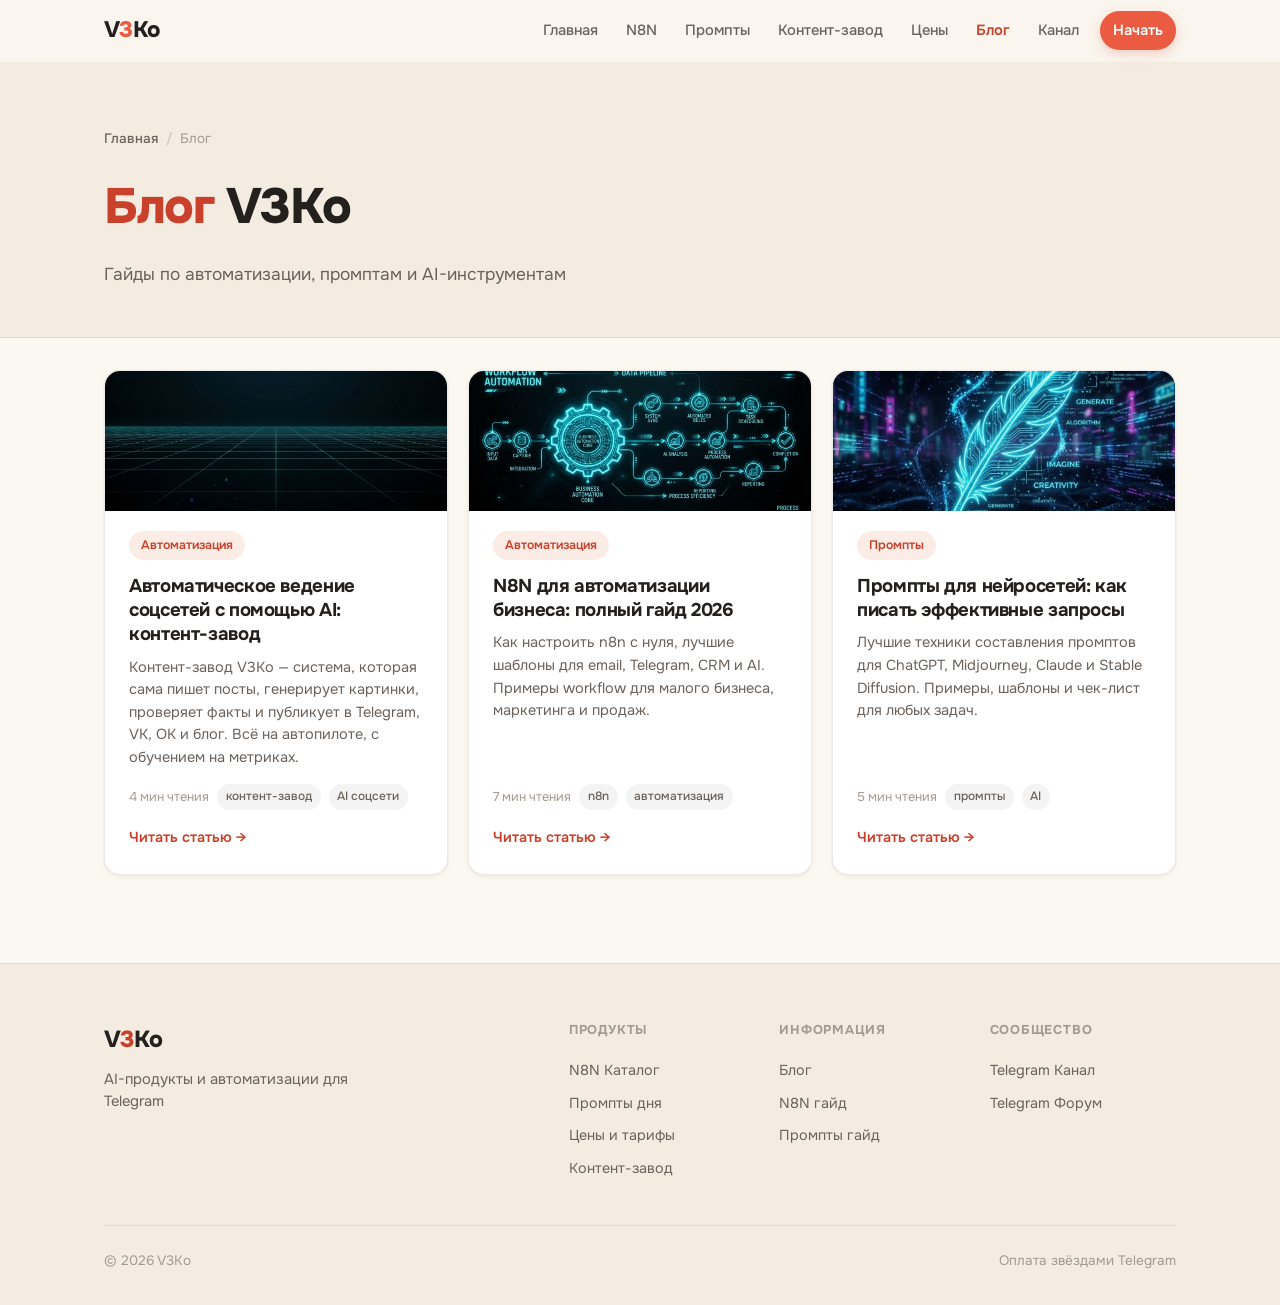
==== commit 3eb8fa87: "Cache-busting: ?v=20260716 к style.css на всех страницах — вернувшиеся посетители сразу видят редиза" ====
--- a/blog/index.html
+++ b/blog/index.html
@@ -13,7 +13,7 @@
   <meta property="og:type" content="blog">
   <link rel="canonical" href="https://v3ko.ru/blog/">
   <link rel="icon" type="image/svg+xml" href="../public/favicon.svg">
-  <link rel="stylesheet" href="../css/style.css">
+  <link rel="stylesheet" href="../css/style.css?v=20260716">
   <script type="application/ld+json">{
     "@context": "https://schema.org",
     "@type": "Blog",
--- a/css/style.css
+++ b/css/style.css
@@ -1,87 +1,99 @@
 /* ============================================================
-   V3Ko — Friendly Light Redesign
-   Тёплая, светлая, дружелюбная тема для новичков.
-   Палитра: кремовый фон + коралл + мятный акцент.
+   V3Ko — Warm Editorial Redesign (taste-skill pass)
+   Тёплая, дружелюбная, но осознанная тема.
+   Один зафиксированный акцент: коралл. Шрифт: Onest.
+   Диалы: VARIANCE 6 / MOTION 4 / DENSITY 3.
    ============================================================ */
 
+@import url('https://fonts.googleapis.com/css2?family=Onest:wght@400;500;600;700;800&display=swap');
+
 :root {
-  /* Поверхности */
-  --bg:      #FFFBF6;   /* тёплый кремовый фон */
-  --bg2:     #FFF3E9;   /* мягкий персиковый (секции) */
+  /* Поверхности — одно тёплое семейство, без резких скачков тона */
+  --bg:      #FBF7F1;   /* тёплая бумага */
+  --bg2:     #F4ECE1;   /* мягкий песочный (секции), тот же оттенок */
   --card:    #FFFFFF;
-  --card-h:  #FFFDFA;
-  --border:  rgba(46,42,50,.09);
-  --border2: rgba(46,42,50,.14);
-
-  /* Текст (алиасы старых имён — их используют inline-стили) */
-  --ink:   #2E2A32;
-  --ink2:  #6E6A75;
-  --ink3:  #A6A2AD;
-  --text:  #2E2A32;
-  --text2: #6E6A75;
-  --text3: #A6A2AD;
-
-  /* Акценты */
-  --coral:   #FF6B57;
-  --coral-d: #EF4E39;
-  --peach:   #FFA45B;
-  --teal:    #14B8A6;   /* мятный акцент */
-  --violet:  #7C6BE8;
-  --gold:    #FFB627;
-  --cyan:    #14B8A6;   /* алиас: старые inline color:var(--cyan) → мята */
-  --blue:    #FF6B57;
-
-  --grad:      linear-gradient(135deg,#FF8A5B,#FF5C7C);
-  --grad-teal: linear-gradient(135deg,#25C9B7,#159FC9);
-  --grad-soft: linear-gradient(135deg,#FFEFE4,#FFE3EC);
-
-  /* Тени — мягкие, тёплые */
-  --sh-sm: 0 2px 8px rgba(46,42,50,.05);
-  --sh:    0 6px 20px rgba(255,107,87,.08), 0 2px 8px rgba(46,42,50,.05);
-  --sh-lg: 0 16px 40px rgba(255,107,87,.14), 0 6px 16px rgba(46,42,50,.07);
-
-  /* Радиусы — крупные, дружелюбные */
-  --r-sm: 12px;
-  --r:    16px;
-  --r-lg: 22px;
-  --r-xl: 30px;
+  --card-h:  #FFFCF8;
+  --border:  rgba(60,48,38,.10);
+  --border2: rgba(60,48,38,.16);
+
+  /* Текст — один тёплый серый ряд */
+  --ink:   #23201D;
+  --ink2:  #6A625B;
+  --ink3:  #A39A90;
+  --text:  #23201D;
+  --text2: #6A625B;
+  --text3: #A39A90;
+
+  /* ЕДИНСТВЕННЫЙ акцент — коралл (насыщенность < 80%). Заблокирован на всю страницу. */
+  --coral:      #EA5B41;
+  --coral-d:    #C9412A;   /* контраст для текста по белому (WCAG AA) */
+  --coral-soft: #FBEDE6;   /* тонкая тёплая подложка */
+
+  /* Алиасы старых inline-переменных → всё сводится к одному акценту/нейтралям.
+     Так существующая разметка не ломается, а палитра унифицируется. */
+  --peach:  #EA5B41;
+  --teal:   #C9412A;
+  --cyan:   #C9412A;
+  --violet: #EA5B41;
+  --gold:   #C9412A;
+  --blue:   #EA5B41;
+
+  /* «Градиенты» — только одноцветные, тон-в-тон (никакой AI-радуги) */
+  --grad:      linear-gradient(180deg,#EE6349,#E24C31);
+  --grad-teal: linear-gradient(180deg,#EE6349,#E24C31);
+  --grad-soft: linear-gradient(135deg,#FBEEE7,#F8E6DC);
+
+  /* Тени — тёплые, тонкие, один источник света */
+  --sh-sm: 0 1px 2px rgba(60,40,30,.04), 0 2px 6px rgba(60,40,30,.045);
+  --sh:    0 4px 14px rgba(210,80,50,.08), 0 2px 6px rgba(60,40,30,.05);
+  --sh-lg: 0 18px 40px rgba(210,80,50,.13), 0 6px 16px rgba(60,40,30,.07);
+
+  /* Радиусы — правило формы: кнопки=pill, карточки=16, инпуты=10, чипы=pill */
+  --r-sm: 10px;
+  --r:    12px;
+  --r-lg: 16px;
+  --r-xl: 20px;
   --pill: 999px;
 
-  --t: .35s cubic-bezier(.22,1,.36,1);
+  --t: .28s cubic-bezier(.22,1,.36,1);
+
+  /* z-index шкала */
+  --z-nav: 100;
 }
 
 * { margin: 0; padding: 0; box-sizing: border-box; }
 html { scroll-behavior: smooth; }
 
 body {
-  font-family: 'Inter', -apple-system, BlinkMacSystemFont, 'Segoe UI', sans-serif;
+  font-family: 'Onest', -apple-system, BlinkMacSystemFont, 'Segoe UI', sans-serif;
   background: var(--bg);
   color: var(--ink);
-  line-height: 1.7;
+  line-height: 1.65;
   overflow-x: hidden;
   -webkit-font-smoothing: antialiased;
   -moz-osx-font-smoothing: grayscale;
   text-rendering: optimizeLegibility;
   position: relative;
 }
-
-/* Твёрдый фон вместо сияний */
-body::before {
-  display: none;
-}
+body::before { display: none; }
 
 .navbar, .hero, .sec, .sb, .cta-sec, .ftr, .page-header, .article, .pricing-grid {
   position: relative;
   z-index: 1;
 }
 
-::selection { background: rgba(255,107,87,.22); color: var(--coral-d); }
+::selection { background: rgba(234,91,65,.20); color: var(--coral-d); }
+
+:focus-visible {
+  outline: 2.5px solid var(--coral);
+  outline-offset: 2px;
+  border-radius: 4px;
+}
 
 .container { max-width: 1120px; margin: 0 auto; padding: 0 1.5rem; }
 
-.gradient-text {
-  color: var(--coral);
-}
+/* Раньше был мульти-цветный градиентный текст — теперь просто акцент */
+.gradient-text { color: var(--coral-d); }
 
 img { max-width: 100%; }
 
@@ -91,81 +103,88 @@
   align-items: center;
   justify-content: center;
   gap: .5rem;
-  padding: .85rem 1.6rem;
-  border-radius: var(--pill);
-  font-weight: 700;
+  padding: .8rem 1.55rem;
+  border-radius: var(--pill);
+  font-weight: 600;
   font-size: .95rem;
+  letter-spacing: -.01em;
   text-decoration: none;
   cursor: pointer;
   border: 1.5px solid transparent;
-  transition: transform var(--t), box-shadow var(--t), background var(--t), border-color var(--t);
+  transition: transform var(--t), box-shadow var(--t), background var(--t), border-color var(--t), color var(--t);
   white-space: nowrap;
 }
 .btn-p {
   background: var(--grad);
   color: #fff;
-  box-shadow: 0 8px 20px rgba(255,107,87,.28);
-}
-.btn-p:hover { transform: translateY(-2px); box-shadow: 0 14px 30px rgba(255,107,87,.38); }
+  box-shadow: 0 4px 12px rgba(210,70,45,.22);
+}
+.btn-p:hover { transform: translateY(-2px); box-shadow: 0 10px 22px rgba(210,70,45,.30); }
+.btn-p:active { transform: translateY(0) scale(.985); box-shadow: 0 3px 8px rgba(210,70,45,.24); }
 .btn-s {
   background: #fff;
   color: var(--coral-d);
   border-color: var(--border2);
   box-shadow: var(--sh-sm);
 }
-.btn-s:hover { transform: translateY(-2px); border-color: var(--coral); color: var(--coral-d); box-shadow: var(--sh); }
-.btn-sm { padding: .6rem 1.15rem; font-size: .87rem; }
-.btn-l  { padding: 1rem 2rem; font-size: 1.02rem; }
+.btn-s:hover { transform: translateY(-2px); border-color: var(--coral); box-shadow: var(--sh); }
+.btn-s:active { transform: translateY(0) scale(.985); }
+.btn-sm { padding: .58rem 1.1rem; font-size: .87rem; }
+.btn-l  { padding: .95rem 1.9rem; font-size: 1.02rem; }
 
 /* ===================== NAVBAR ===================== */
 .navbar {
   position: fixed;
   top: 0; left: 0; right: 0;
-  z-index: 100;
-  transition: background var(--t), box-shadow var(--t);
-  background: var(--card);
-  border-bottom: 1px solid var(--border);
+  z-index: var(--z-nav);
+  transition: background var(--t), box-shadow var(--t), border-color var(--t);
+  background: rgba(251,247,241,.85);
+  backdrop-filter: saturate(140%) blur(12px);
+  -webkit-backdrop-filter: saturate(140%) blur(12px);
+  border-bottom: 1px solid transparent;
 }
 .navbar.scrolled {
-  background: var(--card);
-  box-shadow: var(--sh-sm);
+  background: rgba(251,247,241,.92);
+  box-shadow: 0 1px 0 var(--border), var(--sh-sm);
   border-bottom-color: var(--border);
 }
 .nv {
   max-width: 1120px;
   margin: 0 auto;
-  padding: .85rem 1.5rem;
+  padding: .7rem 1.5rem;
   display: flex;
   align-items: center;
   justify-content: space-between;
+  min-height: 60px;
 }
 .logo {
-  font-size: 1.45rem;
+  font-size: 1.4rem;
   font-weight: 800;
   color: var(--ink);
   text-decoration: none;
-  letter-spacing: -.5px;
+  letter-spacing: -.03em;
 }
 .logo span { color: var(--coral); }
-.nl { display: flex; align-items: center; gap: .35rem; }
+.nl { display: flex; align-items: center; gap: .15rem; }
 .nl a {
-  padding: .5rem .85rem;
+  padding: .45rem .8rem;
   color: var(--ink2);
   text-decoration: none;
+  font-weight: 500;
+  font-size: .92rem;
+  border-radius: var(--pill);
+  transition: color var(--t), background var(--t);
+}
+.nl a:hover { color: var(--ink); background: rgba(60,48,38,.05); }
+.nl a.active { color: var(--coral-d); font-weight: 600; }
+.nl a.nav-cta {
+  background: var(--coral);
+  color: #fff !important;
   font-weight: 600;
-  font-size: .92rem;
-  border-radius: var(--pill);
-  transition: color var(--t), background var(--t);
-}
-.nl a:hover { color: var(--ink); background: rgba(46,42,50,.05); }
-.nl a.active { color: var(--coral-d); }
-.nl a.nav-cta {
-  background: var(--grad);
-  color: #fff !important;
-  box-shadow: 0 6px 16px rgba(255,107,87,.28);
+  box-shadow: 0 4px 12px rgba(210,70,45,.22);
   margin-left: .4rem;
 }
-.nl a.nav-cta:hover { transform: translateY(-1px); background: var(--grad); }
+.nl a.nav-cta:hover { transform: translateY(-1px); background: var(--coral-d); }
 
 .nt {
   display: none;
@@ -176,38 +195,24 @@
   cursor: pointer;
   padding: 6px;
 }
-.nt span {
-  width: 24px; height: 2.5px;
-  background: var(--ink);
-  border-radius: 3px;
-  transition: var(--t);
-}
+.nt span { width: 24px; height: 2.5px; background: var(--ink); border-radius: 3px; transition: var(--t); }
 .nt.active span:nth-child(1) { transform: translateY(7.5px) rotate(45deg); }
 .nt.active span:nth-child(2) { opacity: 0; }
 .nt.active span:nth-child(3) { transform: translateY(-7.5px) rotate(-45deg); }
 
 /* ===================== HERO ===================== */
 .hero {
-  min-height: 92vh;
+  min-height: auto;
   display: flex;
   align-items: center;
-  padding: 7rem 0 4rem;
+  padding: 8.5rem 0 4.5rem;
   overflow: hidden;
 }
-/* Тёмные неоновые картинки прячем — тема светлая */
+/* Тёмные неоновые картинки и декоративные blur-орбы прячем полностью */
 .hero-bg-image, .hero-bg-overlay, .hero-bg-grid,
 .page-header-bg, .page-header-overlay,
-.h-bg, .h-bg-img, .h-grid { display: none; }
-
-.hero-orbs, .h-orbs { position: absolute; inset: 0; pointer-events: none; z-index: 0; overflow: hidden; }
-.orb {
-  position: absolute;
-  border-radius: 50%;
-  filter: blur(70px);
-  opacity: .5;
-}
-.orb-1 { width: 380px; height: 380px; background: radial-gradient(circle,#FFB27C,transparent 70%); top: -60px; right: -40px; }
-.orb-2 { width: 320px; height: 320px; background: radial-gradient(circle,#8FE9DD,transparent 70%); bottom: -80px; left: -60px; }
+.h-bg, .h-bg-img, .h-grid,
+.hero-orbs, .h-orbs, .orb { display: none; }
 
 .hero-c, .h-c {
   position: relative;
@@ -220,267 +225,281 @@
 .hero-badge {
   display: inline-flex;
   align-items: center;
-  gap: .4rem;
-  padding: .45rem 1rem;
-  background: #fff;
-  border: 1px solid var(--border);
-  border-radius: var(--pill);
-  font-size: .85rem;
-  font-weight: 700;
+  gap: .45rem;
+  padding: .42rem .95rem;
+  background: var(--coral-soft);
+  border: 1px solid rgba(234,91,65,.18);
+  border-radius: var(--pill);
+  font-size: .84rem;
+  font-weight: 600;
   color: var(--coral-d);
-  box-shadow: var(--sh-sm);
-  margin-bottom: 1.5rem;
-}
-.hero-badge::before { content: '★'; }
+  margin-bottom: 1.6rem;
+}
+.hero-badge::before {
+  content: '';
+  width: 7px; height: 7px;
+  border-radius: 50%;
+  background: var(--coral);
+}
 .hero-t {
-  font-size: clamp(2.4rem, 6vw, 4.2rem);
-  line-height: 1.08;
+  font-size: clamp(2.5rem, 6.2vw, 4.4rem);
+  line-height: 1.04;
   font-weight: 800;
-  letter-spacing: -1.5px;
-  margin-bottom: 1.3rem;
-  color: var(--ink);
+  letter-spacing: -.035em;
+  margin-bottom: 1.4rem;
+  color: var(--ink);
+  max-width: 16ch;
+  text-wrap: balance;
 }
 .hero-s {
-  font-size: clamp(1.05rem, 2vw, 1.3rem);
+  font-size: clamp(1.05rem, 1.6vw, 1.22rem);
   color: var(--ink2);
-  max-width: 620px;
+  max-width: 60ch;
   margin-bottom: 2.2rem;
   line-height: 1.6;
-}
-.h-a { display: flex; gap: 1rem; flex-wrap: wrap; margin-bottom: 3rem; }
-.h-st { display: flex; gap: 2.5rem; flex-wrap: wrap; }
+  text-wrap: pretty;
+}
+.hero-s strong { color: var(--ink); font-weight: 600; }
+.h-a { display: flex; gap: .9rem; flex-wrap: wrap; margin-bottom: 3.2rem; }
+.h-st { display: flex; gap: 3rem; flex-wrap: wrap; }
 .hero-stat { display: flex; flex-direction: column; }
 .h-st-n {
-  font-size: 2.2rem;
+  font-size: 2.15rem;
   font-weight: 800;
-  color: var(--coral);
+  color: var(--ink);
   line-height: 1.1;
+  letter-spacing: -.02em;
+  font-variant-numeric: tabular-nums;
 }
 .h-st-p { display: none; }
-.h-st-l { font-size: .9rem; color: var(--ink2); font-weight: 500; }
+.h-st-l { font-size: .88rem; color: var(--ink2); font-weight: 500; margin-top: .1rem; }
 
 /* ===================== SECTIONS ===================== */
 .sec { padding: 5.5rem 0; }
-.sh { text-align: center; max-width: 640px; margin: 0 auto 3.5rem; }
+.sh { text-align: center; max-width: 640px; margin: 0 auto 3.25rem; }
+/* Приглушённый label вместо кричащего uppercase-eyebrow над каждой секцией */
 .sl {
-  display: inline-block;
-  font-size: .82rem;
+  display: inline-flex;
+  align-items: center;
+  gap: .5rem;
+  font-size: .9rem;
+  font-weight: 600;
+  letter-spacing: 0;
+  text-transform: none;
+  color: var(--coral-d);
+  margin-bottom: .7rem;
+}
+.sl::before {
+  content: '';
+  width: 18px; height: 1.5px;
+  background: var(--coral);
+  border-radius: 2px;
+}
+.sh { display: flex; flex-direction: column; align-items: center; }
+.st {
+  font-size: clamp(1.8rem, 3.6vw, 2.55rem);
   font-weight: 800;
-  text-transform: uppercase;
-  letter-spacing: 1.5px;
-  color: var(--coral);
-  margin-bottom: .8rem;
-}
-.st {
-  font-size: clamp(1.8rem, 4vw, 2.6rem);
-  font-weight: 800;
-  letter-spacing: -1px;
-  line-height: 1.15;
-  color: var(--ink);
-  margin-bottom: 1rem;
-}
-.sd { font-size: 1.08rem; color: var(--ink2); line-height: 1.6; }
+  letter-spacing: -.03em;
+  line-height: 1.12;
+  color: var(--ink);
+  margin-bottom: .9rem;
+  text-wrap: balance;
+}
+.sd { font-size: 1.06rem; color: var(--ink2); line-height: 1.6; max-width: 56ch; text-wrap: pretty; }
 
 /* ===================== PRODUCTS ===================== */
 .prod-grid {
   display: grid;
   grid-template-columns: repeat(auto-fit, minmax(260px, 1fr));
-  gap: 1.5rem;
-}
-.prod-card {
+  gap: 1.25rem;
+}
 .prod-card {
   position: relative;
+  display: flex;
+  flex-direction: column;
   background: var(--card);
   border: 1px solid var(--border);
   border-radius: var(--r-lg);
-  padding: 2rem 1.7rem;
+  padding: 1.9rem 1.6rem;
   box-shadow: var(--sh-sm);
   transition: transform var(--t), box-shadow var(--t), border-color var(--t);
   overflow: hidden;
 }
+.prod-card:hover { transform: translateY(-4px); box-shadow: var(--sh); border-color: var(--border2); }
 .icon-svg {
-  width: 68px; height: 68px;
+  width: 54px; height: 54px;
   display: flex; align-items: center; justify-content: center;
-  background: var(--grad-soft);
+  background: var(--coral-soft);
+  color: var(--coral);
   border-radius: var(--r);
-  margin-bottom: 1.2rem;
-}
-.prod-card h3 { font-size: 1.25rem; font-weight: 800; margin-bottom: .6rem; color: var(--ink); }
-.prod-card p { color: var(--ink2); font-size: .95rem; margin-bottom: 1.1rem; }
+  margin-bottom: 1.15rem;
+}
+.icon-svg svg { width: 30px; height: 30px; }
+.prod-card h3 { font-size: 1.2rem; font-weight: 700; letter-spacing: -.02em; margin-bottom: .5rem; color: var(--ink); }
+.prod-card p { color: var(--ink2); font-size: .94rem; margin-bottom: 1.1rem; line-height: 1.55; }
 .price {
-  font-size: 1.5rem;
+  font-size: 1.4rem;
   font-weight: 800;
   color: var(--ink);
-  margin-bottom: 1.1rem;
-}
-.price-sub { font-size: .85rem; color: var(--ink3); font-weight: 600; }
-.prod-card-illustration, .prod-card-voice-deco {
-  position: absolute;
-  right: -20px; bottom: -20px;
-  width: 130px;
-  opacity: .14;
-  pointer-events: none;
-  z-index: 0;
-  transform: rotate(6deg);
-}
-.prod-card-illustration img, .prod-card-voice-deco img { border-radius: var(--r); }
+  margin-bottom: 1.05rem;
+  letter-spacing: -.02em;
+  font-variant-numeric: tabular-nums;
+}
+.price-sub { font-size: .82rem; color: var(--ink3); font-weight: 500; }
+/* Кнопка прижата к низу карточки — ровная линия CTA независимо от длины текста */
+.prod-card .btn { margin-top: auto; align-self: flex-start; }
+/* Декоративные повёрнутые полупрозрачные картинки — убираем (slop) */
+.prod-card-illustration, .prod-card-voice-deco { display: none; }
 .prod-card > * { position: relative; z-index: 1; }
 
 /* ===================== STATS BAND ===================== */
 .sb {
-  padding: 3rem 0;
+  padding: 2.75rem 0;
   background: var(--bg2);
   border-top: 1px solid var(--border);
   border-bottom: 1px solid var(--border);
 }
-.sg {
-  display: flex;
-  align-items: center;
-  justify-content: center;
-  gap: 1.5rem;
-  flex-wrap: wrap;
-}
+.sg { display: flex; align-items: center; justify-content: center; gap: 1.5rem; flex-wrap: wrap; }
 .si { display: flex; flex-direction: column; align-items: center; text-align: center; }
-.sn { font-size: clamp(1.8rem,4vw,2.6rem); font-weight: 800; line-height: 1; margin-bottom: .3rem; }
-.sd2 { font-size: .9rem; color: var(--ink2); font-weight: 600; }
-.sdv { width: 1px; height: 40px; background: var(--border2); }
+.sn {
+  font-size: clamp(1.8rem,3.6vw,2.5rem);
+  font-weight: 800;
+  line-height: 1;
+  margin-bottom: .35rem;
+  color: var(--ink);
+  letter-spacing: -.02em;
+  font-variant-numeric: tabular-nums;
+}
+.sn.gradient-text { color: var(--coral-d); }
+.sd2 { font-size: .88rem; color: var(--ink2); font-weight: 500; }
+.sdv { width: 1px; height: 38px; background: var(--border2); }
 
 /* ===================== FEATURES ===================== */
 .fg {
   display: grid;
   grid-template-columns: repeat(auto-fit, minmax(230px, 1fr));
-  gap: 1.5rem;
+  gap: 1.25rem;
 }
 .fc {
   background: var(--card);
   border: 1px solid var(--border);
   border-radius: var(--r-lg);
-  padding: 1.8rem 1.6rem;
+  padding: 1.7rem 1.5rem;
   box-shadow: var(--sh-sm);
-  transition: transform var(--t), box-shadow var(--t);
-}
-.fc:hover { transform: translateY(-5px); box-shadow: var(--sh); }
+  transition: transform var(--t), box-shadow var(--t), border-color var(--t);
+}
+.fc:hover { transform: translateY(-4px); box-shadow: var(--sh); border-color: var(--border2); }
+/* Все иконочные плитки — один акцент (лок цвета) */
 .fiv {
-  width: 52px; height: 52px;
+  width: 48px; height: 48px;
   display: flex; align-items: center; justify-content: center;
   border-radius: var(--r-sm);
-  margin-bottom: 1.1rem;
-}
-.fic-cyan { background: rgba(20,184,166,.12);  color: var(--teal); }
-.fic-gold { background: rgba(255,182,39,.15);  color: #E39B00; }
-.fic-blue { background: rgba(255,107,87,.12);  color: var(--coral); }
-.fic-purp { background: rgba(124,107,232,.13); color: var(--violet); }
-.fc .ft { font-size: 1.12rem; font-weight: 800; margin-bottom: .5rem; color: var(--ink); }
-.fc .fd { color: var(--ink2); font-size: .93rem; }
-
-/* Шаги «Как начать» (переиспользуют .fc) */
+  margin-bottom: 1rem;
+  background: var(--coral-soft);
+  color: var(--coral);
+}
+.fic-cyan, .fic-gold, .fic-blue, .fic-purp { background: var(--coral-soft); color: var(--coral); }
+.fc .ft { font-size: 1.08rem; font-weight: 700; letter-spacing: -.02em; margin-bottom: .45rem; color: var(--ink); }
+.fc .fd { color: var(--ink2); font-size: .92rem; line-height: 1.55; }
+
+/* Шаги «Как начать» */
 .step-n {
   display: flex; align-items: center; justify-content: center;
-  width: 44px; height: 44px;
+  width: 42px; height: 42px;
   border-radius: 50%;
-  background: var(--grad);
+  background: var(--coral);
   color: #fff;
   font-weight: 800;
-  font-size: 1.2rem;
+  font-size: 1.15rem;
   margin-bottom: 1rem;
-  box-shadow: 0 6px 14px rgba(255,107,87,.3);
+  font-variant-numeric: tabular-nums;
 }
 
 /* ===================== CTA ===================== */
-.cta-sec { padding: 4rem 0 5.5rem; }
+.cta-sec { padding: 3.5rem 0 5.5rem; }
 .cta-c {
   position: relative;
   border-radius: var(--r-xl);
   overflow: hidden;
   background: var(--grad);
-  padding: 3.5rem 2rem;
+  padding: 3.6rem 2rem;
   text-align: center;
   box-shadow: var(--sh-lg);
 }
+/* Один тонкий одноцветный блик вместо мульти-радиального свечения */
 .cta-g {
   position: absolute;
   inset: 0;
-  background:
-    radial-gradient(50% 60% at 20% 0%, rgba(255,255,255,.28), transparent 60%),
-    radial-gradient(50% 60% at 90% 100%, rgba(255,255,255,.18), transparent 60%);
+  background: radial-gradient(70% 90% at 50% -10%, rgba(255,255,255,.16), transparent 60%);
   pointer-events: none;
 }
 .cta-z { position: relative; z-index: 1; }
-.cta-t { font-size: clamp(1.6rem,4vw,2.3rem); font-weight: 800; color: #fff; margin-bottom: .8rem; }
-.cta-d { color: rgba(255,255,255,.92); font-size: 1.05rem; max-width: 560px; margin: 0 auto 1.4rem; }
-.cta-pr {
-  display: flex; align-items: center; justify-content: center; gap: .7rem;
-  flex-wrap: wrap;
-  color: #fff; font-weight: 700; font-size: .92rem;
-  margin-bottom: 1.8rem;
-}
-.cta-dot { opacity: .6; }
-.cta-ac { display: flex; gap: 1rem; justify-content: center; flex-wrap: wrap; }
-.cta-c .btn-p { background: #fff; color: var(--coral-d); box-shadow: 0 8px 22px rgba(0,0,0,.16); }
-.cta-c .btn-p:hover { box-shadow: 0 14px 30px rgba(0,0,0,.22); }
-.cta-c .btn-s { background: rgba(255,255,255,.14); color: #fff; border-color: rgba(255,255,255,.5); }
-.cta-c .btn-s:hover { background: rgba(255,255,255,.24); border-color: #fff; color: #fff; }
+.cta-t { font-size: clamp(1.6rem,3.6vw,2.25rem); font-weight: 800; letter-spacing: -.02em; color: #fff; margin-bottom: .8rem; text-wrap: balance; }
+.cta-d { color: rgba(255,255,255,.94); font-size: 1.04rem; max-width: 54ch; margin: 0 auto 1.4rem; line-height: 1.55; }
+.cta-pr { display: flex; align-items: center; justify-content: center; gap: .7rem; flex-wrap: wrap; color: #fff; font-weight: 500; font-size: .9rem; margin-bottom: 1.8rem; opacity: .95; }
+.cta-dot { opacity: .55; }
+.cta-ac { display: flex; gap: .9rem; justify-content: center; flex-wrap: wrap; }
+.cta-c .btn-p { background: #fff; color: var(--coral-d); box-shadow: 0 6px 18px rgba(0,0,0,.14); }
+.cta-c .btn-p:hover { box-shadow: 0 12px 26px rgba(0,0,0,.2); }
+.cta-c .btn-s { background: rgba(255,255,255,.12); color: #fff; border-color: rgba(255,255,255,.55); }
+.cta-c .btn-s:hover { background: rgba(255,255,255,.2); border-color: #fff; }
 
 /* ===================== BLOG CARDS ===================== */
 .blog-grid {
   display: grid;
   grid-template-columns: repeat(auto-fit, minmax(300px, 1fr));
-  gap: 1.5rem;
+  gap: 1.25rem;
 }
 .blog-card {
   position: relative;
+  display: flex;
+  flex-direction: column;
   background: var(--card);
   border: 1px solid var(--border);
   border-radius: var(--r-lg);
-  padding: 165px 1.6rem 1.6rem;
+  padding: 160px 1.5rem 1.5rem;
   box-shadow: var(--sh-sm);
-  transition: transform var(--t), box-shadow var(--t);
+  transition: transform var(--t), box-shadow var(--t), border-color var(--t);
   overflow: hidden;
 }
 .blog-card::before {
   content: '';
   position: absolute;
   top: 0; left: 0; right: 0;
-  height: 145px;
-  background: var(--blog-img) center/cover no-repeat, var(--grad-soft);
-}
-.blog-card:hover { transform: translateY(-5px); box-shadow: var(--sh-lg); }
+  height: 140px;
+  background: var(--blog-img) center/cover no-repeat, var(--coral-soft);
+}
+.blog-card:hover { transform: translateY(-4px); box-shadow: var(--sh-lg); border-color: var(--border2); }
 .b-cat {
   display: inline-block;
-  padding: .3rem .8rem;
-  background: var(--grad-soft);
+  align-self: flex-start;
+  padding: .28rem .75rem;
+  background: var(--coral-soft);
   color: var(--coral-d);
-  font-size: .78rem;
-  font-weight: 800;
-  border-radius: var(--pill);
-  margin-bottom: .9rem;
-}
-.blog-card h3 { font-size: 1.2rem; font-weight: 800; line-height: 1.3; margin-bottom: .7rem; }
+  font-size: .77rem;
+  font-weight: 600;
+  border-radius: var(--pill);
+  margin-bottom: .85rem;
+}
+.blog-card h3 { font-size: 1.16rem; font-weight: 700; letter-spacing: -.02em; line-height: 1.3; margin-bottom: .6rem; }
 .blog-card h3 a { color: var(--ink); text-decoration: none; transition: color var(--t); }
 .blog-card h3 a:hover { color: var(--coral-d); }
-.b-excerpt { color: var(--ink2); font-size: .92rem; margin-bottom: 1rem; }
-.b-meta { display: flex; align-items: center; gap: .5rem; flex-wrap: wrap; font-size: .8rem; color: var(--ink3); }
+.b-excerpt { color: var(--ink2); font-size: .91rem; margin-bottom: 1rem; line-height: 1.55; }
+.b-meta { display: flex; align-items: center; gap: .5rem; flex-wrap: wrap; font-size: .8rem; color: var(--ink3); margin-top: auto; }
 .b-read {
   display: inline-block;
   margin-top: 1rem;
   color: var(--coral-d);
   font-size: .9rem;
-  font-weight: 800;
+  font-weight: 600;
   text-decoration: none;
-  transition: gap var(--t), opacity var(--t);
-}
-.b-read:hover { opacity: .75; }
-.tag {
-  padding: .2rem .6rem;
-  background: rgba(46,42,50,.05);
-  border-radius: var(--pill);
-  font-size: .75rem;
-  font-weight: 600;
-  color: var(--ink2);
-}
+  transition: opacity var(--t);
+}
+.b-read:hover { opacity: .7; }
+.tag { padding: .18rem .55rem; background: rgba(60,48,38,.05); border-radius: var(--pill); font-size: .75rem; font-weight: 500; color: var(--ink2); }
 
 /* ===================== FAQ ===================== */
-.fq-l { max-width: 760px; margin: 0 auto; display: flex; flex-direction: column; gap: .8rem; }
+.fq-l { max-width: 760px; margin: 0 auto; display: flex; flex-direction: column; gap: .7rem; }
 .fq-i {
   background: var(--card);
   border: 1px solid var(--border);
@@ -488,28 +507,23 @@
   overflow: hidden;
   transition: box-shadow var(--t), border-color var(--t);
 }
-.fq-i[open] { box-shadow: var(--sh); border-color: rgba(255,107,87,.25); }
+.fq-i[open] { box-shadow: var(--sh); border-color: rgba(234,91,65,.25); }
 .fq-i summary {
   display: flex;
   align-items: center;
   justify-content: space-between;
   gap: 1rem;
-  padding: 1.15rem 1.4rem;
+  padding: 1.1rem 1.35rem;
   cursor: pointer;
   list-style: none;
-  font-weight: 700;
+  font-weight: 600;
 }
 .fq-i summary::-webkit-details-marker { display: none; }
-.fq-q { color: var(--ink); font-size: 1.02rem; }
-.fq-c {
-  flex-shrink: 0;
-  color: var(--coral);
-  transition: transform var(--t);
-  display: flex;
-}
+.fq-q { color: var(--ink); font-size: 1rem; letter-spacing: -.01em; }
+.fq-c { flex-shrink: 0; color: var(--coral); transition: transform var(--t); display: flex; }
 .fq-i[open] .fq-c { transform: rotate(180deg); }
-.fq-a { padding: 0 1.4rem 1.3rem; }
-.fq-a p { color: var(--ink2); font-size: .96rem; }
+.fq-a { padding: 0 1.35rem 1.25rem; }
+.fq-a p { color: var(--ink2); font-size: .95rem; line-height: 1.6; }
 .fq-a a { color: var(--coral-d); font-weight: 600; }
 
 /* ===================== FOOTER ===================== */
@@ -518,27 +532,18 @@
   border-top: 1px solid var(--border);
   padding: 3.5rem 0 2rem;
 }
-.ftr .ft {
-  display: grid;
-  grid-template-columns: 1.4fr 2fr;
-  gap: 2.5rem;
-  margin-bottom: 2.5rem;
-}
-.fb .fl { font-size: 1.5rem; font-weight: 800; color: var(--ink); text-decoration: none; }
-.fd2 { color: var(--ink2); font-size: .92rem; margin-top: .6rem; max-width: 260px; }
+.ftr .ft { display: grid; grid-template-columns: 1.4fr 2fr; gap: 2.5rem; margin-bottom: 2.5rem; }
+.fb .fl { font-size: 1.45rem; font-weight: 800; color: var(--ink); text-decoration: none; letter-spacing: -.03em; }
+.fb .fl span { color: var(--coral); }
+.fd2 { color: var(--ink2); font-size: .92rem; margin-top: .6rem; max-width: 260px; line-height: 1.55; }
 .fl2 { display: grid; grid-template-columns: repeat(3, 1fr); gap: 1.5rem; }
-.fc2 h5 { font-size: .82rem; text-transform: uppercase; letter-spacing: 1px; color: var(--ink3); margin-bottom: .9rem; font-weight: 800; }
-.fc2 a { display: block; color: var(--ink2); text-decoration: none; font-size: .9rem; padding: .3rem 0; transition: color var(--t); }
+.fc2 h5 { font-size: .8rem; text-transform: uppercase; letter-spacing: .06em; color: var(--ink3); margin-bottom: .85rem; font-weight: 700; }
+.fc2 a { display: block; color: var(--ink2); text-decoration: none; font-size: .9rem; padding: .28rem 0; transition: color var(--t); }
 .fc2 a:hover { color: var(--coral-d); }
 .fb2 {
-  display: flex;
-  justify-content: space-between;
-  flex-wrap: wrap;
-  gap: .5rem;
-  padding-top: 1.5rem;
-  border-top: 1px solid var(--border);
-  font-size: .85rem;
-  color: var(--ink3);
+  display: flex; justify-content: space-between; flex-wrap: wrap; gap: .5rem;
+  padding-top: 1.5rem; border-top: 1px solid var(--border);
+  font-size: .85rem; color: var(--ink3);
 }
 
 /* ===================== PAGE HEADER (inner) ===================== */
@@ -546,21 +551,22 @@
   padding: 8rem 0 3rem;
   text-align: left;
   overflow: hidden;
-  background: var(--grad-soft);
+  background: var(--bg2);
   border-bottom: 1px solid var(--border);
 }
 .page-breadcrumb { font-size: .85rem; color: var(--ink3); margin-bottom: 1rem; }
-.page-breadcrumb a { color: var(--ink2); text-decoration: none; font-weight: 600; }
+.page-breadcrumb a { color: var(--ink2); text-decoration: none; font-weight: 500; }
 .page-breadcrumb a:hover { color: var(--coral-d); }
 .sep { margin: 0 .5rem; opacity: .5; }
 .page-header h1 {
-  font-size: clamp(2rem, 5vw, 3.2rem);
+  font-size: clamp(2rem, 4.6vw, 3.1rem);
   font-weight: 800;
-  letter-spacing: -1px;
+  letter-spacing: -.03em;
   color: var(--ink);
   margin-bottom: .8rem;
-}
-.page-header p { font-size: 1.1rem; color: var(--ink2); max-width: 620px; }
+  text-wrap: balance;
+}
+.page-header p { font-size: 1.08rem; color: var(--ink2); max-width: 60ch; line-height: 1.6; text-wrap: pretty; }
 
 /* ===================== N8N PAGE ===================== */
 .n8n-intro {
@@ -571,52 +577,45 @@
   margin: 2.5rem 0;
   box-shadow: var(--sh-sm);
 }
-.n8n-intro h3 { font-size: 1.35rem; font-weight: 800; margin-bottom: .8rem; color: var(--ink); }
-.n8n-intro p { color: var(--ink2); margin-bottom: .8rem; }
+.n8n-intro h3 { font-size: 1.3rem; font-weight: 700; letter-spacing: -.02em; margin-bottom: .8rem; color: var(--ink); }
+.n8n-intro p { color: var(--ink2); margin-bottom: .8rem; line-height: 1.6; }
 .n8n-use-cases { display: flex; flex-wrap: wrap; gap: .6rem; margin-top: 1.2rem; }
 .uc {
-  display: inline-flex;
-  align-items: center;
-  gap: .4rem;
-  padding: .5rem .9rem;
+  display: inline-flex; align-items: center; gap: .4rem;
+  padding: .48rem .85rem;
   background: var(--bg2);
   border: 1px solid var(--border);
   border-radius: var(--pill);
-  font-size: .85rem;
-  font-weight: 600;
-  color: var(--ink);
+  font-size: .85rem; font-weight: 500; color: var(--ink);
 }
 
 .search-box { margin: 1.5rem 0; }
 .search-box input {
   width: 100%;
-  padding: 1rem 1.3rem;
+  padding: .95rem 1.25rem;
   background: var(--card);
   border: 1.5px solid var(--border2);
-  border-radius: var(--pill);
+  border-radius: var(--r);
   font-size: 1rem;
   color: var(--ink);
   font-family: inherit;
   transition: border-color var(--t), box-shadow var(--t);
 }
 .search-box input::placeholder { color: var(--ink3); }
-.search-box input:focus { outline: none; border-color: var(--coral); box-shadow: 0 0 0 4px rgba(255,107,87,.12); }
+.search-box input:focus { outline: none; border-color: var(--coral); box-shadow: 0 0 0 4px rgba(234,91,65,.12); }
 
 .nav-tabs { display: flex; flex-wrap: wrap; gap: .5rem; margin: 1.5rem 0; }
 .nav-tabs button {
-  padding: .55rem 1.1rem;
+  padding: .52rem 1.05rem;
   background: var(--card);
   border: 1.5px solid var(--border2);
   border-radius: var(--pill);
-  font-size: .88rem;
-  font-weight: 700;
-  color: var(--ink2);
-  cursor: pointer;
-  font-family: inherit;
+  font-size: .88rem; font-weight: 600; color: var(--ink2);
+  cursor: pointer; font-family: inherit;
   transition: var(--t);
 }
 .nav-tabs button:hover { border-color: var(--coral); color: var(--coral-d); }
-.nav-tabs button.active { background: var(--grad); border-color: transparent; color: #fff; box-shadow: 0 6px 16px rgba(255,107,87,.28); }
+.nav-tabs button.active { background: var(--coral); border-color: transparent; color: #fff; }
 
 .cat-grid {
   display: grid;
@@ -625,93 +624,76 @@
   margin-top: 1.5rem;
 }
 .cat-chip {
-  display: flex;
-  align-items: center;
-  justify-content: space-between;
-  gap: .8rem;
-.cat-chip {
-  display: flex;
-  align-items: center;
-  justify-content: space-between;
-  gap: .8rem;
-  padding: 1.1rem 1.3rem;
+  display: flex; align-items: center; justify-content: space-between; gap: .8rem;
+  padding: 1.05rem 1.25rem;
   background: var(--card);
   border: 1px solid var(--border);
   border-radius: var(--r);
-  font-weight: 700;
-  color: var(--ink);
+  font-weight: 600; color: var(--ink);
   box-shadow: var(--sh-sm);
   transition: transform var(--t), box-shadow var(--t), border-color var(--t);
 }
+.cat-chip:hover { transform: translateY(-2px); box-shadow: var(--sh); border-color: var(--border2); }
 .count {
   flex-shrink: 0;
-  font-size: .82rem;
-  font-weight: 800;
-  color: var(--teal);
-  background: rgba(20,184,166,.12);
-  padding: .25rem .7rem;
-  border-radius: var(--pill);
+  font-size: .82rem; font-weight: 700;
+  color: var(--coral-d);
+  background: var(--coral-soft);
+  padding: .22rem .65rem;
+  border-radius: var(--pill);
+  font-variant-numeric: tabular-nums;
 }
 
 .ex-grid {
   display: grid;
   grid-template-columns: repeat(auto-fit, minmax(260px, 1fr));
-  gap: 1.3rem;
+  gap: 1.15rem;
   margin-top: 1.5rem;
 }
-.ex-card {
 .ex-card {
   position: relative;
   background: var(--card);
   border: 1px solid var(--border);
   border-radius: var(--r-lg);
-  padding: 1.6rem;
+  padding: 1.5rem;
   box-shadow: var(--sh-sm);
   overflow: hidden;
-  transition: transform var(--t), box-shadow var(--t);
-}
-.ex-card h4 { font-size: 1.1rem; font-weight: 800; margin-bottom: .5rem; color: var(--ink); }
-.ex-card p { color: var(--ink2); font-size: .9rem; margin-bottom: .8rem; }
+  transition: transform var(--t), box-shadow var(--t), border-color var(--t);
+}
+.ex-card:hover { transform: translateY(-3px); box-shadow: var(--sh); border-color: var(--border2); }
+.ex-card h4 { font-size: 1.08rem; font-weight: 700; letter-spacing: -.02em; margin-bottom: .5rem; color: var(--ink); }
+.ex-card p { color: var(--ink2); font-size: .9rem; margin-bottom: .8rem; line-height: 1.55; }
 .use {
-  font-size: .8rem;
-  color: var(--teal);
-  font-weight: 700;
-  background: rgba(20,184,166,.1);
-  display: inline-block;
-  padding: .25rem .7rem;
-  border-radius: var(--pill);
+  font-size: .8rem; color: var(--coral-d); font-weight: 600;
+  background: var(--coral-soft);
+  display: inline-block; padding: .22rem .65rem; border-radius: var(--pill);
 }
 .example-lock .blur { filter: blur(5px); opacity: .5; pointer-events: none; user-select: none; }
 .paywall, .lock {
-  position: absolute;
-  inset: 0;
-  display: flex;
-  align-items: center;
-  justify-content: center;
-  background: rgba(255,251,246,.85);
+  position: absolute; inset: 0;
+  display: flex; align-items: center; justify-content: center;
+  background: rgba(251,247,241,.85);
 }
 .paywall-inner, .lock-inner { text-align: center; }
-.paywall-inner p, .lock-inner p { font-weight: 800; color: var(--ink); margin-bottom: .7rem; }
+.paywall-inner p, .lock-inner p { font-weight: 700; color: var(--ink); margin-bottom: .7rem; }
 .paywall-inner a, .lock-inner a {
   display: inline-block;
-  padding: .55rem 1.2rem;
-  background: var(--grad);
-  color: #fff;
-  text-decoration: none;
-  font-weight: 700;
-  font-size: .85rem;
-  border-radius: var(--pill);
-  box-shadow: 0 6px 16px rgba(255,107,87,.28);
-}
+  padding: .52rem 1.15rem;
+  background: var(--coral);
+  color: #fff; text-decoration: none;
+  font-weight: 600; font-size: .85rem;
+  border-radius: var(--pill);
+  transition: background var(--t);
+}
+.paywall-inner a:hover, .lock-inner a:hover { background: var(--coral-d); }
 
 /* ===================== PROMPTS PAGE ===================== */
 .p-grid {
   display: grid;
   grid-template-columns: repeat(auto-fill, minmax(280px, 1fr));
-  gap: 1.2rem;
+  gap: 1.15rem;
   margin-top: 1.5rem;
 }
-.p-card {
 .p-card {
   position: relative;
   background: var(--card);
@@ -720,19 +702,19 @@
   padding: 1.5rem;
   box-shadow: var(--sh-sm);
   overflow: hidden;
-  transition: transform var(--t), box-shadow var(--t);
-}
+  transition: transform var(--t), box-shadow var(--t), border-color var(--t);
+}
+.p-card:hover { transform: translateY(-3px); box-shadow: var(--sh); border-color: var(--border2); }
 .p-card .cat {
   display: inline-block;
-  font-size: .78rem;
-  font-weight: 800;
-  color: var(--violet);
-  background: rgba(124,107,232,.12);
-  padding: .25rem .7rem;
+  font-size: .77rem; font-weight: 600;
+  color: var(--coral-d);
+  background: var(--coral-soft);
+  padding: .22rem .65rem;
   border-radius: var(--pill);
   margin-bottom: .8rem;
 }
-.p-card strong { display: block; font-size: 1.05rem; color: var(--ink); margin-bottom: .7rem; }
+.p-card strong { display: block; font-size: 1.02rem; color: var(--ink); margin-bottom: .7rem; letter-spacing: -.01em; }
 .p-card code {
   display: block;
   background: var(--bg2);
@@ -740,11 +722,8 @@
   border-radius: var(--r-sm);
   padding: .9rem;
   font-family: 'SF Mono', 'Fira Code', ui-monospace, monospace;
-  font-size: .82rem;
-  color: var(--ink);
-  line-height: 1.5;
-  white-space: pre-wrap;
-  word-break: break-word;
+  font-size: .82rem; color: var(--ink);
+  line-height: 1.5; white-space: pre-wrap; word-break: break-word;
 }
 .premium .lock { flex-direction: column; }
 
@@ -757,121 +736,105 @@
 }
 .pricing-card {
   position: relative;
+  display: flex;
+  flex-direction: column;
   background: var(--card);
   border: 1px solid var(--border);
   border-radius: var(--r-xl);
-  padding: 2.2rem 1.9rem;
+  padding: 2.1rem 1.8rem;
   box-shadow: var(--sh-sm);
-  transition: transform var(--t), box-shadow var(--t);
-}
-.pricing-card:hover { transform: translateY(-6px); box-shadow: var(--sh-lg); }
+  transition: transform var(--t), box-shadow var(--t), border-color var(--t);
+}
+.pricing-card:hover { transform: translateY(-5px); box-shadow: var(--sh-lg); }
 .pricing-card.featured {
-  border: 2px solid var(--coral);
+  border: 1.5px solid var(--coral);
   box-shadow: var(--sh-lg);
 }
 .pricing-card.featured::before {
-  content: '★ Хит';
+  content: 'Хит';
   position: absolute;
-  top: -13px; left: 50%; transform: translateX(-50%);
-  background: var(--grad);
+  top: -12px; left: 50%; transform: translateX(-50%);
+  background: var(--coral);
   color: #fff;
-  font-size: .75rem;
-  font-weight: 800;
-  padding: .35rem 1rem;
-  border-radius: var(--pill);
-  box-shadow: 0 6px 14px rgba(255,107,87,.32);
+  font-size: .74rem; font-weight: 700;
+  padding: .3rem .9rem;
+  border-radius: var(--pill);
   white-space: nowrap;
 }
-.p-name { font-size: 1.2rem; font-weight: 800; margin-bottom: .8rem; color: var(--ink); }
-.p-price { font-size: 2.4rem; font-weight: 800; color: var(--ink); margin-bottom: .3rem; }
-.p-price span { font-size: 1rem; color: var(--ink3); font-weight: 600; }
-.p-desc { color: var(--ink2); font-size: .93rem; margin-bottom: 1.5rem; padding-bottom: 1.5rem; border-bottom: 1px solid var(--border); }
+.p-name { font-size: 1.18rem; font-weight: 700; letter-spacing: -.02em; margin-bottom: .8rem; color: var(--ink); }
+.p-price { font-size: 2.3rem; font-weight: 800; color: var(--ink); margin-bottom: .3rem; letter-spacing: -.02em; font-variant-numeric: tabular-nums; }
+.p-price span { font-size: 1rem; color: var(--ink3); font-weight: 500; }
+.p-desc { color: var(--ink2); font-size: .92rem; margin-bottom: 1.5rem; padding-bottom: 1.5rem; border-bottom: 1px solid var(--border); line-height: 1.55; }
 .p-features { list-style: none; margin-bottom: 1.8rem; }
-.p-features li { display: flex; align-items: flex-start; gap: .6rem; padding: .5rem 0; color: var(--ink); font-size: .93rem; }
-.check { color: var(--teal); font-weight: 800; flex-shrink: 0; }
-.cross { flex-shrink: 0; }
-.pricing-card .btn { width: 100%; }
+.p-features li { display: flex; align-items: flex-start; gap: .6rem; padding: .48rem 0; color: var(--ink); font-size: .92rem; }
+.check { color: var(--coral); font-weight: 800; flex-shrink: 0; }
+.cross { flex-shrink: 0; color: var(--ink3); }
+.pricing-card .btn { width: 100%; margin-top: auto; }
 
 /* ===================== ARTICLE ===================== */
 .article { padding: 8rem 0 4rem; }
-.article-content { max-width: 760px; margin: 0 auto; padding: 0 1.5rem; }
+.article-content { max-width: 720px; margin: 0 auto; padding: 0 1.5rem; }
 .article-header { margin-bottom: 2.5rem; }
 .article-header h1 {
-  font-size: clamp(1.9rem, 4.5vw, 2.8rem);
+  font-size: clamp(1.9rem, 4vw, 2.7rem);
   font-weight: 800;
-  letter-spacing: -1px;
-  line-height: 1.2;
+  letter-spacing: -.03em;
+  line-height: 1.15;
   color: var(--ink);
   margin: .8rem 0 1rem;
+  text-wrap: balance;
 }
 .meta { display: flex; align-items: center; gap: .6rem; flex-wrap: wrap; font-size: .87rem; color: var(--ink3); }
 .article-body { font-size: 1.08rem; color: var(--ink); line-height: 1.8; }
-.article-body p { margin-bottom: 1.3rem; color: var(--ink2); }
-.article-body h2 {
-  font-size: 1.7rem;
-  font-weight: 800;
-  letter-spacing: -.5px;
-  color: var(--ink);
-  margin: 2.5rem 0 1rem;
-}
-.article-body h3 { font-size: 1.3rem; font-weight: 800; color: var(--ink); margin: 1.8rem 0 .7rem; }
+.article-body p { margin-bottom: 1.3rem; color: var(--ink2); max-width: 68ch; }
+.article-body h2 { font-size: 1.65rem; font-weight: 800; letter-spacing: -.02em; color: var(--ink); margin: 2.5rem 0 1rem; text-wrap: balance; }
+.article-body h3 { font-size: 1.28rem; font-weight: 700; letter-spacing: -.01em; color: var(--ink); margin: 1.8rem 0 .7rem; }
 .article-body ul, .article-body ol { margin: 0 0 1.3rem 1.3rem; color: var(--ink2); }
 .article-body li { margin-bottom: .6rem; }
 .article-body a { color: var(--coral-d); font-weight: 600; }
 .article-body strong { color: var(--ink); }
 .article-body blockquote {
-  background: var(--bg2);
-  border-left: 4px solid var(--coral);
+  background: var(--coral-soft);
+  border-left: 3px solid var(--coral);
   border-radius: 0 var(--r) var(--r) 0;
-  padding: 1.2rem 1.4rem;
+  padding: 1.15rem 1.35rem;
   margin: 1.5rem 0;
 }
 .article-body blockquote p { margin: 0; color: var(--ink); }
 .article-body code {
-  background: rgba(46,42,50,.06);
+  background: rgba(60,48,38,.06);
   padding: .15rem .45rem;
   border-radius: 6px;
   font-family: 'SF Mono', ui-monospace, monospace;
-  font-size: .88em;
-  color: var(--coral-d);
-}
-.article-body blockquote code {
-  display: inline-block;
-  margin: .3rem 0;
-  background: #fff;
-  border: 1px solid var(--border);
-  color: var(--ink);
-}
+  font-size: .88em; color: var(--coral-d);
+}
+.article-body blockquote code { display: inline-block; margin: .3rem 0; background: #fff; border: 1px solid var(--border); color: var(--ink); }
 .blog-article-img { border-radius: var(--r-lg); box-shadow: var(--sh); }
 .blog-article-img-float-right { float: right; max-width: 320px; margin: 0 0 1rem 1.5rem; }
 .blog-article-img-float-left  { float: left;  max-width: 320px; margin: 0 1.5rem 1rem 0; }
 .art-cta {
-  background: var(--grad-soft);
-  border: 1px solid rgba(255,107,87,.2);
+  background: var(--coral-soft);
+  border: 1px solid rgba(234,91,65,.18);
   border-radius: var(--r-lg);
   padding: 1.5rem;
   margin: 2rem 0;
   text-align: center;
 }
-.art-cta p { margin-bottom: 1rem !important; color: var(--ink) !important; font-weight: 600; }
+.art-cta p { margin-bottom: 1rem !important; color: var(--ink) !important; font-weight: 500; }
 .page-nav {
-  display: flex;
-  justify-content: space-between;
-  gap: 1rem;
-  flex-wrap: wrap;
-  margin-top: 3rem;
-  padding-top: 2rem;
-  border-top: 1px solid var(--border);
-}
-.page-nav a { color: var(--coral-d); text-decoration: none; font-weight: 700; }
+  display: flex; justify-content: space-between; gap: 1rem; flex-wrap: wrap;
+  margin-top: 3rem; padding-top: 2rem; border-top: 1px solid var(--border);
+}
+.page-nav a { color: var(--coral-d); text-decoration: none; font-weight: 600; }
 .page-nav a:hover { text-decoration: underline; }
 
 /* ===================== REVEAL ANIMATION ===================== */
-.reveal { opacity: 0; transform: translateY(24px); transition: opacity .7s ease, transform .7s cubic-bezier(.22,1,.36,1); }
+.reveal { opacity: 0; transform: translateY(20px); transition: opacity .6s ease, transform .6s cubic-bezier(.22,1,.36,1); }
 .reveal.revealed { opacity: 1; transform: none; }
 @media (prefers-reduced-motion: reduce) {
   .reveal { opacity: 1; transform: none; transition: none; }
   html { scroll-behavior: auto; }
+  * { scroll-behavior: auto !important; }
 }
 
 /* ===================== RESPONSIVE ===================== */
@@ -879,7 +842,7 @@
   .nt { display: flex; }
   .nl {
     position: fixed;
-    top: 62px; left: 0; right: 0;
+    top: 60px; left: 0; right: 0;
     flex-direction: column;
     align-items: stretch;
     gap: .2rem;
@@ -889,7 +852,7 @@
     box-shadow: var(--sh);
     transform: translateY(-130%);
     transition: transform var(--t);
-    max-height: calc(100vh - 62px);
+    max-height: calc(100dvh - 60px);
     overflow-y: auto;
   }
   .nl.active { transform: translateY(0); }
@@ -900,12 +863,13 @@
   .fl2 { grid-template-columns: repeat(2, 1fr); }
   .sdv { display: none; }
   .sg { gap: 1.2rem 2rem; }
-  .h-st { gap: 1.5rem; }
+  .h-st { gap: 1.6rem 2.4rem; }
   .blog-article-img-float-right, .blog-article-img-float-left { float: none; max-width: 100%; margin: 0 0 1.3rem; display: block; }
   .sec { padding: 4rem 0; }
+  .hero { padding: 7rem 0 3.5rem; }
 }
 @media (max-width: 480px) {
   .fl2 { grid-template-columns: 1fr; }
   .h-a .btn, .cta-ac .btn { width: 100%; }
-  .h-st { width: 100%; justify-content: space-between; }
-}
+  .h-st { width: 100%; justify-content: space-between; gap: 1rem; }
+}
